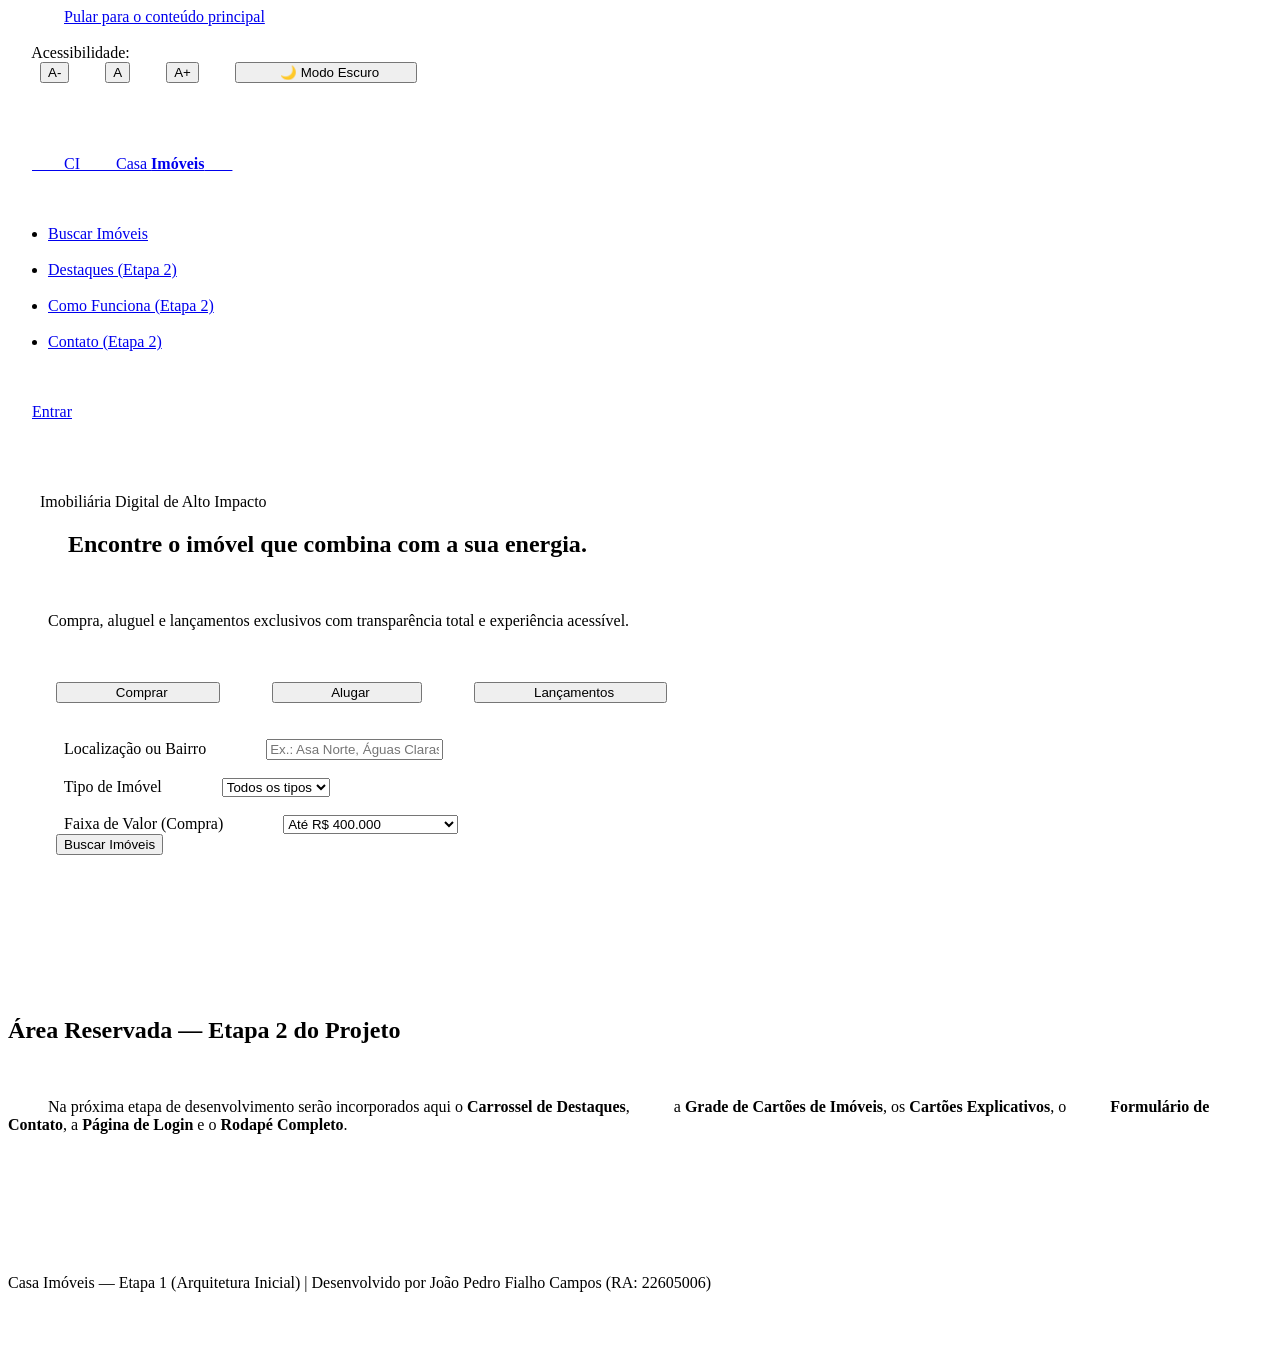
==== index.html @ c70e25b1 "feat: cria estrutura semantica HTML5, barra de acessibilidade e abas de pesquisa" ====
<!DOCTYPE html>
<html lang="pt-BR" data-theme="light">
<head>
  <meta charset="UTF-8">
  <meta name="viewport" content="width=device-width, initial-scale=1.0">
  <title>Casa Imóveis | Imóveis Modernos e Inteligentes</title>
  <link rel="stylesheet" href="css/variables.css">
  <link rel="stylesheet" href="css/style.css">
</head>
<body>

  <!-- Link de salto para navegação por teclado (WCAG 2.4.1) -->
  <a href="#conteudo-principal" class="skip-link">Pular para o conteúdo principal</a>

  <!-- Barra de Acessibilidade Global -->
  <div class="a11y-bar" role="region" aria-label="Ferramentas de Acessibilidade">
    <div class="container a11y-bar__content">
      <span class="a11y-bar__label">Acessibilidade:</span>
      <div class="a11y-bar__controls">
        <button type="button" id="btn-font-decrease" class="btn-a11y" aria-label="Diminuir tamanho da fonte">A-</button>
        <button type="button" id="btn-font-reset" class="btn-a11y" aria-label="Restaurar tamanho padrão da fonte">A</button>
        <button type="button" id="btn-font-increase" class="btn-a11y" aria-label="Aumentar tamanho da fonte">A+</button>
        <button type="button" id="btn-theme-toggle" class="btn-a11y btn-a11y--theme" aria-pressed="false">
          🌙 Modo Escuro
        </button>
      </div>
    </div>
  </div>

  <!-- Cabeçalho Principal -->
  <header class="site-header">
    <div class="container site-header__content">
      <a href="index.html" class="brand" aria-label="Casa Imóveis - Página Inicial">
        <span class="brand__badge">CI</span>
        <span class="brand__name">Casa <strong>Imóveis</strong></span>
      </a>

      <nav class="main-nav" aria-label="Navegação Principal">
        <ul class="main-nav__list">
          <li><a href="#busca" class="main-nav__link">Buscar Imóveis</a></li>
          <li><a href="#destaques" class="main-nav__link">Destaques (Etapa 2)</a></li>
          <li><a href="#como-funciona" class="main-nav__link">Como Funciona (Etapa 2)</a></li>
          <li><a href="#contato" class="main-nav__link">Contato (Etapa 2)</a></li>
        </ul>
      </nav>

      <a href="#login-etapa2" class="btn-login" title="Implementação completa na Etapa 2">Entrar</a>
    </div>
  </header>

  <!-- Conteúdo Principal -->
  <main id="conteudo-principal">
    <section id="busca" class="hero" aria-labelledby="hero-titulo">
      <div class="container">
        <span class="hero__tag">Imobiliária Digital de Alto Impacto</span>
        <h1 id="hero-titulo" class="hero__title">
          Encontre o imóvel que combina com a sua <span class="highlight-text">energia</span>.
        </h1>
        <p class="hero__subtitle">
          Compra, aluguel e lançamentos exclusivos com transparência total e experiência acessível.
        </p>

        <!-- Componente: Abas de Pesquisa (WAI-ARIA Tabs Pattern) -->
        <div class="search-widget">
          <div class="search-tabs" role="tablist" aria-label="Modalidade do Imóvel">
            <button type="button" role="tab" id="tab-comprar" aria-selected="true" aria-controls="panel-busca" data-mode="comprar" class="search-tab is-active">
              Comprar
            </button>
            <button type="button" role="tab" id="tab-alugar" aria-selected="false" aria-controls="panel-busca" data-mode="alugar" class="search-tab">
              Alugar
            </button>
            <button type="button" role="tab" id="tab-lancamentos" aria-selected="false" aria-controls="panel-busca" data-mode="lancamentos" class="search-tab">
              Lançamentos
            </button>
          </div>

          <form id="panel-busca" class="search-form" role="tabpanel" aria-labelledby="tab-comprar">
            <div class="form-group">
              <label for="input-localizacao">Localização ou Bairro</label>
              <input type="text" id="input-localizacao" placeholder="Ex.: Asa Norte, Águas Claras, Sudoeste..." required>
            </div>

            <div class="form-group">
              <label for="select-tipo">Tipo de Imóvel</label>
              <select id="select-tipo">
                <option value="todos">Todos os tipos</option>
                <option value="apartamento">Apartamento</option>
                <option value="casa">Casa</option>
                <option value="studio">Studio / Loft</option>
              </select>
            </div>

            <div class="form-group">
              <label for="select-faixa" id="label-faixa">Faixa de Valor (Compra)</label>
              <select id="select-faixa">
                <option value="ate-400k">Até R$ 400.000</option>
                <option value="400k-800k">R$ 400.000 a R$ 800.000</option>
                <option value="acima-800k">Acima de R$ 800.000</option>
              </select>
            </div>

            <button type="submit" class="btn-cta">Buscar Imóveis</button>
          </form>

          <p id="search-feedback" class="search-feedback" aria-live="polite"></p>
        </div>
      </div>
    </section>

    <!-- Estrutura Reservada para a Etapa 2 -->
    <section id="destaques" class="placeholder-section">
      <div class="container">
        <h2>Área Reservada — Etapa 2 do Projeto</h2>
        <p>
          Na próxima etapa de desenvolvimento serão incorporados aqui o <strong>Carrossel de Destaques</strong>,
          a <strong>Grade de Cartões de Imóveis</strong>, os <strong>Cartões Explicativos</strong>, o
          <strong>Formulário de Contato</strong>, a <strong>Página de Login</strong> e o <strong>Rodapé Completo</strong>.
        </p>
      </div>
    </section>
  </main>

  <footer class="site-footer-base">
    <div class="container">
      <p>Casa Imóveis — Etapa 1 (Arquitetura Inicial) | Desenvolvido por João Pedro Fialho Campos (RA: 22605006)</p>
    </div>
  </footer>

  <script src="js/main.js"></script>
</body>
</html>
---- css/variables.css ----
/* ==========================================================================
   TOKENS DE DESIGN E PALETA DE CORES — CASA IMÓVEIS
   Por que: Centralizar cores e escalas em variáveis CSS permite alternar
   entre Modo Claro e Modo Escuro garantindo taxas de contraste WCAG AA/AAA.
   ========================================================================== */

:root {
  /* Cores Vibrantes da Marca */
  --color-primary: #5B21B6;        /* Roxo Elétrico - Contraste 8.97:1 com branco (AAA) */
  --color-primary-hover: #4C1D95;
  --color-accent: #FF5500;         /* Laranja Fogo - Contraste 5.97:1 com texto escuro (AA) */
  --color-accent-hover: #E04B00;
  --color-highlight: #FACC15;      /* Amarelo Solar - Contraste 12.50:1 com texto escuro (AAA) */

  /* Cores de Superfície e Texto — Modo Claro (Padrão) */
  --bg-page: #F8FAFC;
  --bg-surface: #FFFFFF;
  --bg-surface-alt: #EEF2FF;
  --text-main: #0B0F19;            /* Contraste 18.30:1 sobre #F8FAFC (AAA) */
  --text-muted: #334155;           /* Contraste 10.30:1 sobre #F8FAFC (AAA) */
  --text-on-primary: #FFFFFF;
  --text-on-accent: #0B0F19;
  --border-color: #CBD5E1;

  /* Tipografia e Escala Base (ajustável via JS para acessibilidade) */
  --font-family-base: 'Segoe UI', system-ui, -apple-system, sans-serif;
  --font-size-root: 16px;
  --radius-md: 10px;
  --radius-lg: 16px;
  --shadow-card: 0 10px 25px rgba(11, 15, 25, 0.08);
}

/* Sobrescrita de Tokens para o Modo Escuro */
[data-theme="dark"] {
  --bg-page: #0B0F19;
  --bg-surface: #131B2E;
  --bg-surface-alt: #1E293B;
  --text-main: #F8FAFC;            /* Contraste 18.30:1 sobre #0B0F19 (AAA) */
  --text-muted: #CBD5E1;           /* Contraste 11.40:1 sobre #0B0F19 (AAA) */
  --border-color: #334155;
  --shadow-card: 0 10px 25px rgba(0, 0, 0, 0.45);
}
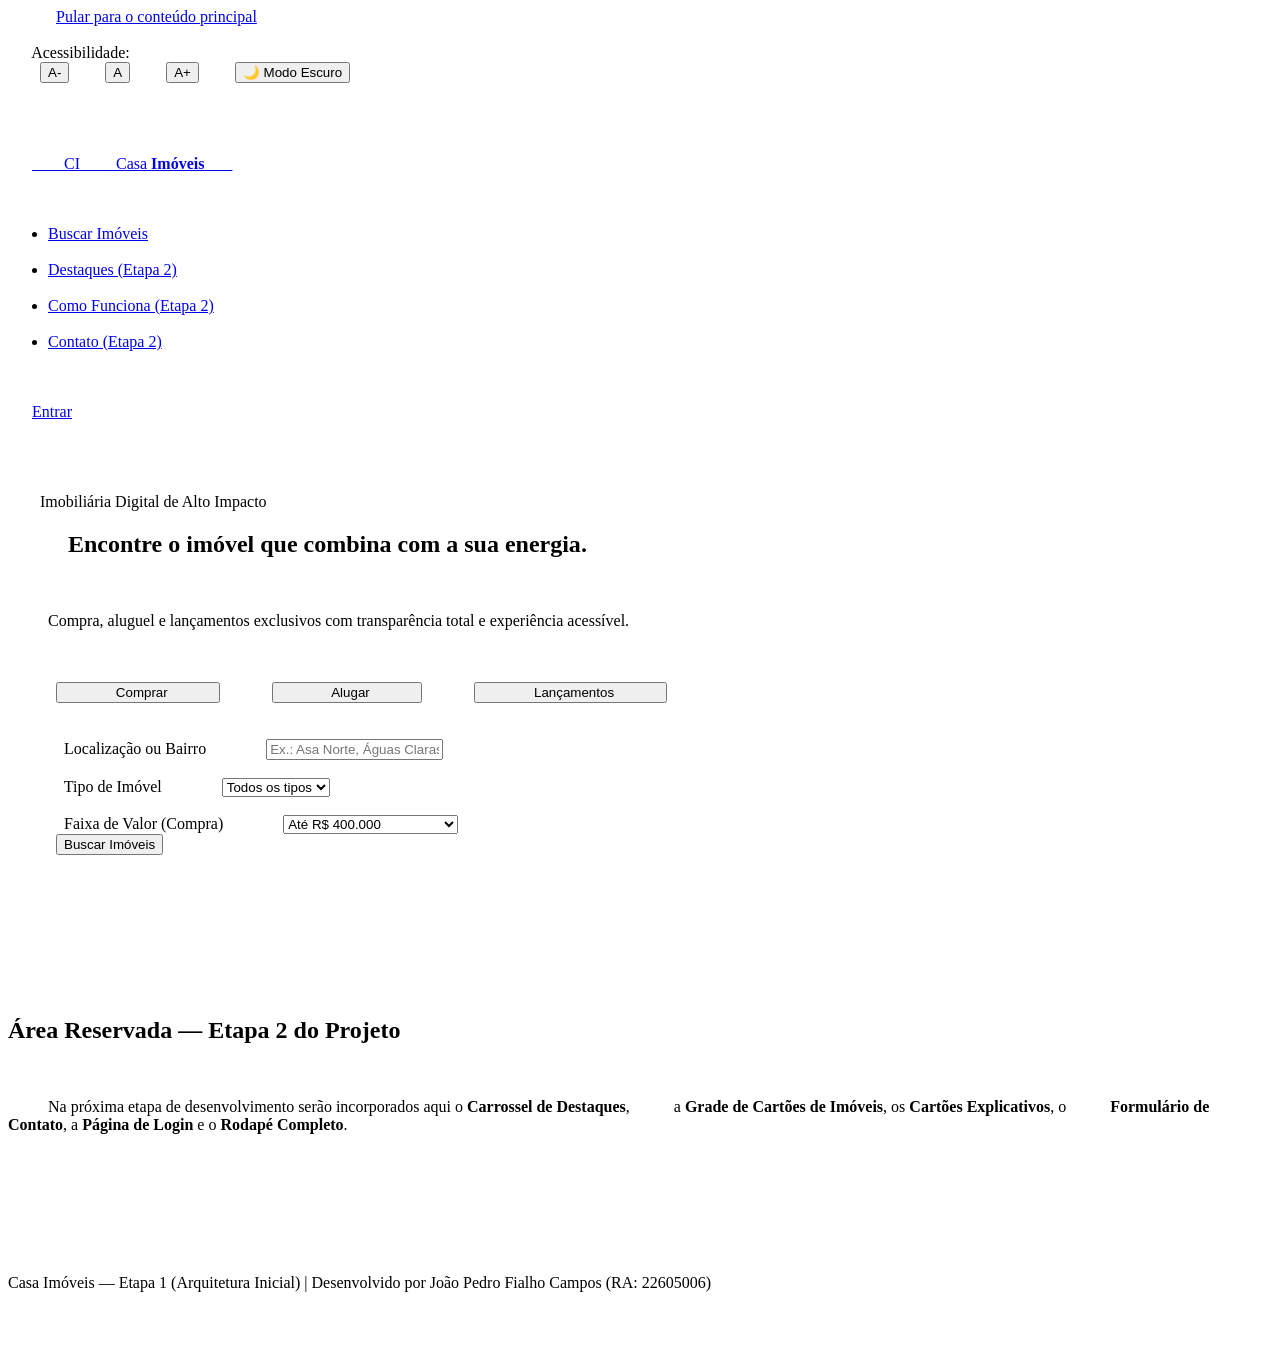
==== commit b3f79fb4: "fix: garante criacao e envio das pastas css e js para o GitHub Pages" ====
--- a/index.html
+++ b/index.html
@@ -4,15 +4,13 @@
   <meta charset="UTF-8">
   <meta name="viewport" content="width=device-width, initial-scale=1.0">
   <title>Casa Imóveis | Imóveis Modernos e Inteligentes</title>
-  <link rel="stylesheet" href="css/variables.css">
-  <link rel="stylesheet" href="css/style.css">
+  <link rel="stylesheet" href="./css/variables.css">
+  <link rel="stylesheet" href="./css/style.css">
 </head>
 <body>
 
-  <!-- Link de salto para navegação por teclado (WCAG 2.4.1) -->
   <a href="#conteudo-principal" class="skip-link">Pular para o conteúdo principal</a>
 
-  <!-- Barra de Acessibilidade Global -->
   <div class="a11y-bar" role="region" aria-label="Ferramentas de Acessibilidade">
     <div class="container a11y-bar__content">
       <span class="a11y-bar__label">Acessibilidade:</span>
@@ -27,7 +25,6 @@
     </div>
   </div>
 
-  <!-- Cabeçalho Principal -->
   <header class="site-header">
     <div class="container site-header__content">
       <a href="index.html" class="brand" aria-label="Casa Imóveis - Página Inicial">
@@ -48,7 +45,6 @@
     </div>
   </header>
 
-  <!-- Conteúdo Principal -->
   <main id="conteudo-principal">
     <section id="busca" class="hero" aria-labelledby="hero-titulo">
       <div class="container">
@@ -60,7 +56,6 @@
           Compra, aluguel e lançamentos exclusivos com transparência total e experiência acessível.
         </p>
 
-        <!-- Componente: Abas de Pesquisa (WAI-ARIA Tabs Pattern) -->
         <div class="search-widget">
           <div class="search-tabs" role="tablist" aria-label="Modalidade do Imóvel">
             <button type="button" role="tab" id="tab-comprar" aria-selected="true" aria-controls="panel-busca" data-mode="comprar" class="search-tab is-active">
@@ -107,7 +102,6 @@
       </div>
     </section>
 
-    <!-- Estrutura Reservada para a Etapa 2 -->
     <section id="destaques" class="placeholder-section">
       <div class="container">
         <h2>Área Reservada — Etapa 2 do Projeto</h2>
@@ -126,6 +120,6 @@
     </div>
   </footer>
 
-  <script src="js/main.js"></script>
+  <script src="./js/main.js"></script>
 </body>
 </html>
--- a/css/variables.css
+++ b/css/variables.css
@@ -1,28 +1,19 @@
-/* ==========================================================================
-   TOKENS DE DESIGN E PALETA DE CORES — CASA IMÓVEIS
-   Por que: Centralizar cores e escalas em variáveis CSS permite alternar
-   entre Modo Claro e Modo Escuro garantindo taxas de contraste WCAG AA/AAA.
-   ========================================================================== */
+:root {
+  --color-primary: #5B21B6;
+  --color-primary-hover: #4C1D95;
+  --color-accent: #FF5500;
+  --color-accent-hover: #E04B00;
+  --color-highlight: #FACC15;
 
-:root {
-  /* Cores Vibrantes da Marca */
-  --color-primary: #5B21B6;        /* Roxo Elétrico - Contraste 8.97:1 com branco (AAA) */
-  --color-primary-hover: #4C1D95;
-  --color-accent: #FF5500;         /* Laranja Fogo - Contraste 5.97:1 com texto escuro (AA) */
-  --color-accent-hover: #E04B00;
-  --color-highlight: #FACC15;      /* Amarelo Solar - Contraste 12.50:1 com texto escuro (AAA) */
-
-  /* Cores de Superfície e Texto — Modo Claro (Padrão) */
   --bg-page: #F8FAFC;
   --bg-surface: #FFFFFF;
   --bg-surface-alt: #EEF2FF;
-  --text-main: #0B0F19;            /* Contraste 18.30:1 sobre #F8FAFC (AAA) */
-  --text-muted: #334155;           /* Contraste 10.30:1 sobre #F8FAFC (AAA) */
+  --text-main: #0B0F19;
+  --text-muted: #334155;
   --text-on-primary: #FFFFFF;
   --text-on-accent: #0B0F19;
   --border-color: #CBD5E1;
 
-  /* Tipografia e Escala Base (ajustável via JS para acessibilidade) */
   --font-family-base: 'Segoe UI', system-ui, -apple-system, sans-serif;
   --font-size-root: 16px;
   --radius-md: 10px;
@@ -30,13 +21,12 @@
   --shadow-card: 0 10px 25px rgba(11, 15, 25, 0.08);
 }
 
-/* Sobrescrita de Tokens para o Modo Escuro */
 [data-theme="dark"] {
   --bg-page: #0B0F19;
   --bg-surface: #131B2E;
   --bg-surface-alt: #1E293B;
-  --text-main: #F8FAFC;            /* Contraste 18.30:1 sobre #0B0F19 (AAA) */
-  --text-muted: #CBD5E1;           /* Contraste 11.40:1 sobre #0B0F19 (AAA) */
+  --text-main: #F8FAFC;
+  --text-muted: #CBD5E1;
   --border-color: #334155;
   --shadow-card: 0 10px 25px rgba(0, 0, 0, 0.45);
 }
--- a/css/style.css
+++ b/css/style.css
@@ -0,0 +1,286 @@
+- {
+
+  box-sizing: border-box;
+  margin: 0;
+  padding: 0;
+}
+
+html {
+  font-size: var(--font-size-root);
+  scroll-behavior: smooth;
+}
+
+body {
+  font-family: var(--font-family-base);
+  background-color: var(--bg-page);
+  color: var(--text-main);
+  line-height: 1.6;
+  transition: background-color 0.25s ease, color 0.25s ease;
+}
+
+.container {
+  width: 90%;
+  max-width: 1140px;
+  margin: 0 auto;
+}
+
+:focus-visible {
+  outline: 3px solid var(--color-highlight);
+  outline-offset: 3px;
+}
+
+.skip-link {
+  position: absolute;
+  top: -100px;
+  left: 16px;
+  background: var(--color-highlight);
+  color: var(--text-on-accent);
+  padding: 10px 16px;
+  font-weight: 700;
+  border-radius: var(--radius-md);
+  z-index: 1000;
+}
+
+.skip-link:focus {
+  top: 16px;
+}
+
+.a11y-bar {
+  background-color: var(--bg-surface-alt);
+  border-bottom: 1px solid var(--border-color);
+  padding: 8px 0;
+  font-size: 0.875rem;
+}
+
+.a11y-bar__content {
+  display: flex;
+  justify-content: space-between;
+  align-items: center;
+  flex-wrap: wrap;
+  gap: 8px;
+}
+
+.a11y-bar__label {
+  font-weight: 600;
+  color: var(--text-muted);
+}
+
+.a11y-bar__controls {
+  display: flex;
+  gap: 8px;
+}
+
+.btn-a11y {
+  background-color: var(--bg-surface);
+  color: var(--text-main);
+  border: 1px solid var(--border-color);
+  padding: 4px 10px;
+  border-radius: 6px;
+  font-weight: 700;
+  cursor: pointer;
+}
+
+.btn-a11y:hover {
+  border-color: var(--color-primary);
+}
+
+.site-header {
+  background-color: var(--bg-surface);
+  border-bottom: 1px solid var(--border-color);
+  padding: 16px 0;
+}
+
+.site-header__content {
+  display: flex;
+  justify-content: space-between;
+  align-items: center;
+  flex-wrap: wrap;
+  gap: 16px;
+}
+
+.brand {
+  display: flex;
+  align-items: center;
+  gap: 10px;
+  text-decoration: none;
+  color: var(--text-main);
+  font-size: 1.5rem;
+}
+
+.brand__badge {
+  background-color: var(--color-primary);
+  color: var(--text-on-primary);
+  font-weight: 800;
+  padding: 6px 10px;
+  border-radius: var(--radius-md);
+}
+
+.main-nav__list {
+  display: flex;
+  list-style: none;
+  gap: 20px;
+  flex-wrap: wrap;
+}
+
+.main-nav__link {
+  text-decoration: none;
+  color: var(--text-main);
+  font-weight: 600;
+}
+
+.main-nav__link:hover {
+  color: var(--color-accent);
+}
+
+.btn-login {
+  background-color: var(--color-primary);
+  color: var(--text-on-primary);
+  text-decoration: none;
+  padding: 10px 20px;
+  border-radius: var(--radius-md);
+  font-weight: 700;
+}
+
+.hero {
+  background: linear-gradient(135deg, var(--color-primary) 0%, #3B0764 100%);
+  color: var(--text-on-primary);
+  padding: 64px 0;
+}
+
+.hero__tag {
+  display: inline-block;
+  background-color: var(--color-highlight);
+  color: var(--text-on-accent);
+  font-weight: 800;
+  font-size: 0.85rem;
+  padding: 4px 12px;
+  border-radius: 999px;
+  margin-bottom: 16px;
+}
+
+.hero__title {
+  font-size: 2.5rem;
+  line-height: 1.2;
+  max-width: 720px;
+  margin-bottom: 16px;
+}
+
+.highlight-text {
+  color: var(--color-highlight);
+}
+
+.hero__subtitle {
+  font-size: 1.125rem;
+  max-width: 620px;
+  margin-bottom: 32px;
+  opacity: 0.95;
+}
+
+.search-widget {
+  background-color: var(--bg-surface);
+  color: var(--text-main);
+  border-radius: var(--radius-lg);
+  padding: 24px;
+  box-shadow: var(--shadow-card);
+}
+
+.search-tabs {
+  display: flex;
+  gap: 8px;
+  margin-bottom: 20px;
+  border-bottom: 2px solid var(--border-color);
+  padding-bottom: 12px;
+}
+
+.search-tab {
+  background-color: transparent;
+  color: var(--text-muted);
+  border: 2px solid transparent;
+  padding: 8px 18px;
+  border-radius: var(--radius-md);
+  font-weight: 700;
+  font-size: 1rem;
+  cursor: pointer;
+}
+
+.search-tab.is-active {
+  background-color: var(--color-primary);
+  color: var(--text-on-primary);
+}
+
+.search-form {
+  display: grid;
+  grid-template-columns: repeat(auto-fit, minmax(210px, 1fr));
+  gap: 16px;
+  align-items: end;
+}
+
+.form-group {
+  display: flex;
+  flex-direction: column;
+  gap: 6px;
+}
+
+.form-group label {
+  font-weight: 700;
+  font-size: 0.9rem;
+}
+
+.form-group input,
+.form-group select {
+  padding: 12px;
+  border: 1px solid var(--border-color);
+  border-radius: var(--radius-md);
+  background-color: var(--bg-page);
+  color: var(--text-main);
+  font-size: 1rem;
+}
+
+.btn-cta {
+  background-color: var(--color-accent);
+  color: var(--text-on-accent);
+  border: none;
+  padding: 13px 24px;
+  border-radius: var(--radius-md);
+  font-size: 1rem;
+  font-weight: 800;
+  cursor: pointer;
+  transition: background-color 0.2s ease;
+}
+
+.btn-cta:hover {
+  background-color: var(--color-accent-hover);
+}
+
+.search-feedback {
+  margin-top: 14px;
+  font-weight: 600;
+  color: var(--color-primary);
+}
+
+[data-theme="dark"] .search-feedback {
+  color: var(--color-highlight);
+}
+
+.placeholder-section {
+  padding: 56px 0;
+  text-align: center;
+}
+
+.placeholder-section h2 {
+  margin-bottom: 12px;
+  color: var(--color-primary);
+}
+
+[data-theme="dark"] .placeholder-section h2 {
+  color: var(--color-highlight);
+}
+
+.site-footer-base {
+  background-color: var(--bg-surface);
+  border-top: 1px solid var(--border-color);
+  padding: 20px 0;
+  text-align: center;
+  font-size: 0.9rem;
+  color: var(--text-muted);
+}
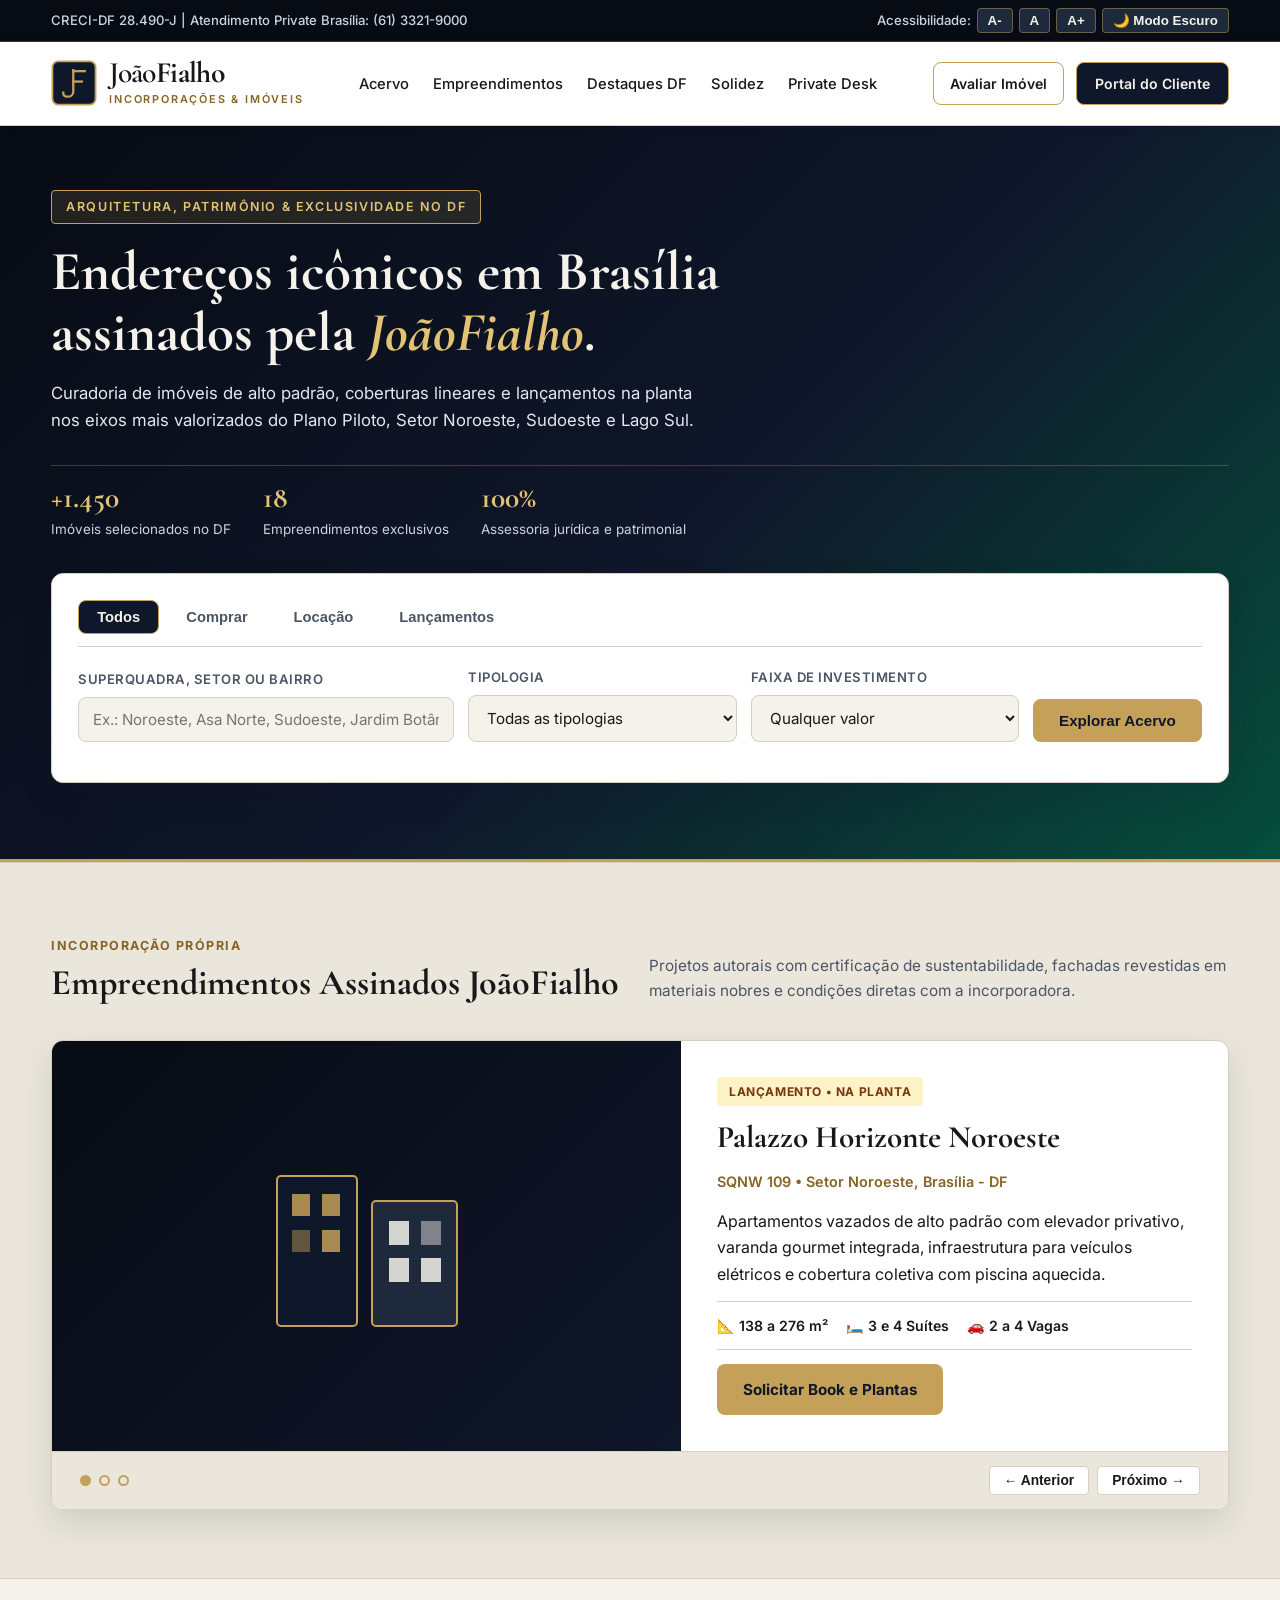
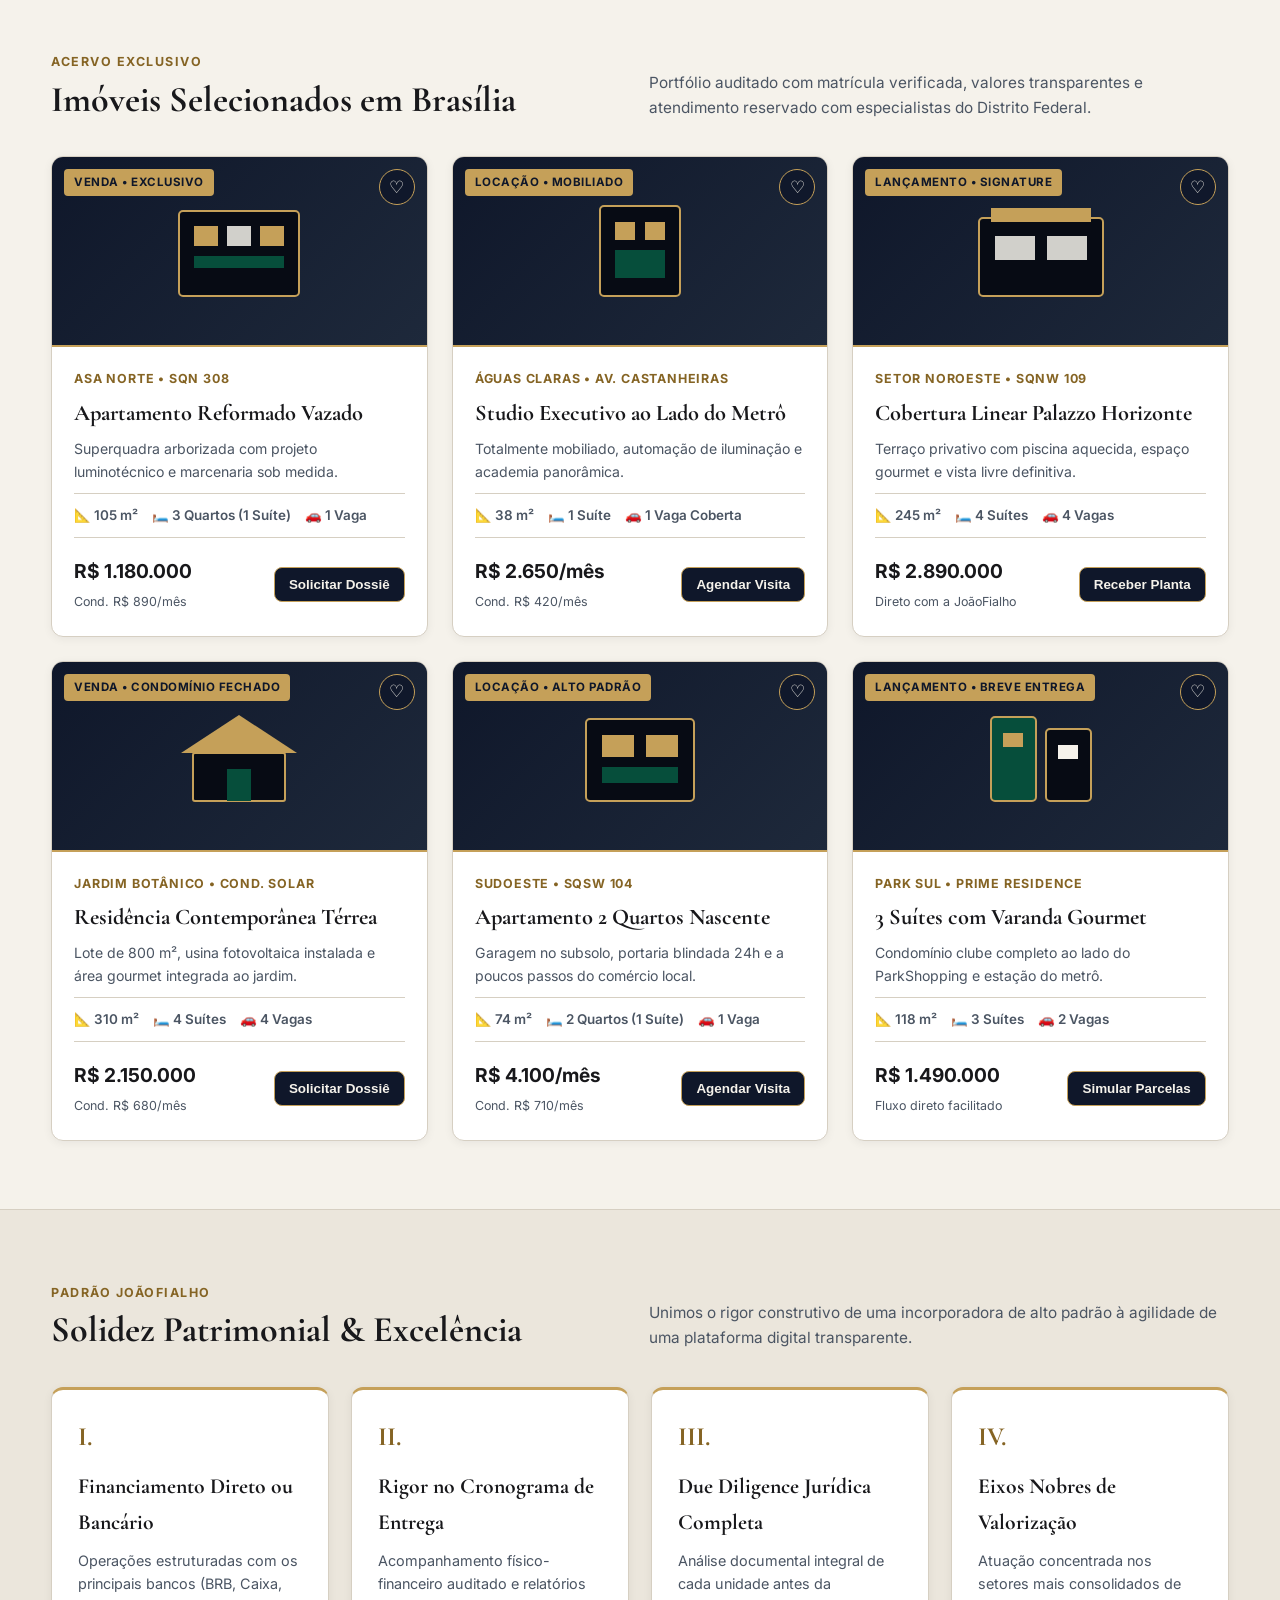
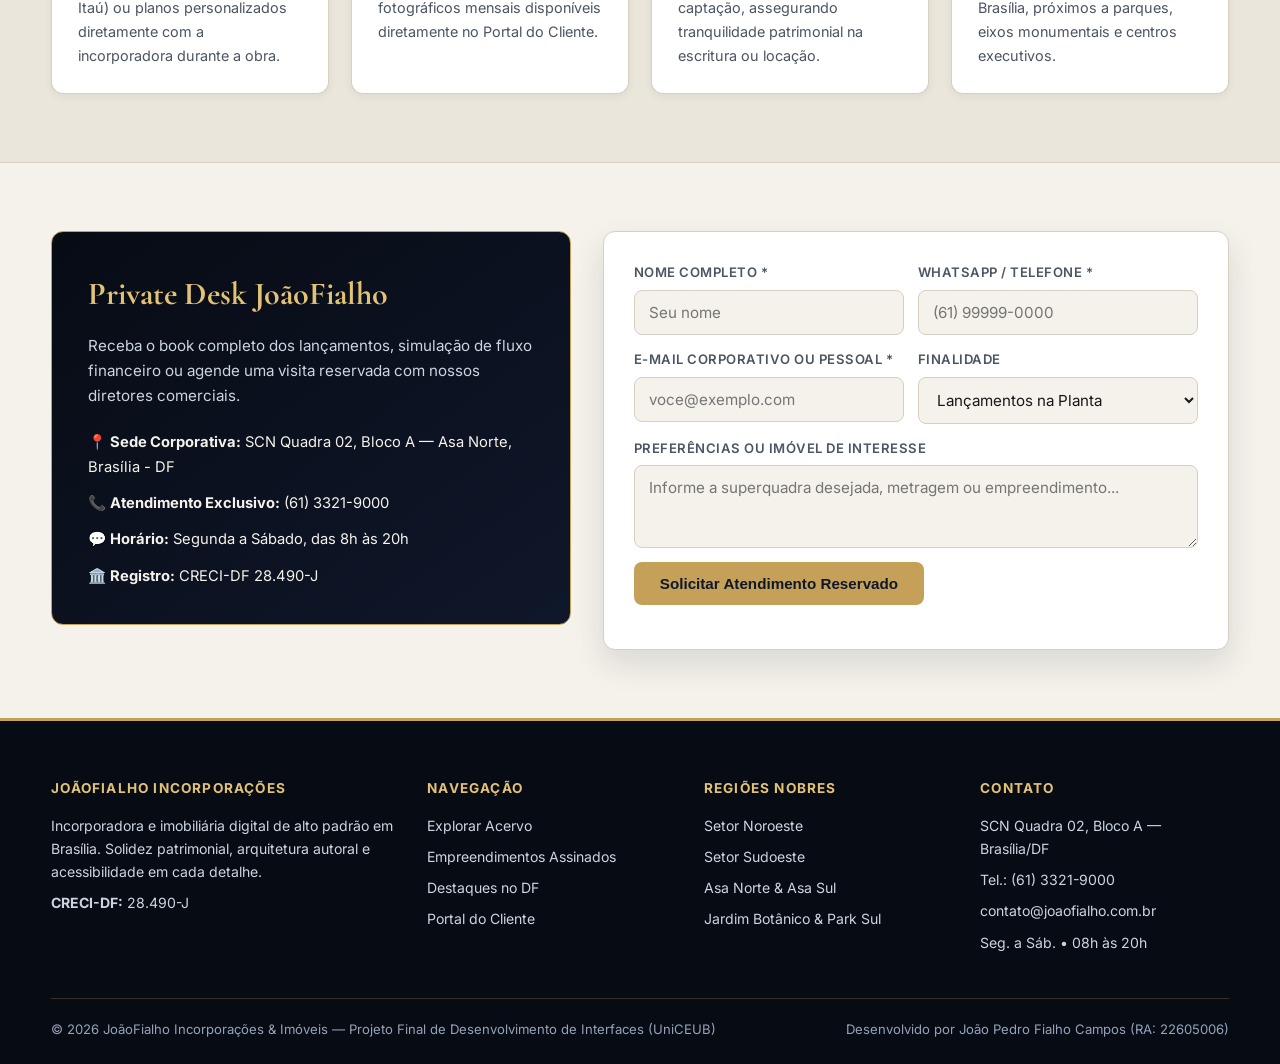
==== commit 42f38933: "feat(branding): aplica identidade visual JoaoFialho (Rota B - Luxo e Exclusividade)" ====
--- a/index.html
+++ b/index.html
@@ -1,125 +1,605 @@
 <!DOCTYPE html>
 <html lang="pt-BR" data-theme="light">
 <head>
-  <meta charset="UTF-8">
-  <meta name="viewport" content="width=device-width, initial-scale=1.0">
-  <title>Casa Imóveis | Imóveis Modernos e Inteligentes</title>
-  <link rel="stylesheet" href="./css/variables.css">
-  <link rel="stylesheet" href="./css/style.css">
+  <meta charset="UTF-8">
+  <meta name="viewport" content="width=device-width, initial-scale=1.0">
+  <title>JoãoFialho | Incorporações & Imóveis de Alto Padrão em Brasília</title>
+  <link rel="preconnect" href="https://fonts.googleapis.com">
+  <link rel="preconnect" href="https://fonts.gstatic.com" crossorigin>
+  <link href="https://fonts.googleapis.com/css2?family=Cormorant+Garamond:ital,wght@0,600;0,700;1,600&family=Inter:wght@400;500;600;700&display=swap" rel="stylesheet">
+  <link rel="stylesheet" href="./css/variables.css">
+  <link rel="stylesheet" href="./css/style.css">
 </head>
 <body>
 
-  <a href="#conteudo-principal" class="skip-link">Pular para o conteúdo principal</a>
-
-  <div class="a11y-bar" role="region" aria-label="Ferramentas de Acessibilidade">
-    <div class="container a11y-bar__content">
-      <span class="a11y-bar__label">Acessibilidade:</span>
-      <div class="a11y-bar__controls">
-        <button type="button" id="btn-font-decrease" class="btn-a11y" aria-label="Diminuir tamanho da fonte">A-</button>
-        <button type="button" id="btn-font-reset" class="btn-a11y" aria-label="Restaurar tamanho padrão da fonte">A</button>
-        <button type="button" id="btn-font-increase" class="btn-a11y" aria-label="Aumentar tamanho da fonte">A+</button>
-        <button type="button" id="btn-theme-toggle" class="btn-a11y btn-a11y--theme" aria-pressed="false">
-          🌙 Modo Escuro
-        </button>
-      </div>
-    </div>
-  </div>
-
-  <header class="site-header">
-    <div class="container site-header__content">
-      <a href="index.html" class="brand" aria-label="Casa Imóveis - Página Inicial">
-        <span class="brand__badge">CI</span>
-        <span class="brand__name">Casa <strong>Imóveis</strong></span>
-      </a>
-
-      <nav class="main-nav" aria-label="Navegação Principal">
-        <ul class="main-nav__list">
-          <li><a href="#busca" class="main-nav__link">Buscar Imóveis</a></li>
-          <li><a href="#destaques" class="main-nav__link">Destaques (Etapa 2)</a></li>
-          <li><a href="#como-funciona" class="main-nav__link">Como Funciona (Etapa 2)</a></li>
-          <li><a href="#contato" class="main-nav__link">Contato (Etapa 2)</a></li>
-        </ul>
-      </nav>
-
-      <a href="#login-etapa2" class="btn-login" title="Implementação completa na Etapa 2">Entrar</a>
-    </div>
-  </header>
-
-  <main id="conteudo-principal">
-    <section id="busca" class="hero" aria-labelledby="hero-titulo">
-      <div class="container">
-        <span class="hero__tag">Imobiliária Digital de Alto Impacto</span>
-        <h1 id="hero-titulo" class="hero__title">
-          Encontre o imóvel que combina com a sua <span class="highlight-text">energia</span>.
-        </h1>
-        <p class="hero__subtitle">
-          Compra, aluguel e lançamentos exclusivos com transparência total e experiência acessível.
-        </p>
-
-        <div class="search-widget">
-          <div class="search-tabs" role="tablist" aria-label="Modalidade do Imóvel">
-            <button type="button" role="tab" id="tab-comprar" aria-selected="true" aria-controls="panel-busca" data-mode="comprar" class="search-tab is-active">
-              Comprar
-            </button>
-            <button type="button" role="tab" id="tab-alugar" aria-selected="false" aria-controls="panel-busca" data-mode="alugar" class="search-tab">
-              Alugar
-            </button>
-            <button type="button" role="tab" id="tab-lancamentos" aria-selected="false" aria-controls="panel-busca" data-mode="lancamentos" class="search-tab">
-              Lançamentos
-            </button>
-          </div>
-
-          <form id="panel-busca" class="search-form" role="tabpanel" aria-labelledby="tab-comprar">
-            <div class="form-group">
-              <label for="input-localizacao">Localização ou Bairro</label>
-              <input type="text" id="input-localizacao" placeholder="Ex.: Asa Norte, Águas Claras, Sudoeste..." required>
-            </div>
-
-            <div class="form-group">
-              <label for="select-tipo">Tipo de Imóvel</label>
-              <select id="select-tipo">
-                <option value="todos">Todos os tipos</option>
-                <option value="apartamento">Apartamento</option>
-                <option value="casa">Casa</option>
-                <option value="studio">Studio / Loft</option>
-              </select>
-            </div>
-
-            <div class="form-group">
-              <label for="select-faixa" id="label-faixa">Faixa de Valor (Compra)</label>
-              <select id="select-faixa">
-                <option value="ate-400k">Até R$ 400.000</option>
-                <option value="400k-800k">R$ 400.000 a R$ 800.000</option>
-                <option value="acima-800k">Acima de R$ 800.000</option>
-              </select>
-            </div>
-
-            <button type="submit" class="btn-cta">Buscar Imóveis</button>
-          </form>
-
-          <p id="search-feedback" class="search-feedback" aria-live="polite"></p>
-        </div>
-      </div>
-    </section>
-
-    <section id="destaques" class="placeholder-section">
-      <div class="container">
-        <h2>Área Reservada — Etapa 2 do Projeto</h2>
-        <p>
-          Na próxima etapa de desenvolvimento serão incorporados aqui o <strong>Carrossel de Destaques</strong>,
-          a <strong>Grade de Cartões de Imóveis</strong>, os <strong>Cartões Explicativos</strong>, o
-          <strong>Formulário de Contato</strong>, a <strong>Página de Login</strong> e o <strong>Rodapé Completo</strong>.
-        </p>
-      </div>
-    </section>
-  </main>
-
-  <footer class="site-footer-base">
-    <div class="container">
-      <p>Casa Imóveis — Etapa 1 (Arquitetura Inicial) | Desenvolvido por João Pedro Fialho Campos (RA: 22605006)</p>
-    </div>
-  </footer>
-
-  <script src="./js/main.js"></script>
+  <a href="#conteudo-principal" class="skip-link">Pular para o conteúdo principal</a>
+
+  <!-- Barra Superior Institucional e Acessibilidade -->
+  <div class="a11y-bar" role="region" aria-label="Ferramentas de Acessibilidade">
+    <div class="container a11y-bar__content">
+      <span class="a11y-bar__label">CRECI-DF 28.490-J | Atendimento Private Brasília: (61) 3321-9000</span>
+      <div class="a11y-bar__controls">
+        <span class="a11y-bar__label">Acessibilidade:</span>
+        <button type="button" id="btn-font-decrease" class="btn-a11y" aria-label="Diminuir tamanho da fonte">A-</button>
+        <button type="button" id="btn-font-reset" class="btn-a11y" aria-label="Restaurar tamanho padrão da fonte">A</button>
+        <button type="button" id="btn-font-increase" class="btn-a11y" aria-label="Aumentar tamanho da fonte">A+</button>
+        <button type="button" id="btn-theme-toggle" class="btn-a11y" aria-pressed="false">🌙 Modo Escuro</button>
+      </div>
+    </div>
+  </div>
+
+  <!-- Cabeçalho com Monograma Arquitetônico JF -->
+  <header class="site-header">
+    <div class="container site-header__content">
+      <a href="index.html" class="brand" aria-label="JoãoFialho Incorporações e Imóveis - Página Inicial">
+        <svg class="brand__monogram" viewBox="0 0 64 64" fill="none" aria-hidden="true">
+          <rect x="2" y="2" width="60" height="60" rx="8" fill="#0F172A" stroke="#C5A059" stroke-width="2.5"/>
+          <!-- Pilar central compartilhado entre J e F -->
+          <path d="M31 14V44C31 48.5 27.5 51 23 51C19.5 51 17 48.8 17 45.5" stroke="#C5A059" stroke-width="3.2" stroke-linecap="square"/>
+          <!-- Projeções horizontais arquitetônicas do F -->
+          <path d="M31 15.5H47" stroke="#C5A059" stroke-width="3.2" stroke-linecap="square"/>
+          <path d="M31 30H43" stroke="#C5A059" stroke-width="3.2" stroke-linecap="square"/>
+        </svg>
+        <div>
+          <div class="brand__wordmark"><span>João</span><strong>Fialho</strong></div>
+          <span class="brand__sub">Incorporações & Imóveis</span>
+        </div>
+      </a>
+
+      <nav class="main-nav" aria-label="Navegação Principal">
+        <ul class="main-nav__list">
+          <li><a href="#busca" class="main-nav__link">Acervo</a></li>
+          <li><a href="#lancamentos" class="main-nav__link">Empreendimentos</a></li>
+          <li><a href="#vitrine" class="main-nav__link">Destaques DF</a></li>
+          <li><a href="#diferenciais" class="main-nav__link">Solidez</a></li>
+          <li><a href="#contato" class="main-nav__link">Private Desk</a></li>
+        </ul>
+      </nav>
+
+      <div class="header-actions">
+        <a href="#contato" class="btn-outline">Avaliar Imóvel</a>
+        <a href="login.html" class="btn-login">Portal do Cliente</a>
+      </div>
+    </div>
+  </header>
+
+  <main id="conteudo-principal">
+    <!-- Hero Editorial + Busca Inteligente -->
+    <section id="busca" class="hero" aria-labelledby="hero-titulo">
+      <div class="container">
+        <span class="hero__eyebrow">Arquitetura, Patrimônio & Exclusividade no DF</span>
+        <h1 id="hero-titulo" class="hero__title">
+          Endereços icônicos em Brasília assinados pela <span class="highlight-text">JoãoFialho</span>.
+        </h1>
+        <p class="hero__subtitle">
+          Curadoria de imóveis de alto padrão, coberturas lineares e lançamentos na planta nos eixos mais valorizados do Plano Piloto, Setor Noroeste, Sudoeste e Lago Sul.
+        </p>
+
+        <div class="hero__stats" aria-label="Indicadores da JoãoFialho">
+          <div class="hero__stat">
+            <strong>+1.450</strong>
+            <span>Imóveis selecionados no DF</span>
+          </div>
+          <div class="hero__stat">
+            <strong>18</strong>
+            <span>Empreendimentos exclusivos</span>
+          </div>
+          <div class="hero__stat">
+            <strong>100%</strong>
+            <span>Assessoria jurídica e patrimonial</span>
+          </div>
+        </div>
+
+        <div class="search-widget">
+          <div class="search-tabs" role="tablist" aria-label="Modalidade do Imóvel">
+            <button type="button" role="tab" id="tab-todos" aria-selected="true" aria-controls="panel-busca" data-mode="todos" class="search-tab is-active">
+              Todos
+            </button>
+            <button type="button" role="tab" id="tab-comprar" aria-selected="false" aria-controls="panel-busca" data-mode="comprar" class="search-tab">
+              Comprar
+            </button>
+            <button type="button" role="tab" id="tab-alugar" aria-selected="false" aria-controls="panel-busca" data-mode="alugar" class="search-tab">
+              Locação
+            </button>
+            <button type="button" role="tab" id="tab-lancamentos" aria-selected="false" aria-controls="panel-busca" data-mode="lancamentos" class="search-tab">
+              Lançamentos
+            </button>
+          </div>
+
+          <form id="panel-busca" class="search-form" role="tabpanel" aria-labelledby="tab-todos">
+            <div class="form-group">
+              <label for="input-localizacao">Superquadra, Setor ou Bairro</label>
+              <input type="text" id="input-localizacao" placeholder="Ex.: Noroeste, Asa Norte, Sudoeste, Jardim Botânico...">
+            </div>
+
+            <div class="form-group">
+              <label for="select-tipo">Tipologia</label>
+              <select id="select-tipo">
+                <option value="todos">Todas as tipologias</option>
+                <option value="apartamento">Apartamento Vazado</option>
+                <option value="cobertura">Cobertura / Duplex</option>
+                <option value="studio">Studio Executivo</option>
+                <option value="casa">Residência em Condomínio</option>
+              </select>
+            </div>
+
+            <div class="form-group">
+              <label for="select-faixa" id="label-faixa">Faixa de Investimento</label>
+              <select id="select-faixa">
+                <option value="todas">Qualquer valor</option>
+                <option value="ate-1200k">Até R$ 1.200.000</option>
+                <option value="1200k-2500k">R$ 1.200.000 a R$ 2.500.000</option>
+                <option value="acima-2500k">Acima de R$ 2.500.000</option>
+              </select>
+            </div>
+
+            <button type="submit" class="btn-cta">Explorar Acervo</button>
+          </form>
+
+          <p id="search-feedback" class="search-feedback" aria-live="polite"></p>
+        </div>
+      </div>
+    </section>
+
+    <!-- Carrossel de Empreendimentos Assinados -->
+    <section id="lancamentos" class="section section--alt" aria-labelledby="titulo-lancamentos">
+      <div class="container">
+        <div class="section-header">
+          <div>
+            <span class="section-header__tag">Incorporação Própria</span>
+            <h2 id="titulo-lancamentos" class="section-header__title">Empreendimentos Assinados JoãoFialho</h2>
+          </div>
+          <p class="section-header__desc">Projetos autorais com certificação de sustentabilidade, fachadas revestidas em materiais nobres e condições diretas com a incorporadora.</p>
+        </div>
+
+        <div class="carousel" aria-roledescription="carrossel" aria-label="Empreendimentos em Destaque">
+          <!-- Slide 1 -->
+          <article class="carousel__slide is-active" data-slide="0">
+            <div class="carousel__visual carousel__visual--1" aria-hidden="true">
+              <svg width="240" height="200" viewBox="0 0 240 200" fill="none">
+                <rect x="30" y="30" width="80" height="150" rx="4" stroke="#C5A059" stroke-width="2" fill="#0F172A"/>
+                <rect x="125" y="55" width="85" height="125" rx="4" stroke="#C5A059" stroke-width="2" fill="#1E293B"/>
+                <rect x="45" y="48" width="18" height="22" fill="#C5A059" fill-opacity="0.85"/>
+                <rect x="75" y="48" width="18" height="22" fill="#C5A059" fill-opacity="0.85"/>
+                <rect x="45" y="84" width="18" height="22" fill="#C5A059" fill-opacity="0.45"/>
+                <rect x="75" y="84" width="18" height="22" fill="#C5A059" fill-opacity="0.85"/>
+                <rect x="142" y="75" width="20" height="24" fill="#F5F2EB" fill-opacity="0.85"/>
+                <rect x="174" y="75" width="20" height="24" fill="#F5F2EB" fill-opacity="0.45"/>
+                <rect x="142" y="112" width="20" height="24" fill="#F5F2EB" fill-opacity="0.85"/>
+                <rect x="174" y="112" width="20" height="24" fill="#F5F2EB" fill-opacity="0.85"/>
+              </svg>
+            </div>
+            <div class="carousel__body">
+              <span class="stage-badge stage-badge--planta">Lançamento • Na Planta</span>
+              <h3 class="carousel__title">Palazzo Horizonte Noroeste</h3>
+              <p class="carousel__location">SQNW 109 • Setor Noroeste, Brasília - DF</p>
+              <p>Apartamentos vazados de alto padrão com elevador privativo, varanda gourmet integrada, infraestrutura para veículos elétricos e cobertura coletiva com piscina aquecida.</p>
+              <div class="carousel__specs">
+                <span>📐 138 a 276 m²</span>
+                <span>🛏️ 3 e 4 Suítes</span>
+                <span>🚗 2 a 4 Vagas</span>
+              </div>
+              <div>
+                <a href="#contato" class="btn-cta">Solicitar Book e Plantas</a>
+              </div>
+            </div>
+          </article>
+
+          <!-- Slide 2 -->
+          <article class="carousel__slide" data-slide="1">
+            <div class="carousel__visual carousel__visual--2" aria-hidden="true">
+              <svg width="240" height="200" viewBox="0 0 240 200" fill="none">
+                <rect x="55" y="25" width="130" height="155" rx="4" stroke="#C5A059" stroke-width="2" fill="#0F172A"/>
+                <rect x="75" y="45" width="90" height="16" fill="#C5A059"/>
+                <rect x="75" y="78" width="38" height="28" fill="#F5F2EB" fill-opacity="0.85"/>
+                <rect x="127" y="78" width="38" height="28" fill="#F5F2EB" fill-opacity="0.85"/>
+                <rect x="75" y="120" width="38" height="28" fill="#C5A059" fill-opacity="0.65"/>
+                <rect x="127" y="120" width="38" height="28" fill="#C5A059" fill-opacity="0.65"/>
+              </svg>
+            </div>
+            <div class="carousel__body">
+              <span class="stage-badge stage-badge--obras">Em Obras • 68% Concluído</span>
+              <h3 class="carousel__title">Jardins do Parque Sudoeste</h3>
+              <p class="carousel__location">QMSW 05 • Setor Sudoeste, Brasília - DF</p>
+              <p>Localização privilegiada ao lado do Parque da Cidade, com fachada aerada em porcelanato travertino, automação residencial e lazer completo no pilotis.</p>
+              <div class="carousel__specs">
+                <span>📐 84 a 112 m²</span>
+                <span>🛏️ 2 e 3 Suítes</span>
+                <span>🚗 2 Vagas Soltas</span>
+              </div>
+              <div>
+                <a href="#contato" class="btn-cta">Agendar Visita ao Decorado</a>
+              </div>
+            </div>
+          </article>
+
+          <!-- Slide 3 -->
+          <article class="carousel__slide" data-slide="2">
+            <div class="carousel__visual carousel__visual--3" aria-hidden="true">
+              <svg width="240" height="200" viewBox="0 0 240 200" fill="none">
+                <rect x="25" y="60" width="90" height="120" rx="4" stroke="#C5A059" stroke-width="2" fill="#064E3B"/>
+                <rect x="125" y="35" width="90" height="145" rx="4" stroke="#C5A059" stroke-width="2" fill="#0F172A"/>
+                <rect x="42" y="80" width="56" height="14" fill="#C5A059"/>
+                <rect x="42" y="106" width="56" height="14" fill="#F5F2EB" fill-opacity="0.8"/>
+                <rect x="142" y="58" width="56" height="16" fill="#C5A059"/>
+                <rect x="142" y="86" width="56" height="16" fill="#F5F2EB" fill-opacity="0.8"/>
+              </svg>
+            </div>
+            <div class="carousel__body">
+              <span class="stage-badge stage-badge--pronto">Pronto para Morar</span>
+              <h3 class="carousel__title">Atelier Residence Asa Norte</h3>
+              <p class="carousel__location">CLN 210 • Asa Norte, Brasília - DF</p>
+              <p>Studios executivos e lofts duplex com pé-direito duplo, conciergerie, sala de reuniões privativa e alta liquidez para patrimônio e locação.</p>
+              <div class="carousel__specs">
+                <span>📐 36 a 68 m²</span>
+                <span>🛏️ Studio / Loft</span>
+                <span>🚗 1 Vaga + Valet</span>
+              </div>
+              <div>
+                <a href="#contato" class="btn-cta">Simular Proposta</a>
+              </div>
+            </div>
+          </article>
+
+          <div class="carousel__controls">
+            <div class="carousel__dots" role="tablist" aria-label="Selecionar empreendimento">
+              <button type="button" class="carousel__dot is-active" data-goto="0" aria-label="Empreendimento 1"></button>
+              <button type="button" class="carousel__dot" data-goto="1" aria-label="Empreendimento 2"></button>
+              <button type="button" class="carousel__dot" data-goto="2" aria-label="Empreendimento 3"></button>
+            </div>
+            <div class="carousel__arrows">
+              <button type="button" id="carousel-prev" class="btn-carousel" aria-label="Empreendimento anterior">← Anterior</button>
+              <button type="button" id="carousel-next" class="btn-carousel" aria-label="Próximo empreendimento">Próximo →</button>
+            </div>
+          </div>
+        </div>
+      </div>
+    </section>
+
+    <!-- Vitrine de Imóveis Selecionados -->
+    <section id="vitrine" class="section" aria-labelledby="titulo-vitrine">
+      <div class="container">
+        <div class="section-header">
+          <div>
+            <span class="section-header__tag">Acervo Exclusivo</span>
+            <h2 id="titulo-vitrine" class="section-header__title">Imóveis Selecionados em Brasília</h2>
+          </div>
+          <p class="section-header__desc">Portfólio auditado com matrícula verificada, valores transparentes e atendimento reservado com especialistas do Distrito Federal.</p>
+        </div>
+
+        <div id="properties-grid" class="properties-grid">
+          <!-- Card 1 -->
+          <article class="property-card" data-mode="comprar" data-type="apartamento" data-location="asa norte sqn">
+            <div class="property-card__media">
+              <span class="property-card__tag">Venda • Exclusivo</span>
+              <button type="button" class="btn-fav" aria-label="Favoritar imóvel" aria-pressed="false">♡</button>
+              <svg width="160" height="110" viewBox="0 0 160 110" fill="none" aria-hidden="true">
+                <rect x="20" y="15" width="120" height="85" rx="4" stroke="#C5A059" stroke-width="2" fill="#070B14"/>
+                <rect x="35" y="30" width="24" height="20" fill="#C5A059"/>
+                <rect x="68" y="30" width="24" height="20" fill="#F5F2EB" fill-opacity="0.85"/>
+                <rect x="101" y="30" width="24" height="20" fill="#C5A059"/>
+                <rect x="35" y="60" width="90" height="12" fill="#064E3B"/>
+              </svg>
+            </div>
+            <div class="property-card__body">
+              <span class="property-card__neighborhood">Asa Norte • SQN 308</span>
+              <h3 class="property-card__title">Apartamento Reformado Vazado</h3>
+              <p class="property-card__address">Superquadra arborizada com projeto luminotécnico e marcenaria sob medida.</p>
+              <div class="property-card__features">
+                <span>📐 105 m²</span>
+                <span>🛏️ 3 Quartos (1 Suíte)</span>
+                <span>🚗 1 Vaga</span>
+              </div>
+              <div class="property-card__footer">
+                <div class="property-card__price">
+                  <strong>R$ 1.180.000</strong>
+                  <span>Cond. R$ 890/mês</span>
+                </div>
+                <button type="button" class="btn-card" data-imovel="Apartamento SQN 308">Solicitar Dossiê</button>
+              </div>
+            </div>
+          </article>
+
+          <!-- Card 2 -->
+          <article class="property-card" data-mode="alugar" data-type="studio" data-location="aguas claras">
+            <div class="property-card__media">
+              <span class="property-card__tag">Locação • Mobiliado</span>
+              <button type="button" class="btn-fav" aria-label="Favoritar imóvel" aria-pressed="false">♡</button>
+              <svg width="160" height="110" viewBox="0 0 160 110" fill="none" aria-hidden="true">
+                <rect x="40" y="10" width="80" height="90" rx="4" stroke="#C5A059" stroke-width="2" fill="#070B14"/>
+                <rect x="55" y="26" width="20" height="18" fill="#C5A059"/>
+                <rect x="85" y="26" width="20" height="18" fill="#C5A059"/>
+                <rect x="55" y="54" width="50" height="28" fill="#064E3B"/>
+              </svg>
+            </div>
+            <div class="property-card__body">
+              <span class="property-card__neighborhood">Águas Claras • Av. Castanheiras</span>
+              <h3 class="property-card__title">Studio Executivo ao Lado do Metrô</h3>
+              <p class="property-card__address">Totalmente mobiliado, automação de iluminação e academia panorâmica.</p>
+              <div class="property-card__features">
+                <span>📐 38 m²</span>
+                <span>🛏️ 1 Suíte</span>
+                <span>🚗 1 Vaga Coberta</span>
+              </div>
+              <div class="property-card__footer">
+                <div class="property-card__price">
+                  <strong>R$ 2.650/mês</strong>
+                  <span>Cond. R$ 420/mês</span>
+                </div>
+                <button type="button" class="btn-card" data-imovel="Studio Águas Claras">Agendar Visita</button>
+              </div>
+            </div>
+          </article>
+
+          <!-- Card 3 -->
+          <article class="property-card" data-mode="lancamentos" data-type="cobertura" data-location="noroeste sqnw">
+            <div class="property-card__media">
+              <span class="property-card__tag">Lançamento • Signature</span>
+              <button type="button" class="btn-fav" aria-label="Favoritar imóvel" aria-pressed="false">♡</button>
+              <svg width="160" height="110" viewBox="0 0 160 110" fill="none" aria-hidden="true">
+                <rect x="18" y="22" width="124" height="78" rx="4" stroke="#C5A059" stroke-width="2" fill="#070B14"/>
+                <rect x="30" y="12" width="100" height="14" fill="#C5A059"/>
+                <rect x="34" y="40" width="40" height="24" fill="#F5F2EB" fill-opacity="0.85"/>
+                <rect x="86" y="40" width="40" height="24" fill="#F5F2EB" fill-opacity="0.85"/>
+              </svg>
+            </div>
+            <div class="property-card__body">
+              <span class="property-card__neighborhood">Setor Noroeste • SQNW 109</span>
+              <h3 class="property-card__title">Cobertura Linear Palazzo Horizonte</h3>
+              <p class="property-card__address">Terraço privativo com piscina aquecida, espaço gourmet e vista livre definitiva.</p>
+              <div class="property-card__features">
+                <span>📐 245 m²</span>
+                <span>🛏️ 4 Suítes</span>
+                <span>🚗 4 Vagas</span>
+              </div>
+              <div class="property-card__footer">
+                <div class="property-card__price">
+                  <strong>R$ 2.890.000</strong>
+                  <span>Direto com a JoãoFialho</span>
+                </div>
+                <button type="button" class="btn-card" data-imovel="Cobertura Palazzo Noroeste">Receber Planta</button>
+              </div>
+            </div>
+          </article>
+
+          <!-- Card 4 -->
+          <article class="property-card" data-mode="comprar" data-type="casa" data-location="jardim botanico">
+            <div class="property-card__media">
+              <span class="property-card__tag">Venda • Condomínio Fechado</span>
+              <button type="button" class="btn-fav" aria-label="Favoritar imóvel" aria-pressed="false">♡</button>
+              <svg width="160" height="110" viewBox="0 0 160 110" fill="none" aria-hidden="true">
+                <polygon points="80,14 22,52 138,52" fill="#C5A059"/>
+                <rect x="34" y="52" width="92" height="48" rx="2" stroke="#C5A059" stroke-width="2" fill="#070B14"/>
+                <rect x="68" y="68" width="24" height="32" fill="#064E3B"/>
+              </svg>
+            </div>
+            <div class="property-card__body">
+              <span class="property-card__neighborhood">Jardim Botânico • Cond. Solar</span>
+              <h3 class="property-card__title">Residência Contemporânea Térrea</h3>
+              <p class="property-card__address">Lote de 800 m², usina fotovoltaica instalada e área gourmet integrada ao jardim.</p>
+              <div class="property-card__features">
+                <span>📐 310 m²</span>
+                <span>🛏️ 4 Suítes</span>
+                <span>🚗 4 Vagas</span>
+              </div>
+              <div class="property-card__footer">
+                <div class="property-card__price">
+                  <strong>R$ 2.150.000</strong>
+                  <span>Cond. R$ 680/mês</span>
+                </div>
+                <button type="button" class="btn-card" data-imovel="Residência Jardim Botânico">Solicitar Dossiê</button>
+              </div>
+            </div>
+          </article>
+
+          <!-- Card 5 -->
+          <article class="property-card" data-mode="alugar" data-type="apartamento" data-location="sudoeste sqsw">
+            <div class="property-card__media">
+              <span class="property-card__tag">Locação • Alto Padrão</span>
+              <button type="button" class="btn-fav" aria-label="Favoritar imóvel" aria-pressed="false">♡</button>
+              <svg width="160" height="110" viewBox="0 0 160 110" fill="none" aria-hidden="true">
+                <rect x="26" y="18" width="108" height="82" rx="4" stroke="#C5A059" stroke-width="2" fill="#070B14"/>
+                <rect x="42" y="34" width="32" height="22" fill="#C5A059"/>
+                <rect x="86" y="34" width="32" height="22" fill="#C5A059"/>
+                <rect x="42" y="66" width="76" height="16" fill="#064E3B"/>
+              </svg>
+            </div>
+            <div class="property-card__body">
+              <span class="property-card__neighborhood">Sudoeste • SQSW 104</span>
+              <h3 class="property-card__title">Apartamento 2 Quartos Nascente</h3>
+              <p class="property-card__address">Garagem no subsolo, portaria blindada 24h e a poucos passos do comércio local.</p>
+              <div class="property-card__features">
+                <span>📐 74 m²</span>
+                <span>🛏️ 2 Quartos (1 Suíte)</span>
+                <span>🚗 1 Vaga</span>
+              </div>
+              <div class="property-card__footer">
+                <div class="property-card__price">
+                  <strong>R$ 4.100/mês</strong>
+                  <span>Cond. R$ 710/mês</span>
+                </div>
+                <button type="button" class="btn-card" data-imovel="Apartamento Sudoeste">Agendar Visita</button>
+              </div>
+            </div>
+          </article>
+
+          <!-- Card 6 -->
+          <article class="property-card" data-mode="lancamentos" data-type="apartamento" data-location="park sul">
+            <div class="property-card__media">
+              <span class="property-card__tag">Lançamento • Breve Entrega</span>
+              <button type="button" class="btn-fav" aria-label="Favoritar imóvel" aria-pressed="false">♡</button>
+              <svg width="160" height="110" viewBox="0 0 160 110" fill="none" aria-hidden="true">
+                <rect x="30" y="16" width="45" height="84" rx="4" stroke="#C5A059" stroke-width="2" fill="#064E3B"/>
+                <rect x="85" y="28" width="45" height="72" rx="4" stroke="#C5A059" stroke-width="2" fill="#070B14"/>
+                <rect x="42" y="32" width="20" height="14" fill="#C5A059"/>
+                <rect x="97" y="44" width="20" height="14" fill="#F5F2EB"/>
+              </svg>
+            </div>
+            <div class="property-card__body">
+              <span class="property-card__neighborhood">Park Sul • Prime Residence</span>
+              <h3 class="property-card__title">3 Suítes com Varanda Gourmet</h3>
+              <p class="property-card__address">Condomínio clube completo ao lado do ParkShopping e estação do metrô.</p>
+              <div class="property-card__features">
+                <span>📐 118 m²</span>
+                <span>🛏️ 3 Suítes</span>
+                <span>🚗 2 Vagas</span>
+              </div>
+              <div class="property-card__footer">
+                <div class="property-card__price">
+                  <strong>R$ 1.490.000</strong>
+                  <span>Fluxo direto facilitado</span>
+                </div>
+                <button type="button" class="btn-card" data-imovel="Prime Residence Park Sul">Simular Parcelas</button>
+              </div>
+            </div>
+          </article>
+        </div>
+      </div>
+    </section>
+
+    <!-- Pilares Institucionais -->
+    <section id="diferenciais" class="section section--alt" aria-labelledby="titulo-diferenciais">
+      <div class="container">
+        <div class="section-header">
+          <div>
+            <span class="section-header__tag">Padrão JoãoFialho</span>
+            <h2 id="titulo-diferenciais" class="section-header__title">Solidez Patrimonial & Excelência</h2>
+          </div>
+          <p class="section-header__desc">Unimos o rigor construtivo de uma incorporadora de alto padrão à agilidade de uma plataforma digital transparente.</p>
+        </div>
+
+        <div class="info-grid">
+          <article class="info-card">
+            <div class="info-card__icon" aria-hidden="true">I.</div>
+            <h3>Financiamento Direto ou Bancário</h3>
+            <p>Operações estruturadas com os principais bancos (BRB, Caixa, Itaú) ou planos personalizados diretamente com a incorporadora durante a obra.</p>
+          </article>
+
+          <article class="info-card">
+            <div class="info-card__icon" aria-hidden="true">II.</div>
+            <h3>Rigor no Cronograma de Entrega</h3>
+            <p>Acompanhamento físico-financeiro auditado e relatórios fotográficos mensais disponíveis diretamente no Portal do Cliente.</p>
+          </article>
+
+          <article class="info-card">
+            <div class="info-card__icon" aria-hidden="true">III.</div>
+            <h3>Due Diligence Jurídica Completa</h3>
+            <p>Análise documental integral de cada unidade antes da captação, assegurando tranquilidade patrimonial na escritura ou locação.</p>
+          </article>
+
+          <article class="info-card">
+            <div class="info-card__icon" aria-hidden="true">IV.</div>
+            <h3>Eixos Nobres de Valorização</h3>
+            <p>Atuação concentrada nos setores mais consolidados de Brasília, próximos a parques, eixos monumentais e centros executivos.</p>
+          </article>
+        </div>
+      </div>
+    </section>
+
+    <!-- Private Desk / Consultoria -->
+    <section id="contato" class="section" aria-labelledby="titulo-contato">
+      <div class="container contact-layout">
+        <div class="contact-panel">
+          <h2 id="titulo-contato">Private Desk JoãoFialho</h2>
+          <p>Receba o book completo dos lançamentos, simulação de fluxo financeiro ou agende uma visita reservada com nossos diretores comerciais.</p>
+          <ul class="contact-list">
+            <li>📍 <strong>Sede Corporativa:</strong> SCN Quadra 02, Bloco A — Asa Norte, Brasília - DF</li>
+            <li>📞 <strong>Atendimento Exclusivo:</strong> (61) 3321-9000</li>
+            <li>💬 <strong>Horário:</strong> Segunda a Sábado, das 8h às 20h</li>
+            <li>🏛️ <strong>Registro:</strong> CRECI-DF 28.490-J</li>
+          </ul>
+        </div>
+
+        <div class="contact-form-card">
+          <form id="contact-form" class="contact-form-grid">
+            <div class="form-group">
+              <label for="contato-nome">Nome Completo *</label>
+              <input type="text" id="contato-nome" placeholder="Seu nome" required>
+            </div>
+
+            <div class="form-group">
+              <label for="contato-telefone">WhatsApp / Telefone *</label>
+              <input type="tel" id="contato-telefone" placeholder="(61) 99999-0000" required>
+            </div>
+
+            <div class="form-group">
+              <label for="contato-email">E-mail Corporativo ou Pessoal *</label>
+              <input type="email" id="contato-email" placeholder="voce@exemplo.com" required>
+            </div>
+
+            <div class="form-group">
+              <label for="contato-interesse">Finalidade</label>
+              <select id="contato-interesse">
+                <option value="Lançamentos na Planta">Lançamentos na Planta</option>
+                <option value="Aquisição de Imóvel Pronto">Aquisição de Imóvel Pronto</option>
+                <option value="Locação Residencial / Executiva">Locação Residencial / Executiva</option>
+                <option value="Avaliação e Captação de Imóvel">Avaliação e Captação de Imóvel</option>
+              </select>
+            </div>
+
+            <div class="form-group full-span">
+              <label for="contato-mensagem">Preferências ou Imóvel de Interesse</label>
+              <textarea id="contato-mensagem" rows="3" placeholder="Informe a superquadra desejada, metragem ou empreendimento..."></textarea>
+            </div>
+
+            <div class="full-span">
+              <button type="submit" class="btn-cta">Solicitar Atendimento Reservado</button>
+              <p id="contact-feedback" class="search-feedback" aria-live="polite"></p>
+            </div>
+          </form>
+        </div>
+      </div>
+    </section>
+  </main>
+
+  <!-- Rodapé Institucional -->
+  <footer class="site-footer">
+    <div class="container">
+      <div class="footer-grid">
+        <div class="footer-col">
+          <h3>JoãoFialho Incorporações</h3>
+          <p>Incorporadora e imobiliária digital de alto padrão em Brasília. Solidez patrimonial, arquitetura autoral e acessibilidade em cada detalhe.</p>
+          <p><strong>CRECI-DF:</strong> 28.490-J</p>
+        </div>
+
+        <div class="footer-col">
+          <h3>Navegação</h3>
+          <ul>
+            <li><a href="#busca">Explorar Acervo</a></li>
+            <li><a href="#lancamentos">Empreendimentos Assinados</a></li>
+            <li><a href="#vitrine">Destaques no DF</a></li>
+            <li><a href="login.html">Portal do Cliente</a></li>
+          </ul>
+        </div>
+
+        <div class="footer-col">
+          <h3>Regiões Nobres</h3>
+          <ul>
+            <li><a href="#vitrine">Setor Noroeste</a></li>
+            <li><a href="#vitrine">Setor Sudoeste</a></li>
+            <li><a href="#vitrine">Asa Norte & Asa Sul</a></li>
+            <li><a href="#vitrine">Jardim Botânico & Park Sul</a></li>
+          </ul>
+        </div>
+
+        <div class="footer-col">
+          <h3>Contato</h3>
+          <ul>
+            <li>SCN Quadra 02, Bloco A — Brasília/DF</li>
+            <li>Tel.: (61) 3321-9000</li>
+            <li>contato@joaofialho.com.br</li>
+            <li>Seg. a Sáb. • 08h às 20h</li>
+          </ul>
+        </div>
+      </div>
+
+      <div class="footer-bottom">
+        <span>© 2026 JoãoFialho Incorporações & Imóveis — Projeto Final de Desenvolvimento de Interfaces (UniCEUB)</span>
+        <span>Desenvolvido por João Pedro Fialho Campos (RA: 22605006)</span>
+      </div>
+    </div>
+  </footer>
+
+  <script src="./js/main.js"></script>
 </body>
 </html>
--- a/css/variables.css
+++ b/css/variables.css
@@ -1,32 +1,62 @@
+/* ==========================================================================
+   TOKENS DE DESIGN — JOÃOFIAHLO (ROTA B: LUXO E EXCLUSIVIDADE)
+   Por que: Transmitir solidez patrimonial, discrição e alto padrão através
+   de Azul-Petróleo, Verde-Esmeralda, Dourado Champagne e Areia Travertino,
+   preservando contraste WCAG 2.1 (AA/AAA) nos modos claro e escuro.
+   ========================================================================== */
+
 :root {
-  --color-primary: #5B21B6;
-  --color-primary-hover: #4C1D95;
-  --color-accent: #FF5500;
-  --color-accent-hover: #E04B00;
-  --color-highlight: #FACC15;
+  --color-primary: #0F172A;
+  --color-primary-deep: #070B14;
+  --color-primary-hover: #1E293B;
+  --color-secondary: #064E3B;
+  --color-accent: #C5A059;
+  --color-accent-hover: #B08B43;
+  --color-accent-text: #856424;
 
-  --bg-page: #F8FAFC;
-  --bg-surface: #FFFFFF;
-  --bg-surface-alt: #EEF2FF;
-  --text-main: #0B0F19;
-  --text-muted: #334155;
-  --text-on-primary: #FFFFFF;
-  --text-on-accent: #0B0F19;
-  --border-color: #CBD5E1;
+  --bg-page: #F5F2EB;
+  --bg-surface: #FFFFFF;
+  --bg-surface-alt: #EBE6DC;
+  --text-main: #18181B;
+  --text-muted: #4B5563;
+  --text-on-primary: #F5F2EB;
+  --text-on-accent: #0F172A;
+  --border-color: #D6CFC2;
 
-  --font-family-base: 'Segoe UI', system-ui, -apple-system, sans-serif;
-  --font-size-root: 16px;
-  --radius-md: 10px;
-  --radius-lg: 16px;
-  --shadow-card: 0 10px 25px rgba(11, 15, 25, 0.08);
+  --badge-planta-bg: #FEF3C7;
+  --badge-planta-text: #78350F;
+  --badge-obras-bg: #E2E8F0;
+  --badge-obras-text: #0F172A;
+  --badge-pronto-bg: #DCFCE7;
+  --badge-pronto-text: #064E3B;
+
+  --font-display: 'Cormorant Garamond', Georgia, serif;
+  --font-family-base: 'Inter', 'Segoe UI', system-ui, -apple-system, sans-serif;
+  --font-size-root: 16px;
+  --radius-sm: 4px;
+  --radius-md: 8px;
+  --radius-lg: 12px;
+  --shadow-sm: 0 2px 10px rgba(15, 23, 42, 0.06);
+  --shadow-card: 0 14px 32px rgba(15, 23, 42, 0.12);
 }
 
 [data-theme="dark"] {
-  --bg-page: #0B0F19;
-  --bg-surface: #131B2E;
-  --bg-surface-alt: #1E293B;
-  --text-main: #F8FAFC;
-  --text-muted: #CBD5E1;
-  --border-color: #334155;
-  --shadow-card: 0 10px 25px rgba(0, 0, 0, 0.45);
+  --color-accent-text: #E2C275;
+
+  --bg-page: #090D16;
+  --bg-surface: #111827;
+  --bg-surface-alt: #182235;
+  --text-main: #F5F2EB;
+  --text-muted: #CBD5E1;
+  --border-color: #2A364F;
+
+  --badge-planta-bg: #78350F;
+  --badge-planta-text: #FEF3C7;
+  --badge-obras-bg: #1E293B;
+  --badge-obras-text: #E2C275;
+  --badge-pronto-bg: #064E3B;
+  --badge-pronto-text: #D1FAE5;
+
+  --shadow-sm: 0 2px 10px rgba(0, 0, 0, 0.40);
+  --shadow-card: 0 14px 32px rgba(0, 0, 0, 0.60);
 }
--- a/css/style.css
+++ b/css/style.css
@@ -1,286 +1,925 @@
-- {
-
-  box-sizing: border-box;
-  margin: 0;
-  padding: 0;
+* {
+  box-sizing: border-box;
+  margin: 0;
+  padding: 0;
 }
 
 html {
-  font-size: var(--font-size-root);
-  scroll-behavior: smooth;
+  font-size: var(--font-size-root);
+  scroll-behavior: smooth;
 }
 
 body {
-  font-family: var(--font-family-base);
-  background-color: var(--bg-page);
-  color: var(--text-main);
-  line-height: 1.6;
-  transition: background-color 0.25s ease, color 0.25s ease;
+  font-family: var(--font-family-base);
+  background-color: var(--bg-page);
+  color: var(--text-main);
+  line-height: 1.65;
+  transition: background-color 0.25s ease, color 0.25s ease;
 }
 
 .container {
-  width: 90%;
-  max-width: 1140px;
-  margin: 0 auto;
+  width: 92%;
+  max-width: 1200px;
+  margin: 0 auto;
 }
 
 :focus-visible {
-  outline: 3px solid var(--color-highlight);
-  outline-offset: 3px;
+  outline: 3px solid var(--color-accent);
+  outline-offset: 3px;
 }
 
 .skip-link {
-  position: absolute;
-  top: -100px;
-  left: 16px;
-  background: var(--color-highlight);
-  color: var(--text-on-accent);
-  padding: 10px 16px;
-  font-weight: 700;
-  border-radius: var(--radius-md);
-  z-index: 1000;
+  position: absolute;
+  top: -100px;
+  left: 16px;
+  background: var(--color-accent);
+  color: var(--text-on-accent);
+  padding: 10px 18px;
+  font-weight: 700;
+  border-radius: var(--radius-md);
+  text-decoration: none;
+  z-index: 1000;
 }
 
 .skip-link:focus {
-  top: 16px;
-}
-
+  top: 16px;
+}
+
+/* Barra de Acessibilidade */
 .a11y-bar {
-  background-color: var(--bg-surface-alt);
-  border-bottom: 1px solid var(--border-color);
-  padding: 8px 0;
-  font-size: 0.875rem;
+  background-color: var(--color-primary-deep);
+  color: #E2E8F0;
+  border-bottom: 1px solid rgba(197, 160, 89, 0.28);
+  padding: 8px 0;
+  font-size: 0.82rem;
 }
 
 .a11y-bar__content {
-  display: flex;
-  justify-content: space-between;
-  align-items: center;
-  flex-wrap: wrap;
-  gap: 8px;
+  display: flex;
+  justify-content: space-between;
+  align-items: center;
+  flex-wrap: wrap;
+  gap: 8px;
 }
 
 .a11y-bar__label {
-  font-weight: 600;
-  color: var(--text-muted);
+  font-weight: 500;
+  color: #CBD5E1;
 }
 
 .a11y-bar__controls {
-  display: flex;
-  gap: 8px;
+  display: flex;
+  gap: 6px;
+  align-items: center;
 }
 
 .btn-a11y {
-  background-color: var(--bg-surface);
-  color: var(--text-main);
-  border: 1px solid var(--border-color);
-  padding: 4px 10px;
-  border-radius: 6px;
-  font-weight: 700;
-  cursor: pointer;
+  background-color: #1E293B;
+  color: #F5F2EB;
+  border: 1px solid rgba(197, 160, 89, 0.45);
+  padding: 4px 10px;
+  border-radius: var(--radius-sm);
+  font-weight: 600;
+  cursor: pointer;
 }
 
 .btn-a11y:hover {
-  border-color: var(--color-primary);
-}
-
+  border-color: var(--color-accent);
+  color: var(--color-accent);
+}
+
+/* Cabeçalho Institucional JoãoFialho */
 .site-header {
-  background-color: var(--bg-surface);
-  border-bottom: 1px solid var(--border-color);
-  padding: 16px 0;
+  background-color: var(--bg-surface);
+  border-bottom: 1px solid var(--border-color);
+  padding: 16px 0;
+  position: sticky;
+  top: 0;
+  z-index: 900;
+  box-shadow: var(--shadow-sm);
 }
 
 .site-header__content {
-  display: flex;
-  justify-content: space-between;
-  align-items: center;
-  flex-wrap: wrap;
-  gap: 16px;
+  display: flex;
+  justify-content: space-between;
+  align-items: center;
+  flex-wrap: wrap;
+  gap: 16px;
 }
 
 .brand {
-  display: flex;
-  align-items: center;
-  gap: 10px;
-  text-decoration: none;
-  color: var(--text-main);
-  font-size: 1.5rem;
-}
-
-.brand__badge {
-  background-color: var(--color-primary);
-  color: var(--text-on-primary);
-  font-weight: 800;
-  padding: 6px 10px;
-  border-radius: var(--radius-md);
+  display: flex;
+  align-items: center;
+  gap: 12px;
+  text-decoration: none;
+  color: var(--text-main);
+}
+
+.brand__monogram {
+  width: 46px;
+  height: 46px;
+  flex-shrink: 0;
+}
+
+.brand__wordmark {
+  font-family: var(--font-display);
+  font-size: 1.85rem;
+  line-height: 1;
+  letter-spacing: -0.02em;
+}
+
+.brand__wordmark span {
+  font-weight: 600;
+}
+
+.brand__wordmark strong {
+  font-weight: 700;
+}
+
+.brand__sub {
+  display: block;
+  font-family: var(--font-family-base);
+  font-size: 0.68rem;
+  font-weight: 600;
+  text-transform: uppercase;
+  letter-spacing: 1.8px;
+  color: var(--color-accent-text);
+  margin-top: 3px;
 }
 
 .main-nav__list {
-  display: flex;
-  list-style: none;
-  gap: 20px;
-  flex-wrap: wrap;
+  display: flex;
+  list-style: none;
+  gap: 24px;
+  flex-wrap: wrap;
 }
 
 .main-nav__link {
-  text-decoration: none;
-  color: var(--text-main);
-  font-weight: 600;
+  text-decoration: none;
+  color: var(--text-main);
+  font-weight: 500;
+  font-size: 0.92rem;
+  transition: color 0.2s ease;
 }
 
 .main-nav__link:hover {
-  color: var(--color-accent);
+  color: var(--color-accent-text);
+}
+
+.header-actions {
+  display: flex;
+  align-items: center;
+  gap: 12px;
+}
+
+.btn-outline {
+  border: 1px solid var(--color-accent);
+  color: var(--text-main);
+  background: transparent;
+  text-decoration: none;
+  padding: 9px 16px;
+  border-radius: var(--radius-md);
+  font-weight: 600;
+  font-size: 0.88rem;
+}
+
+.btn-outline:hover {
+  background-color: rgba(197, 160, 89, 0.12);
 }
 
 .btn-login {
-  background-color: var(--color-primary);
-  color: var(--text-on-primary);
-  text-decoration: none;
-  padding: 10px 20px;
-  border-radius: var(--radius-md);
-  font-weight: 700;
-}
-
+  background-color: var(--color-primary);
+  color: var(--text-on-primary);
+  border: 1px solid var(--color-accent);
+  text-decoration: none;
+  padding: 9px 18px;
+  border-radius: var(--radius-md);
+  font-weight: 600;
+  font-size: 0.88rem;
+}
+
+.btn-login:hover {
+  background-color: var(--color-primary-hover);
+}
+
+/* Hero Banner Editorial */
 .hero {
-  background: linear-gradient(135deg, var(--color-primary) 0%, #3B0764 100%);
-  color: var(--text-on-primary);
-  padding: 64px 0;
-}
-
-.hero__tag {
-  display: inline-block;
-  background-color: var(--color-highlight);
-  color: var(--text-on-accent);
-  font-weight: 800;
-  font-size: 0.85rem;
-  padding: 4px 12px;
-  border-radius: 999px;
-  margin-bottom: 16px;
+  background: linear-gradient(135deg, var(--color-primary-deep) 0%, var(--color-primary) 55%, var(--color-secondary) 100%);
+  color: var(--text-on-primary);
+  padding: 64px 0 76px;
+  border-bottom: 3px solid var(--color-accent);
+}
+
+.hero__eyebrow {
+  display: inline-block;
+  border: 1px solid var(--color-accent);
+  background-color: rgba(197, 160, 89, 0.14);
+  color: #E2C275;
+  font-weight: 600;
+  font-size: 0.78rem;
+  text-transform: uppercase;
+  letter-spacing: 1.6px;
+  padding: 6px 14px;
+  border-radius: var(--radius-sm);
+  margin-bottom: 18px;
 }
 
 .hero__title {
-  font-size: 2.5rem;
-  line-height: 1.2;
-  max-width: 720px;
-  margin-bottom: 16px;
+  font-family: var(--font-display);
+  font-size: clamp(2.35rem, 4.5vw, 3.45rem);
+  line-height: 1.1;
+  max-width: 820px;
+  margin-bottom: 16px;
+  font-weight: 700;
 }
 
 .highlight-text {
-  color: var(--color-highlight);
+  color: #E2C275;
+  font-style: italic;
 }
 
 .hero__subtitle {
-  font-size: 1.125rem;
-  max-width: 620px;
-  margin-bottom: 32px;
-  opacity: 0.95;
-}
-
+  font-size: 1.05rem;
+  max-width: 660px;
+  margin-bottom: 30px;
+  color: #E2E8F0;
+}
+
+.hero__stats {
+  display: flex;
+  gap: 32px;
+  flex-wrap: wrap;
+  margin-bottom: 32px;
+  padding-top: 16px;
+  border-top: 1px solid rgba(197, 160, 89, 0.3);
+}
+
+.hero__stat strong {
+  display: block;
+  font-family: var(--font-display);
+  font-size: 1.85rem;
+  color: #E2C275;
+  line-height: 1.1;
+}
+
+.hero__stat span {
+  font-size: 0.84rem;
+  color: #CBD5E1;
+}
+
+/* Barra de Pesquisa WImóveis + Acabamento Alto Padrão */
 .search-widget {
-  background-color: var(--bg-surface);
-  color: var(--text-main);
-  border-radius: var(--radius-lg);
-  padding: 24px;
-  box-shadow: var(--shadow-card);
+  background-color: var(--bg-surface);
+  color: var(--text-main);
+  border-radius: var(--radius-lg);
+  padding: 26px;
+  box-shadow: var(--shadow-card);
+  border: 1px solid var(--border-color);
 }
 
 .search-tabs {
-  display: flex;
-  gap: 8px;
-  margin-bottom: 20px;
-  border-bottom: 2px solid var(--border-color);
-  padding-bottom: 12px;
+  display: flex;
+  gap: 8px;
+  margin-bottom: 20px;
+  border-bottom: 1px solid var(--border-color);
+  padding-bottom: 12px;
+  flex-wrap: wrap;
 }
 
 .search-tab {
-  background-color: transparent;
-  color: var(--text-muted);
-  border: 2px solid transparent;
-  padding: 8px 18px;
-  border-radius: var(--radius-md);
-  font-weight: 700;
-  font-size: 1rem;
-  cursor: pointer;
+  background-color: transparent;
+  color: var(--text-muted);
+  border: 1px solid transparent;
+  padding: 8px 18px;
+  border-radius: var(--radius-md);
+  font-weight: 600;
+  font-size: 0.92rem;
+  cursor: pointer;
 }
 
 .search-tab.is-active {
-  background-color: var(--color-primary);
-  color: var(--text-on-primary);
+  background-color: var(--color-primary);
+  color: #F5F2EB;
+  border-color: var(--color-accent);
 }
 
 .search-form {
-  display: grid;
-  grid-template-columns: repeat(auto-fit, minmax(210px, 1fr));
-  gap: 16px;
-  align-items: end;
+  display: grid;
+  grid-template-columns: 1.4fr 1fr 1fr auto;
+  gap: 14px;
+  align-items: end;
+}
+
+@media (max-width: 860px) {
+  .search-form {
+    grid-template-columns: 1fr;
+  }
 }
 
 .form-group {
-  display: flex;
-  flex-direction: column;
-  gap: 6px;
+  display: flex;
+  flex-direction: column;
+  gap: 6px;
 }
 
 .form-group label {
-  font-weight: 700;
-  font-size: 0.9rem;
+  font-weight: 600;
+  font-size: 0.82rem;
+  text-transform: uppercase;
+  letter-spacing: 0.5px;
+  color: var(--text-muted);
 }
 
 .form-group input,
-.form-group select {
-  padding: 12px;
-  border: 1px solid var(--border-color);
-  border-radius: var(--radius-md);
-  background-color: var(--bg-page);
-  color: var(--text-main);
-  font-size: 1rem;
+.form-group select,
+.form-group textarea {
+  padding: 12px 14px;
+  border: 1px solid var(--border-color);
+  border-radius: var(--radius-md);
+  background-color: var(--bg-page);
+  color: var(--text-main);
+  font-size: 0.95rem;
+  font-family: inherit;
 }
 
 .btn-cta {
-  background-color: var(--color-accent);
-  color: var(--text-on-accent);
-  border: none;
-  padding: 13px 24px;
-  border-radius: var(--radius-md);
-  font-size: 1rem;
-  font-weight: 800;
-  cursor: pointer;
-  transition: background-color 0.2s ease;
+  display: inline-block;
+  background-color: var(--color-accent);
+  color: var(--text-on-accent);
+  border: none;
+  padding: 13px 26px;
+  border-radius: var(--radius-md);
+  font-size: 0.95rem;
+  font-weight: 700;
+  text-decoration: none;
+  cursor: pointer;
+  transition: background-color 0.2s ease;
+  white-space: nowrap;
 }
 
 .btn-cta:hover {
-  background-color: var(--color-accent-hover);
+  background-color: var(--color-accent-hover);
 }
 
 .search-feedback {
-  margin-top: 14px;
-  font-weight: 600;
-  color: var(--color-primary);
-}
-
-[data-theme="dark"] .search-feedback {
-  color: var(--color-highlight);
-}
-
-.placeholder-section {
-  padding: 56px 0;
-  text-align: center;
-}
-
-.placeholder-section h2 {
-  margin-bottom: 12px;
-  color: var(--color-primary);
-}
-
-[data-theme="dark"] .placeholder-section h2 {
-  color: var(--color-highlight);
-}
-
-.site-footer-base {
-  background-color: var(--bg-surface);
-  border-top: 1px solid var(--border-color);
-  padding: 20px 0;
-  text-align: center;
-  font-size: 0.9rem;
-  color: var(--text-muted);
-}
+  margin-top: 14px;
+  font-weight: 600;
+  font-size: 0.9rem;
+  color: var(--color-accent-text);
+}
+
+/* Seções */
+.section {
+  padding: 68px 0;
+}
+
+.section--alt {
+  background-color: var(--bg-surface-alt);
+  border-top: 1px solid var(--border-color);
+  border-bottom: 1px solid var(--border-color);
+}
+
+.section-header {
+  display: flex;
+  justify-content: space-between;
+  align-items: flex-end;
+  flex-wrap: wrap;
+  gap: 16px;
+  margin-bottom: 36px;
+}
+
+.section-header__tag {
+  display: inline-block;
+  font-size: 0.78rem;
+  font-weight: 700;
+  text-transform: uppercase;
+  letter-spacing: 1.5px;
+  color: var(--color-accent-text);
+  margin-bottom: 6px;
+}
+
+.section-header__title {
+  font-family: var(--font-display);
+  font-size: 2.25rem;
+  font-weight: 700;
+  line-height: 1.15;
+  color: var(--text-main);
+}
+
+.section-header__desc {
+  color: var(--text-muted);
+  max-width: 580px;
+  font-size: 0.96rem;
+}
+
+/* Carrossel de Lançamentos */
+.carousel {
+  background-color: var(--bg-surface);
+  border: 1px solid var(--border-color);
+  border-radius: var(--radius-lg);
+  overflow: hidden;
+  box-shadow: var(--shadow-card);
+}
+
+.carousel__slide {
+  display: none;
+  grid-template-columns: 1.15fr 1fr;
+}
+
+.carousel__slide.is-active {
+  display: grid;
+}
+
+@media (max-width: 820px) {
+  .carousel__slide.is-active {
+    grid-template-columns: 1fr;
+  }
+}
+
+.carousel__visual {
+  min-height: 330px;
+  display: flex;
+  align-items: center;
+  justify-content: center;
+  padding: 28px;
+}
+
+.carousel__visual--1 {
+  background: linear-gradient(135deg, #070B14, #0F172A);
+}
+
+.carousel__visual--2 {
+  background: linear-gradient(135deg, #064E3B, #0F172A);
+}
+
+.carousel__visual--3 {
+  background: linear-gradient(135deg, #1E293B, #070B14);
+}
+
+.carousel__body {
+  padding: 36px;
+  display: flex;
+  flex-direction: column;
+  justify-content: center;
+  gap: 14px;
+}
+
+.stage-badge {
+  display: inline-block;
+  width: fit-content;
+  padding: 5px 12px;
+  border-radius: var(--radius-sm);
+  font-size: 0.75rem;
+  font-weight: 700;
+  text-transform: uppercase;
+  letter-spacing: 0.6px;
+}
+
+.stage-badge--planta {
+  background-color: var(--badge-planta-bg);
+  color: var(--badge-planta-text);
+}
+
+.stage-badge--obras {
+  background-color: var(--badge-obras-bg);
+  color: var(--badge-obras-text);
+}
+
+.stage-badge--pronto {
+  background-color: var(--badge-pronto-bg);
+  color: var(--badge-pronto-text);
+}
+
+.carousel__title {
+  font-family: var(--font-display);
+  font-size: 1.95rem;
+  font-weight: 700;
+  line-height: 1.15;
+}
+
+.carousel__location {
+  font-weight: 600;
+  font-size: 0.9rem;
+  color: var(--color-accent-text);
+}
+
+.carousel__specs {
+  display: flex;
+  gap: 18px;
+  flex-wrap: wrap;
+  font-size: 0.88rem;
+  font-weight: 600;
+  padding: 12px 0;
+  border-top: 1px solid var(--border-color);
+  border-bottom: 1px solid var(--border-color);
+}
+
+.carousel__controls {
+  display: flex;
+  justify-content: space-between;
+  align-items: center;
+  padding: 14px 28px;
+  background-color: var(--bg-surface-alt);
+  border-top: 1px solid var(--border-color);
+}
+
+.carousel__dots {
+  display: flex;
+  gap: 8px;
+}
+
+.carousel__dot {
+  width: 11px;
+  height: 11px;
+  border-radius: 50%;
+  border: 2px solid var(--color-accent);
+  background: transparent;
+  cursor: pointer;
+}
+
+.carousel__dot.is-active {
+  background-color: var(--color-accent);
+}
+
+.carousel__arrows {
+  display: flex;
+  gap: 8px;
+}
+
+.btn-carousel {
+  background-color: var(--bg-surface);
+  color: var(--text-main);
+  border: 1px solid var(--border-color);
+  padding: 6px 14px;
+  border-radius: var(--radius-sm);
+  font-weight: 600;
+  font-size: 0.86rem;
+  cursor: pointer;
+}
+
+.btn-carousel:hover {
+  border-color: var(--color-accent);
+}
+
+/* Grade de Imóveis */
+.properties-grid {
+  display: grid;
+  grid-template-columns: repeat(auto-fill, minmax(335px, 1fr));
+  gap: 24px;
+}
+
+.property-card {
+  background-color: var(--bg-surface);
+  border: 1px solid var(--border-color);
+  border-radius: var(--radius-lg);
+  overflow: hidden;
+  box-shadow: var(--shadow-sm);
+  display: flex;
+  flex-direction: column;
+  transition: transform 0.2s ease, box-shadow 0.2s ease;
+}
+
+.property-card:hover {
+  transform: translateY(-4px);
+  box-shadow: var(--shadow-card);
+}
+
+.property-card.is-hidden {
+  display: none;
+}
+
+.property-card__media {
+  position: relative;
+  height: 190px;
+  background: linear-gradient(135deg, #0F172A, #1E293B);
+  display: flex;
+  align-items: center;
+  justify-content: center;
+  padding: 16px;
+  border-bottom: 2px solid var(--color-accent);
+}
+
+.property-card__tag {
+  position: absolute;
+  top: 12px;
+  left: 12px;
+  background-color: var(--color-accent);
+  color: var(--text-on-accent);
+  font-size: 0.72rem;
+  font-weight: 700;
+  padding: 4px 10px;
+  border-radius: var(--radius-sm);
+  text-transform: uppercase;
+  letter-spacing: 0.5px;
+}
+
+.btn-fav {
+  position: absolute;
+  top: 12px;
+  right: 12px;
+  background-color: rgba(15, 23, 42, 0.85);
+  color: #F5F2EB;
+  border: 1px solid var(--color-accent);
+  width: 36px;
+  height: 36px;
+  border-radius: 50%;
+  font-size: 1.05rem;
+  cursor: pointer;
+  display: flex;
+  align-items: center;
+  justify-content: center;
+}
+
+.btn-fav.is-saved {
+  background-color: var(--color-accent);
+  color: var(--text-on-accent);
+}
+
+.property-card__body {
+  padding: 22px;
+  display: flex;
+  flex-direction: column;
+  gap: 10px;
+  flex: 1;
+}
+
+.property-card__neighborhood {
+  font-size: 0.78rem;
+  font-weight: 700;
+  color: var(--color-accent-text);
+  text-transform: uppercase;
+  letter-spacing: 0.8px;
+}
+
+.property-card__title {
+  font-family: var(--font-display);
+  font-size: 1.4rem;
+  font-weight: 700;
+  line-height: 1.2;
+}
+
+.property-card__address {
+  font-size: 0.88rem;
+  color: var(--text-muted);
+}
+
+.property-card__features {
+  display: flex;
+  gap: 14px;
+  flex-wrap: wrap;
+  font-size: 0.84rem;
+  font-weight: 600;
+  color: var(--text-muted);
+  padding: 10px 0;
+  border-top: 1px solid var(--border-color);
+  border-bottom: 1px solid var(--border-color);
+}
+
+.property-card__footer {
+  display: flex;
+  justify-content: space-between;
+  align-items: center;
+  margin-top: auto;
+  padding-top: 8px;
+}
+
+.property-card__price strong {
+  display: block;
+  font-size: 1.2rem;
+  color: var(--text-main);
+}
+
+.property-card__price span {
+  font-size: 0.78rem;
+  color: var(--text-muted);
+}
+
+.btn-card {
+  background-color: var(--color-primary);
+  color: #F5F2EB;
+  border: 1px solid var(--color-accent);
+  padding: 9px 14px;
+  border-radius: var(--radius-md);
+  font-weight: 600;
+  font-size: 0.84rem;
+  cursor: pointer;
+}
+
+.btn-card:hover {
+  background-color: var(--color-primary-hover);
+}
+
+/* Cartões Explicativos */
+.info-grid {
+  display: grid;
+  grid-template-columns: repeat(auto-fit, minmax(250px, 1fr));
+  gap: 22px;
+}
+
+.info-card {
+  background-color: var(--bg-surface);
+  border: 1px solid var(--border-color);
+  border-top: 3px solid var(--color-accent);
+  border-radius: var(--radius-lg);
+  padding: 26px;
+  box-shadow: var(--shadow-sm);
+}
+
+.info-card__icon {
+  font-family: var(--font-display);
+  font-size: 1.65rem;
+  font-weight: 700;
+  color: var(--color-accent-text);
+  margin-bottom: 10px;
+}
+
+.info-card h3 {
+  font-family: var(--font-display);
+  font-size: 1.35rem;
+  margin-bottom: 8px;
+}
+
+.info-card p {
+  font-size: 0.9rem;
+  color: var(--text-muted);
+}
+
+/* Seção de Contato */
+.contact-layout {
+  display: grid;
+  grid-template-columns: 1fr 1.2fr;
+  gap: 32px;
+  align-items: start;
+}
+
+@media (max-width: 820px) {
+  .contact-layout {
+    grid-template-columns: 1fr;
+  }
+}
+
+.contact-panel {
+  background: linear-gradient(145deg, var(--color-primary-deep), var(--color-primary));
+  color: #F5F2EB;
+  padding: 36px;
+  border-radius: var(--radius-lg);
+  border: 1px solid var(--color-accent);
+}
+
+.contact-panel h2 {
+  font-family: var(--font-display);
+  font-size: 2rem;
+  margin-bottom: 12px;
+  color: #E2C275;
+}
+
+.contact-panel p {
+  color: #CBD5E1;
+  margin-bottom: 22px;
+  font-size: 0.95rem;
+}
+
+.contact-list {
+  list-style: none;
+  display: flex;
+  flex-direction: column;
+  gap: 12px;
+  font-size: 0.92rem;
+}
+
+.contact-form-card {
+  background-color: var(--bg-surface);
+  border: 1px solid var(--border-color);
+  border-radius: var(--radius-lg);
+  padding: 30px;
+  box-shadow: var(--shadow-card);
+}
+
+.contact-form-grid {
+  display: grid;
+  grid-template-columns: 1fr 1fr;
+  gap: 14px;
+}
+
+@media (max-width: 600px) {
+  .contact-form-grid {
+    grid-template-columns: 1fr;
+  }
+}
+
+.contact-form-grid .full-span {
+  grid-column: 1 / -1;
+}
+
+/* Rodapé Corporativo */
+.site-footer {
+  background-color: var(--color-primary-deep);
+  color: #F5F2EB;
+  padding: 56px 0 24px;
+  border-top: 3px solid var(--color-accent);
+}
+
+.footer-grid {
+  display: grid;
+  grid-template-columns: 1.4fr 1fr 1fr 1fr;
+  gap: 28px;
+  margin-bottom: 36px;
+}
+
+@media (max-width: 860px) {
+  .footer-grid {
+    grid-template-columns: 1fr 1fr;
+  }
+}
+
+@media (max-width: 540px) {
+  .footer-grid {
+    grid-template-columns: 1fr;
+  }
+}
+
+.footer-col h3 {
+  font-size: 0.85rem;
+  color: #E2C275;
+  margin-bottom: 14px;
+  text-transform: uppercase;
+  letter-spacing: 1.2px;
+}
+
+.footer-col p,
+.footer-col li {
+  font-size: 0.88rem;
+  color: #CBD5E1;
+  margin-bottom: 8px;
+}
+
+.footer-col ul {
+  list-style: none;
+}
+
+.footer-col a {
+  color: #CBD5E1;
+  text-decoration: none;
+}
+
+.footer-col a:hover {
+  color: #E2C275;
+}
+
+.footer-bottom {
+  border-top: 1px solid rgba(197, 160, 89, 0.25);
+  padding-top: 20px;
+  display: flex;
+  justify-content: space-between;
+  flex-wrap: wrap;
+  gap: 12px;
+  font-size: 0.82rem;
+  color: #94A3B8;
+}
+
+/* Página de Login */
+.login-wrapper {
+  min-height: calc(100vh - 160px);
+  display: flex;
+  align-items: center;
+  justify-content: center;
+  padding: 48px 16px;
+}
+
+.login-card {
+  width: 100%;
+  max-width: 450px;
+  background-color: var(--bg-surface);
+  border: 1px solid var(--border-color);
+  border-top: 4px solid var(--color-accent);
+  border-radius: var(--radius-lg);
+  padding: 34px;
+  box-shadow: var(--shadow-card);
+}
+
+.login-card h1 {
+  font-family: var(--font-display);
+  font-size: 2rem;
+  margin-bottom: 6px;
+}
+
+.login-card__sub {
+  color: var(--text-muted);
+  font-size: 0.9rem;
+  margin-bottom: 22px;
+}
+
+.login-form {
+  display: flex;
+  flex-direction: column;
+  gap: 16px;
+}
+
+.password-row {
+  display: flex;
+  gap: 8px;
+}
+
+.password-row input {
+  flex: 1;
+}
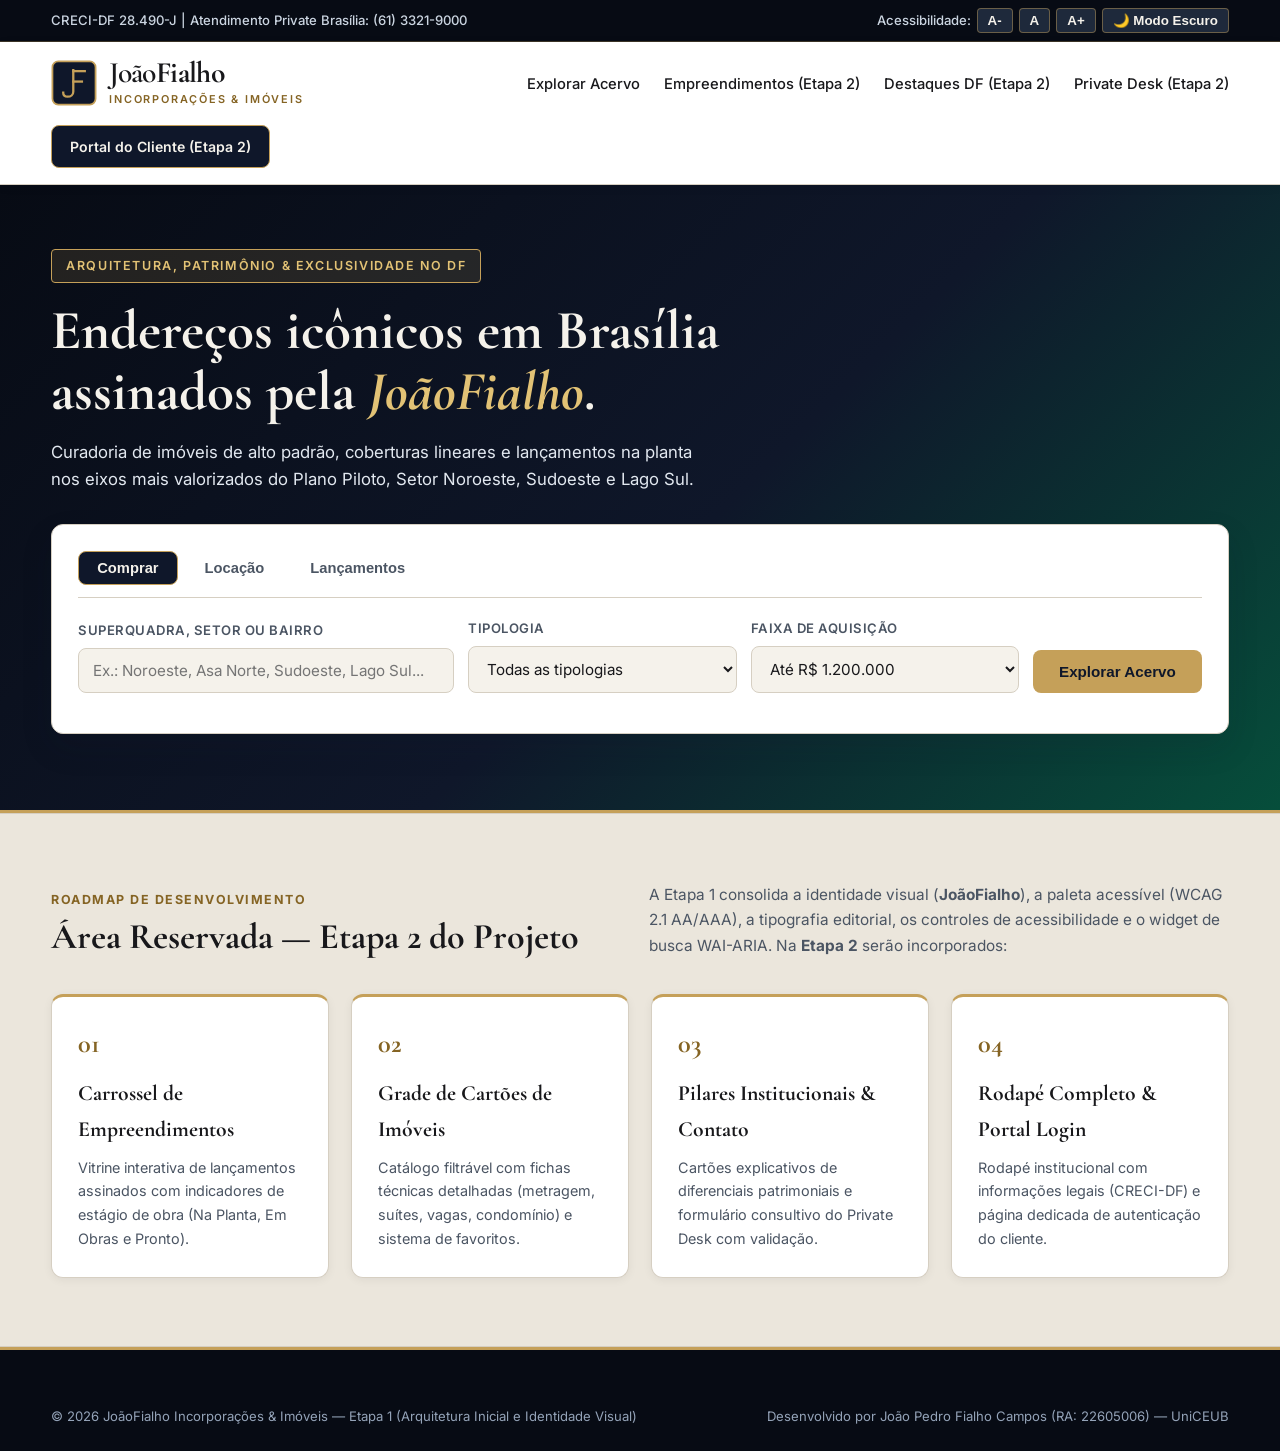
==== commit 0bbb530c: "chore(etapa-1): delimita escopo da primeira entrega com identidade JoaoFialho" ====
--- a/index.html
+++ b/index.html
@@ -3,7 +3,7 @@
 <head>
   <meta charset="UTF-8">
   <meta name="viewport" content="width=device-width, initial-scale=1.0">
-  <title>JoãoFialho | Incorporações & Imóveis de Alto Padrão em Brasília</title>
+  <title>JoãoFialho | Incorporações & Imóveis de Alto Padrão (Etapa 1)</title>
   <link rel="preconnect" href="https://fonts.googleapis.com">
   <link rel="preconnect" href="https://fonts.gstatic.com" crossorigin>
   <link href="https://fonts.googleapis.com/css2?family=Cormorant+Garamond:ital,wght@0,600;0,700;1,600&family=Inter:wght@400;500;600;700&display=swap" rel="stylesheet">
@@ -14,7 +14,7 @@
 
   <a href="#conteudo-principal" class="skip-link">Pular para o conteúdo principal</a>
 
-  <!-- Barra Superior Institucional e Acessibilidade -->
+  <!-- Barra Superior Institucional e Acessibilidade (WCAG 2.1) -->
   <div class="a11y-bar" role="region" aria-label="Ferramentas de Acessibilidade">
     <div class="container a11y-bar__content">
       <span class="a11y-bar__label">CRECI-DF 28.490-J | Atendimento Private Brasília: (61) 3321-9000</span>
@@ -34,9 +34,7 @@
       <a href="index.html" class="brand" aria-label="JoãoFialho Incorporações e Imóveis - Página Inicial">
         <svg class="brand__monogram" viewBox="0 0 64 64" fill="none" aria-hidden="true">
           <rect x="2" y="2" width="60" height="60" rx="8" fill="#0F172A" stroke="#C5A059" stroke-width="2.5"/>
-          <!-- Pilar central compartilhado entre J e F -->
           <path d="M31 14V44C31 48.5 27.5 51 23 51C19.5 51 17 48.8 17 45.5" stroke="#C5A059" stroke-width="3.2" stroke-linecap="square"/>
-          <!-- Projeções horizontais arquitetônicas do F -->
           <path d="M31 15.5H47" stroke="#C5A059" stroke-width="3.2" stroke-linecap="square"/>
           <path d="M31 30H43" stroke="#C5A059" stroke-width="3.2" stroke-linecap="square"/>
         </svg>
@@ -48,23 +46,21 @@
 
       <nav class="main-nav" aria-label="Navegação Principal">
         <ul class="main-nav__list">
-          <li><a href="#busca" class="main-nav__link">Acervo</a></li>
-          <li><a href="#lancamentos" class="main-nav__link">Empreendimentos</a></li>
-          <li><a href="#vitrine" class="main-nav__link">Destaques DF</a></li>
-          <li><a href="#diferenciais" class="main-nav__link">Solidez</a></li>
-          <li><a href="#contato" class="main-nav__link">Private Desk</a></li>
+          <li><a href="#busca" class="main-nav__link">Explorar Acervo</a></li>
+          <li><a href="#etapa-2" class="main-nav__link">Empreendimentos (Etapa 2)</a></li>
+          <li><a href="#etapa-2" class="main-nav__link">Destaques DF (Etapa 2)</a></li>
+          <li><a href="#etapa-2" class="main-nav__link">Private Desk (Etapa 2)</a></li>
         </ul>
       </nav>
 
       <div class="header-actions">
-        <a href="#contato" class="btn-outline">Avaliar Imóvel</a>
-        <a href="login.html" class="btn-login">Portal do Cliente</a>
+        <a href="#etapa-2" class="btn-login" title="Implementação completa na Etapa 2">Portal do Cliente (Etapa 2)</a>
       </div>
     </div>
   </header>
 
   <main id="conteudo-principal">
-    <!-- Hero Editorial + Busca Inteligente -->
+    <!-- Hero Editorial + Widget de Pesquisa WAI-ARIA -->
     <section id="busca" class="hero" aria-labelledby="hero-titulo">
       <div class="container">
         <span class="hero__eyebrow">Arquitetura, Patrimônio & Exclusividade no DF</span>
@@ -75,27 +71,9 @@
           Curadoria de imóveis de alto padrão, coberturas lineares e lançamentos na planta nos eixos mais valorizados do Plano Piloto, Setor Noroeste, Sudoeste e Lago Sul.
         </p>
 
-        <div class="hero__stats" aria-label="Indicadores da JoãoFialho">
-          <div class="hero__stat">
-            <strong>+1.450</strong>
-            <span>Imóveis selecionados no DF</span>
-          </div>
-          <div class="hero__stat">
-            <strong>18</strong>
-            <span>Empreendimentos exclusivos</span>
-          </div>
-          <div class="hero__stat">
-            <strong>100%</strong>
-            <span>Assessoria jurídica e patrimonial</span>
-          </div>
-        </div>
-
         <div class="search-widget">
           <div class="search-tabs" role="tablist" aria-label="Modalidade do Imóvel">
-            <button type="button" role="tab" id="tab-todos" aria-selected="true" aria-controls="panel-busca" data-mode="todos" class="search-tab is-active">
-              Todos
-            </button>
-            <button type="button" role="tab" id="tab-comprar" aria-selected="false" aria-controls="panel-busca" data-mode="comprar" class="search-tab">
+            <button type="button" role="tab" id="tab-comprar" aria-selected="true" aria-controls="panel-busca" data-mode="comprar" class="search-tab is-active">
               Comprar
             </button>
             <button type="button" role="tab" id="tab-alugar" aria-selected="false" aria-controls="panel-busca" data-mode="alugar" class="search-tab">
@@ -106,10 +84,10 @@
             </button>
           </div>
 
-          <form id="panel-busca" class="search-form" role="tabpanel" aria-labelledby="tab-todos">
+          <form id="panel-busca" class="search-form" role="tabpanel" aria-labelledby="tab-comprar">
             <div class="form-group">
               <label for="input-localizacao">Superquadra, Setor ou Bairro</label>
-              <input type="text" id="input-localizacao" placeholder="Ex.: Noroeste, Asa Norte, Sudoeste, Jardim Botânico...">
+              <input type="text" id="input-localizacao" placeholder="Ex.: Noroeste, Asa Norte, Sudoeste, Lago Sul..." required>
             </div>
 
             <div class="form-group">
@@ -124,9 +102,8 @@
             </div>
 
             <div class="form-group">
-              <label for="select-faixa" id="label-faixa">Faixa de Investimento</label>
+              <label for="select-faixa" id="label-faixa">Faixa de Aquisição</label>
               <select id="select-faixa">
-                <option value="todas">Qualquer valor</option>
                 <option value="ate-1200k">Até R$ 1.200.000</option>
                 <option value="1200k-2500k">R$ 1.200.000 a R$ 2.500.000</option>
                 <option value="acima-2500k">Acima de R$ 2.500.000</option>
@@ -141,461 +118,53 @@
       </div>
     </section>
 
-    <!-- Carrossel de Empreendimentos Assinados -->
-    <section id="lancamentos" class="section section--alt" aria-labelledby="titulo-lancamentos">
+    <!-- Área Reservada para a Etapa 2 -->
+    <section id="etapa-2" class="section section--alt" aria-labelledby="titulo-etapa2">
       <div class="container">
         <div class="section-header">
           <div>
-            <span class="section-header__tag">Incorporação Própria</span>
-            <h2 id="titulo-lancamentos" class="section-header__title">Empreendimentos Assinados JoãoFialho</h2>
+            <span class="section-header__tag">Roadmap de Desenvolvimento</span>
+            <h2 id="titulo-etapa2" class="section-header__title">Área Reservada — Etapa 2 do Projeto</h2>
           </div>
-          <p class="section-header__desc">Projetos autorais com certificação de sustentabilidade, fachadas revestidas em materiais nobres e condições diretas com a incorporadora.</p>
-        </div>
-
-        <div class="carousel" aria-roledescription="carrossel" aria-label="Empreendimentos em Destaque">
-          <!-- Slide 1 -->
-          <article class="carousel__slide is-active" data-slide="0">
-            <div class="carousel__visual carousel__visual--1" aria-hidden="true">
-              <svg width="240" height="200" viewBox="0 0 240 200" fill="none">
-                <rect x="30" y="30" width="80" height="150" rx="4" stroke="#C5A059" stroke-width="2" fill="#0F172A"/>
-                <rect x="125" y="55" width="85" height="125" rx="4" stroke="#C5A059" stroke-width="2" fill="#1E293B"/>
-                <rect x="45" y="48" width="18" height="22" fill="#C5A059" fill-opacity="0.85"/>
-                <rect x="75" y="48" width="18" height="22" fill="#C5A059" fill-opacity="0.85"/>
-                <rect x="45" y="84" width="18" height="22" fill="#C5A059" fill-opacity="0.45"/>
-                <rect x="75" y="84" width="18" height="22" fill="#C5A059" fill-opacity="0.85"/>
-                <rect x="142" y="75" width="20" height="24" fill="#F5F2EB" fill-opacity="0.85"/>
-                <rect x="174" y="75" width="20" height="24" fill="#F5F2EB" fill-opacity="0.45"/>
-                <rect x="142" y="112" width="20" height="24" fill="#F5F2EB" fill-opacity="0.85"/>
-                <rect x="174" y="112" width="20" height="24" fill="#F5F2EB" fill-opacity="0.85"/>
-              </svg>
-            </div>
-            <div class="carousel__body">
-              <span class="stage-badge stage-badge--planta">Lançamento • Na Planta</span>
-              <h3 class="carousel__title">Palazzo Horizonte Noroeste</h3>
-              <p class="carousel__location">SQNW 109 • Setor Noroeste, Brasília - DF</p>
-              <p>Apartamentos vazados de alto padrão com elevador privativo, varanda gourmet integrada, infraestrutura para veículos elétricos e cobertura coletiva com piscina aquecida.</p>
-              <div class="carousel__specs">
-                <span>📐 138 a 276 m²</span>
-                <span>🛏️ 3 e 4 Suítes</span>
-                <span>🚗 2 a 4 Vagas</span>
-              </div>
-              <div>
-                <a href="#contato" class="btn-cta">Solicitar Book e Plantas</a>
-              </div>
-            </div>
-          </article>
-
-          <!-- Slide 2 -->
-          <article class="carousel__slide" data-slide="1">
-            <div class="carousel__visual carousel__visual--2" aria-hidden="true">
-              <svg width="240" height="200" viewBox="0 0 240 200" fill="none">
-                <rect x="55" y="25" width="130" height="155" rx="4" stroke="#C5A059" stroke-width="2" fill="#0F172A"/>
-                <rect x="75" y="45" width="90" height="16" fill="#C5A059"/>
-                <rect x="75" y="78" width="38" height="28" fill="#F5F2EB" fill-opacity="0.85"/>
-                <rect x="127" y="78" width="38" height="28" fill="#F5F2EB" fill-opacity="0.85"/>
-                <rect x="75" y="120" width="38" height="28" fill="#C5A059" fill-opacity="0.65"/>
-                <rect x="127" y="120" width="38" height="28" fill="#C5A059" fill-opacity="0.65"/>
-              </svg>
-            </div>
-            <div class="carousel__body">
-              <span class="stage-badge stage-badge--obras">Em Obras • 68% Concluído</span>
-              <h3 class="carousel__title">Jardins do Parque Sudoeste</h3>
-              <p class="carousel__location">QMSW 05 • Setor Sudoeste, Brasília - DF</p>
-              <p>Localização privilegiada ao lado do Parque da Cidade, com fachada aerada em porcelanato travertino, automação residencial e lazer completo no pilotis.</p>
-              <div class="carousel__specs">
-                <span>📐 84 a 112 m²</span>
-                <span>🛏️ 2 e 3 Suítes</span>
-                <span>🚗 2 Vagas Soltas</span>
-              </div>
-              <div>
-                <a href="#contato" class="btn-cta">Agendar Visita ao Decorado</a>
-              </div>
-            </div>
-          </article>
-
-          <!-- Slide 3 -->
-          <article class="carousel__slide" data-slide="2">
-            <div class="carousel__visual carousel__visual--3" aria-hidden="true">
-              <svg width="240" height="200" viewBox="0 0 240 200" fill="none">
-                <rect x="25" y="60" width="90" height="120" rx="4" stroke="#C5A059" stroke-width="2" fill="#064E3B"/>
-                <rect x="125" y="35" width="90" height="145" rx="4" stroke="#C5A059" stroke-width="2" fill="#0F172A"/>
-                <rect x="42" y="80" width="56" height="14" fill="#C5A059"/>
-                <rect x="42" y="106" width="56" height="14" fill="#F5F2EB" fill-opacity="0.8"/>
-                <rect x="142" y="58" width="56" height="16" fill="#C5A059"/>
-                <rect x="142" y="86" width="56" height="16" fill="#F5F2EB" fill-opacity="0.8"/>
-              </svg>
-            </div>
-            <div class="carousel__body">
-              <span class="stage-badge stage-badge--pronto">Pronto para Morar</span>
-              <h3 class="carousel__title">Atelier Residence Asa Norte</h3>
-              <p class="carousel__location">CLN 210 • Asa Norte, Brasília - DF</p>
-              <p>Studios executivos e lofts duplex com pé-direito duplo, conciergerie, sala de reuniões privativa e alta liquidez para patrimônio e locação.</p>
-              <div class="carousel__specs">
-                <span>📐 36 a 68 m²</span>
-                <span>🛏️ Studio / Loft</span>
-                <span>🚗 1 Vaga + Valet</span>
-              </div>
-              <div>
-                <a href="#contato" class="btn-cta">Simular Proposta</a>
-              </div>
-            </div>
-          </article>
-
-          <div class="carousel__controls">
-            <div class="carousel__dots" role="tablist" aria-label="Selecionar empreendimento">
-              <button type="button" class="carousel__dot is-active" data-goto="0" aria-label="Empreendimento 1"></button>
-              <button type="button" class="carousel__dot" data-goto="1" aria-label="Empreendimento 2"></button>
-              <button type="button" class="carousel__dot" data-goto="2" aria-label="Empreendimento 3"></button>
-            </div>
-            <div class="carousel__arrows">
-              <button type="button" id="carousel-prev" class="btn-carousel" aria-label="Empreendimento anterior">← Anterior</button>
-              <button type="button" id="carousel-next" class="btn-carousel" aria-label="Próximo empreendimento">Próximo →</button>
-            </div>
-          </div>
-        </div>
-      </div>
-    </section>
-
-    <!-- Vitrine de Imóveis Selecionados -->
-    <section id="vitrine" class="section" aria-labelledby="titulo-vitrine">
-      <div class="container">
-        <div class="section-header">
-          <div>
-            <span class="section-header__tag">Acervo Exclusivo</span>
-            <h2 id="titulo-vitrine" class="section-header__title">Imóveis Selecionados em Brasília</h2>
-          </div>
-          <p class="section-header__desc">Portfólio auditado com matrícula verificada, valores transparentes e atendimento reservado com especialistas do Distrito Federal.</p>
-        </div>
-
-        <div id="properties-grid" class="properties-grid">
-          <!-- Card 1 -->
-          <article class="property-card" data-mode="comprar" data-type="apartamento" data-location="asa norte sqn">
-            <div class="property-card__media">
-              <span class="property-card__tag">Venda • Exclusivo</span>
-              <button type="button" class="btn-fav" aria-label="Favoritar imóvel" aria-pressed="false">♡</button>
-              <svg width="160" height="110" viewBox="0 0 160 110" fill="none" aria-hidden="true">
-                <rect x="20" y="15" width="120" height="85" rx="4" stroke="#C5A059" stroke-width="2" fill="#070B14"/>
-                <rect x="35" y="30" width="24" height="20" fill="#C5A059"/>
-                <rect x="68" y="30" width="24" height="20" fill="#F5F2EB" fill-opacity="0.85"/>
-                <rect x="101" y="30" width="24" height="20" fill="#C5A059"/>
-                <rect x="35" y="60" width="90" height="12" fill="#064E3B"/>
-              </svg>
-            </div>
-            <div class="property-card__body">
-              <span class="property-card__neighborhood">Asa Norte • SQN 308</span>
-              <h3 class="property-card__title">Apartamento Reformado Vazado</h3>
-              <p class="property-card__address">Superquadra arborizada com projeto luminotécnico e marcenaria sob medida.</p>
-              <div class="property-card__features">
-                <span>📐 105 m²</span>
-                <span>🛏️ 3 Quartos (1 Suíte)</span>
-                <span>🚗 1 Vaga</span>
-              </div>
-              <div class="property-card__footer">
-                <div class="property-card__price">
-                  <strong>R$ 1.180.000</strong>
-                  <span>Cond. R$ 890/mês</span>
-                </div>
-                <button type="button" class="btn-card" data-imovel="Apartamento SQN 308">Solicitar Dossiê</button>
-              </div>
-            </div>
-          </article>
-
-          <!-- Card 2 -->
-          <article class="property-card" data-mode="alugar" data-type="studio" data-location="aguas claras">
-            <div class="property-card__media">
-              <span class="property-card__tag">Locação • Mobiliado</span>
-              <button type="button" class="btn-fav" aria-label="Favoritar imóvel" aria-pressed="false">♡</button>
-              <svg width="160" height="110" viewBox="0 0 160 110" fill="none" aria-hidden="true">
-                <rect x="40" y="10" width="80" height="90" rx="4" stroke="#C5A059" stroke-width="2" fill="#070B14"/>
-                <rect x="55" y="26" width="20" height="18" fill="#C5A059"/>
-                <rect x="85" y="26" width="20" height="18" fill="#C5A059"/>
-                <rect x="55" y="54" width="50" height="28" fill="#064E3B"/>
-              </svg>
-            </div>
-            <div class="property-card__body">
-              <span class="property-card__neighborhood">Águas Claras • Av. Castanheiras</span>
-              <h3 class="property-card__title">Studio Executivo ao Lado do Metrô</h3>
-              <p class="property-card__address">Totalmente mobiliado, automação de iluminação e academia panorâmica.</p>
-              <div class="property-card__features">
-                <span>📐 38 m²</span>
-                <span>🛏️ 1 Suíte</span>
-                <span>🚗 1 Vaga Coberta</span>
-              </div>
-              <div class="property-card__footer">
-                <div class="property-card__price">
-                  <strong>R$ 2.650/mês</strong>
-                  <span>Cond. R$ 420/mês</span>
-                </div>
-                <button type="button" class="btn-card" data-imovel="Studio Águas Claras">Agendar Visita</button>
-              </div>
-            </div>
-          </article>
-
-          <!-- Card 3 -->
-          <article class="property-card" data-mode="lancamentos" data-type="cobertura" data-location="noroeste sqnw">
-            <div class="property-card__media">
-              <span class="property-card__tag">Lançamento • Signature</span>
-              <button type="button" class="btn-fav" aria-label="Favoritar imóvel" aria-pressed="false">♡</button>
-              <svg width="160" height="110" viewBox="0 0 160 110" fill="none" aria-hidden="true">
-                <rect x="18" y="22" width="124" height="78" rx="4" stroke="#C5A059" stroke-width="2" fill="#070B14"/>
-                <rect x="30" y="12" width="100" height="14" fill="#C5A059"/>
-                <rect x="34" y="40" width="40" height="24" fill="#F5F2EB" fill-opacity="0.85"/>
-                <rect x="86" y="40" width="40" height="24" fill="#F5F2EB" fill-opacity="0.85"/>
-              </svg>
-            </div>
-            <div class="property-card__body">
-              <span class="property-card__neighborhood">Setor Noroeste • SQNW 109</span>
-              <h3 class="property-card__title">Cobertura Linear Palazzo Horizonte</h3>
-              <p class="property-card__address">Terraço privativo com piscina aquecida, espaço gourmet e vista livre definitiva.</p>
-              <div class="property-card__features">
-                <span>📐 245 m²</span>
-                <span>🛏️ 4 Suítes</span>
-                <span>🚗 4 Vagas</span>
-              </div>
-              <div class="property-card__footer">
-                <div class="property-card__price">
-                  <strong>R$ 2.890.000</strong>
-                  <span>Direto com a JoãoFialho</span>
-                </div>
-                <button type="button" class="btn-card" data-imovel="Cobertura Palazzo Noroeste">Receber Planta</button>
-              </div>
-            </div>
-          </article>
-
-          <!-- Card 4 -->
-          <article class="property-card" data-mode="comprar" data-type="casa" data-location="jardim botanico">
-            <div class="property-card__media">
-              <span class="property-card__tag">Venda • Condomínio Fechado</span>
-              <button type="button" class="btn-fav" aria-label="Favoritar imóvel" aria-pressed="false">♡</button>
-              <svg width="160" height="110" viewBox="0 0 160 110" fill="none" aria-hidden="true">
-                <polygon points="80,14 22,52 138,52" fill="#C5A059"/>
-                <rect x="34" y="52" width="92" height="48" rx="2" stroke="#C5A059" stroke-width="2" fill="#070B14"/>
-                <rect x="68" y="68" width="24" height="32" fill="#064E3B"/>
-              </svg>
-            </div>
-            <div class="property-card__body">
-              <span class="property-card__neighborhood">Jardim Botânico • Cond. Solar</span>
-              <h3 class="property-card__title">Residência Contemporânea Térrea</h3>
-              <p class="property-card__address">Lote de 800 m², usina fotovoltaica instalada e área gourmet integrada ao jardim.</p>
-              <div class="property-card__features">
-                <span>📐 310 m²</span>
-                <span>🛏️ 4 Suítes</span>
-                <span>🚗 4 Vagas</span>
-              </div>
-              <div class="property-card__footer">
-                <div class="property-card__price">
-                  <strong>R$ 2.150.000</strong>
-                  <span>Cond. R$ 680/mês</span>
-                </div>
-                <button type="button" class="btn-card" data-imovel="Residência Jardim Botânico">Solicitar Dossiê</button>
-              </div>
-            </div>
-          </article>
-
-          <!-- Card 5 -->
-          <article class="property-card" data-mode="alugar" data-type="apartamento" data-location="sudoeste sqsw">
-            <div class="property-card__media">
-              <span class="property-card__tag">Locação • Alto Padrão</span>
-              <button type="button" class="btn-fav" aria-label="Favoritar imóvel" aria-pressed="false">♡</button>
-              <svg width="160" height="110" viewBox="0 0 160 110" fill="none" aria-hidden="true">
-                <rect x="26" y="18" width="108" height="82" rx="4" stroke="#C5A059" stroke-width="2" fill="#070B14"/>
-                <rect x="42" y="34" width="32" height="22" fill="#C5A059"/>
-                <rect x="86" y="34" width="32" height="22" fill="#C5A059"/>
-                <rect x="42" y="66" width="76" height="16" fill="#064E3B"/>
-              </svg>
-            </div>
-            <div class="property-card__body">
-              <span class="property-card__neighborhood">Sudoeste • SQSW 104</span>
-              <h3 class="property-card__title">Apartamento 2 Quartos Nascente</h3>
-              <p class="property-card__address">Garagem no subsolo, portaria blindada 24h e a poucos passos do comércio local.</p>
-              <div class="property-card__features">
-                <span>📐 74 m²</span>
-                <span>🛏️ 2 Quartos (1 Suíte)</span>
-                <span>🚗 1 Vaga</span>
-              </div>
-              <div class="property-card__footer">
-                <div class="property-card__price">
-                  <strong>R$ 4.100/mês</strong>
-                  <span>Cond. R$ 710/mês</span>
-                </div>
-                <button type="button" class="btn-card" data-imovel="Apartamento Sudoeste">Agendar Visita</button>
-              </div>
-            </div>
-          </article>
-
-          <!-- Card 6 -->
-          <article class="property-card" data-mode="lancamentos" data-type="apartamento" data-location="park sul">
-            <div class="property-card__media">
-              <span class="property-card__tag">Lançamento • Breve Entrega</span>
-              <button type="button" class="btn-fav" aria-label="Favoritar imóvel" aria-pressed="false">♡</button>
-              <svg width="160" height="110" viewBox="0 0 160 110" fill="none" aria-hidden="true">
-                <rect x="30" y="16" width="45" height="84" rx="4" stroke="#C5A059" stroke-width="2" fill="#064E3B"/>
-                <rect x="85" y="28" width="45" height="72" rx="4" stroke="#C5A059" stroke-width="2" fill="#070B14"/>
-                <rect x="42" y="32" width="20" height="14" fill="#C5A059"/>
-                <rect x="97" y="44" width="20" height="14" fill="#F5F2EB"/>
-              </svg>
-            </div>
-            <div class="property-card__body">
-              <span class="property-card__neighborhood">Park Sul • Prime Residence</span>
-              <h3 class="property-card__title">3 Suítes com Varanda Gourmet</h3>
-              <p class="property-card__address">Condomínio clube completo ao lado do ParkShopping e estação do metrô.</p>
-              <div class="property-card__features">
-                <span>📐 118 m²</span>
-                <span>🛏️ 3 Suítes</span>
-                <span>🚗 2 Vagas</span>
-              </div>
-              <div class="property-card__footer">
-                <div class="property-card__price">
-                  <strong>R$ 1.490.000</strong>
-                  <span>Fluxo direto facilitado</span>
-                </div>
-                <button type="button" class="btn-card" data-imovel="Prime Residence Park Sul">Simular Parcelas</button>
-              </div>
-            </div>
-          </article>
-        </div>
-      </div>
-    </section>
-
-    <!-- Pilares Institucionais -->
-    <section id="diferenciais" class="section section--alt" aria-labelledby="titulo-diferenciais">
-      <div class="container">
-        <div class="section-header">
-          <div>
-            <span class="section-header__tag">Padrão JoãoFialho</span>
-            <h2 id="titulo-diferenciais" class="section-header__title">Solidez Patrimonial & Excelência</h2>
-          </div>
-          <p class="section-header__desc">Unimos o rigor construtivo de uma incorporadora de alto padrão à agilidade de uma plataforma digital transparente.</p>
+          <p class="section-header__desc">
+            A Etapa 1 consolida a identidade visual (<strong>JoãoFialho</strong>), a paleta acessível (WCAG 2.1 AA/AAA), a tipografia editorial, os controles de acessibilidade e o widget de busca WAI-ARIA. Na <strong>Etapa 2</strong> serão incorporados:
+          </p>
         </div>
 
         <div class="info-grid">
           <article class="info-card">
-            <div class="info-card__icon" aria-hidden="true">I.</div>
-            <h3>Financiamento Direto ou Bancário</h3>
-            <p>Operações estruturadas com os principais bancos (BRB, Caixa, Itaú) ou planos personalizados diretamente com a incorporadora durante a obra.</p>
+            <div class="info-card__icon" aria-hidden="true">01</div>
+            <h3>Carrossel de Empreendimentos</h3>
+            <p>Vitrine interativa de lançamentos assinados com indicadores de estágio de obra (Na Planta, Em Obras e Pronto).</p>
           </article>
 
           <article class="info-card">
-            <div class="info-card__icon" aria-hidden="true">II.</div>
-            <h3>Rigor no Cronograma de Entrega</h3>
-            <p>Acompanhamento físico-financeiro auditado e relatórios fotográficos mensais disponíveis diretamente no Portal do Cliente.</p>
+            <div class="info-card__icon" aria-hidden="true">02</div>
+            <h3>Grade de Cartões de Imóveis</h3>
+            <p>Catálogo filtrável com fichas técnicas detalhadas (metragem, suítes, vagas, condomínio) e sistema de favoritos.</p>
           </article>
 
           <article class="info-card">
-            <div class="info-card__icon" aria-hidden="true">III.</div>
-            <h3>Due Diligence Jurídica Completa</h3>
-            <p>Análise documental integral de cada unidade antes da captação, assegurando tranquilidade patrimonial na escritura ou locação.</p>
+            <div class="info-card__icon" aria-hidden="true">03</div>
+            <h3>Pilares Institucionais & Contato</h3>
+            <p>Cartões explicativos de diferenciais patrimoniais e formulário consultivo do Private Desk com validação.</p>
           </article>
 
           <article class="info-card">
-            <div class="info-card__icon" aria-hidden="true">IV.</div>
-            <h3>Eixos Nobres de Valorização</h3>
-            <p>Atuação concentrada nos setores mais consolidados de Brasília, próximos a parques, eixos monumentais e centros executivos.</p>
+            <div class="info-card__icon" aria-hidden="true">04</div>
+            <h3>Rodapé Completo & Portal Login</h3>
+            <p>Rodapé institucional com informações legais (CRECI-DF) e página dedicada de autenticação do cliente.</p>
           </article>
-        </div>
-      </div>
-    </section>
-
-    <!-- Private Desk / Consultoria -->
-    <section id="contato" class="section" aria-labelledby="titulo-contato">
-      <div class="container contact-layout">
-        <div class="contact-panel">
-          <h2 id="titulo-contato">Private Desk JoãoFialho</h2>
-          <p>Receba o book completo dos lançamentos, simulação de fluxo financeiro ou agende uma visita reservada com nossos diretores comerciais.</p>
-          <ul class="contact-list">
-            <li>📍 <strong>Sede Corporativa:</strong> SCN Quadra 02, Bloco A — Asa Norte, Brasília - DF</li>
-            <li>📞 <strong>Atendimento Exclusivo:</strong> (61) 3321-9000</li>
-            <li>💬 <strong>Horário:</strong> Segunda a Sábado, das 8h às 20h</li>
-            <li>🏛️ <strong>Registro:</strong> CRECI-DF 28.490-J</li>
-          </ul>
-        </div>
-
-        <div class="contact-form-card">
-          <form id="contact-form" class="contact-form-grid">
-            <div class="form-group">
-              <label for="contato-nome">Nome Completo *</label>
-              <input type="text" id="contato-nome" placeholder="Seu nome" required>
-            </div>
-
-            <div class="form-group">
-              <label for="contato-telefone">WhatsApp / Telefone *</label>
-              <input type="tel" id="contato-telefone" placeholder="(61) 99999-0000" required>
-            </div>
-
-            <div class="form-group">
-              <label for="contato-email">E-mail Corporativo ou Pessoal *</label>
-              <input type="email" id="contato-email" placeholder="voce@exemplo.com" required>
-            </div>
-
-            <div class="form-group">
-              <label for="contato-interesse">Finalidade</label>
-              <select id="contato-interesse">
-                <option value="Lançamentos na Planta">Lançamentos na Planta</option>
-                <option value="Aquisição de Imóvel Pronto">Aquisição de Imóvel Pronto</option>
-                <option value="Locação Residencial / Executiva">Locação Residencial / Executiva</option>
-                <option value="Avaliação e Captação de Imóvel">Avaliação e Captação de Imóvel</option>
-              </select>
-            </div>
-
-            <div class="form-group full-span">
-              <label for="contato-mensagem">Preferências ou Imóvel de Interesse</label>
-              <textarea id="contato-mensagem" rows="3" placeholder="Informe a superquadra desejada, metragem ou empreendimento..."></textarea>
-            </div>
-
-            <div class="full-span">
-              <button type="submit" class="btn-cta">Solicitar Atendimento Reservado</button>
-              <p id="contact-feedback" class="search-feedback" aria-live="polite"></p>
-            </div>
-          </form>
         </div>
       </div>
     </section>
   </main>
 
-  <!-- Rodapé Institucional -->
   <footer class="site-footer">
     <div class="container">
-      <div class="footer-grid">
-        <div class="footer-col">
-          <h3>JoãoFialho Incorporações</h3>
-          <p>Incorporadora e imobiliária digital de alto padrão em Brasília. Solidez patrimonial, arquitetura autoral e acessibilidade em cada detalhe.</p>
-          <p><strong>CRECI-DF:</strong> 28.490-J</p>
-        </div>
-
-        <div class="footer-col">
-          <h3>Navegação</h3>
-          <ul>
-            <li><a href="#busca">Explorar Acervo</a></li>
-            <li><a href="#lancamentos">Empreendimentos Assinados</a></li>
-            <li><a href="#vitrine">Destaques no DF</a></li>
-            <li><a href="login.html">Portal do Cliente</a></li>
-          </ul>
-        </div>
-
-        <div class="footer-col">
-          <h3>Regiões Nobres</h3>
-          <ul>
-            <li><a href="#vitrine">Setor Noroeste</a></li>
-            <li><a href="#vitrine">Setor Sudoeste</a></li>
-            <li><a href="#vitrine">Asa Norte & Asa Sul</a></li>
-            <li><a href="#vitrine">Jardim Botânico & Park Sul</a></li>
-          </ul>
-        </div>
-
-        <div class="footer-col">
-          <h3>Contato</h3>
-          <ul>
-            <li>SCN Quadra 02, Bloco A — Brasília/DF</li>
-            <li>Tel.: (61) 3321-9000</li>
-            <li>contato@joaofialho.com.br</li>
-            <li>Seg. a Sáb. • 08h às 20h</li>
-          </ul>
-        </div>
-      </div>
-
-      <div class="footer-bottom">
-        <span>© 2026 JoãoFialho Incorporações & Imóveis — Projeto Final de Desenvolvimento de Interfaces (UniCEUB)</span>
-        <span>Desenvolvido por João Pedro Fialho Campos (RA: 22605006)</span>
+      <div class="footer-bottom" style="border-top: none; padding-top: 0;">
+        <span>© 2026 JoãoFialho Incorporações & Imóveis — Etapa 1 (Arquitetura Inicial e Identidade Visual)</span>
+        <span>Desenvolvido por João Pedro Fialho Campos (RA: 22605006) — UniCEUB</span>
       </div>
     </div>
   </footer>
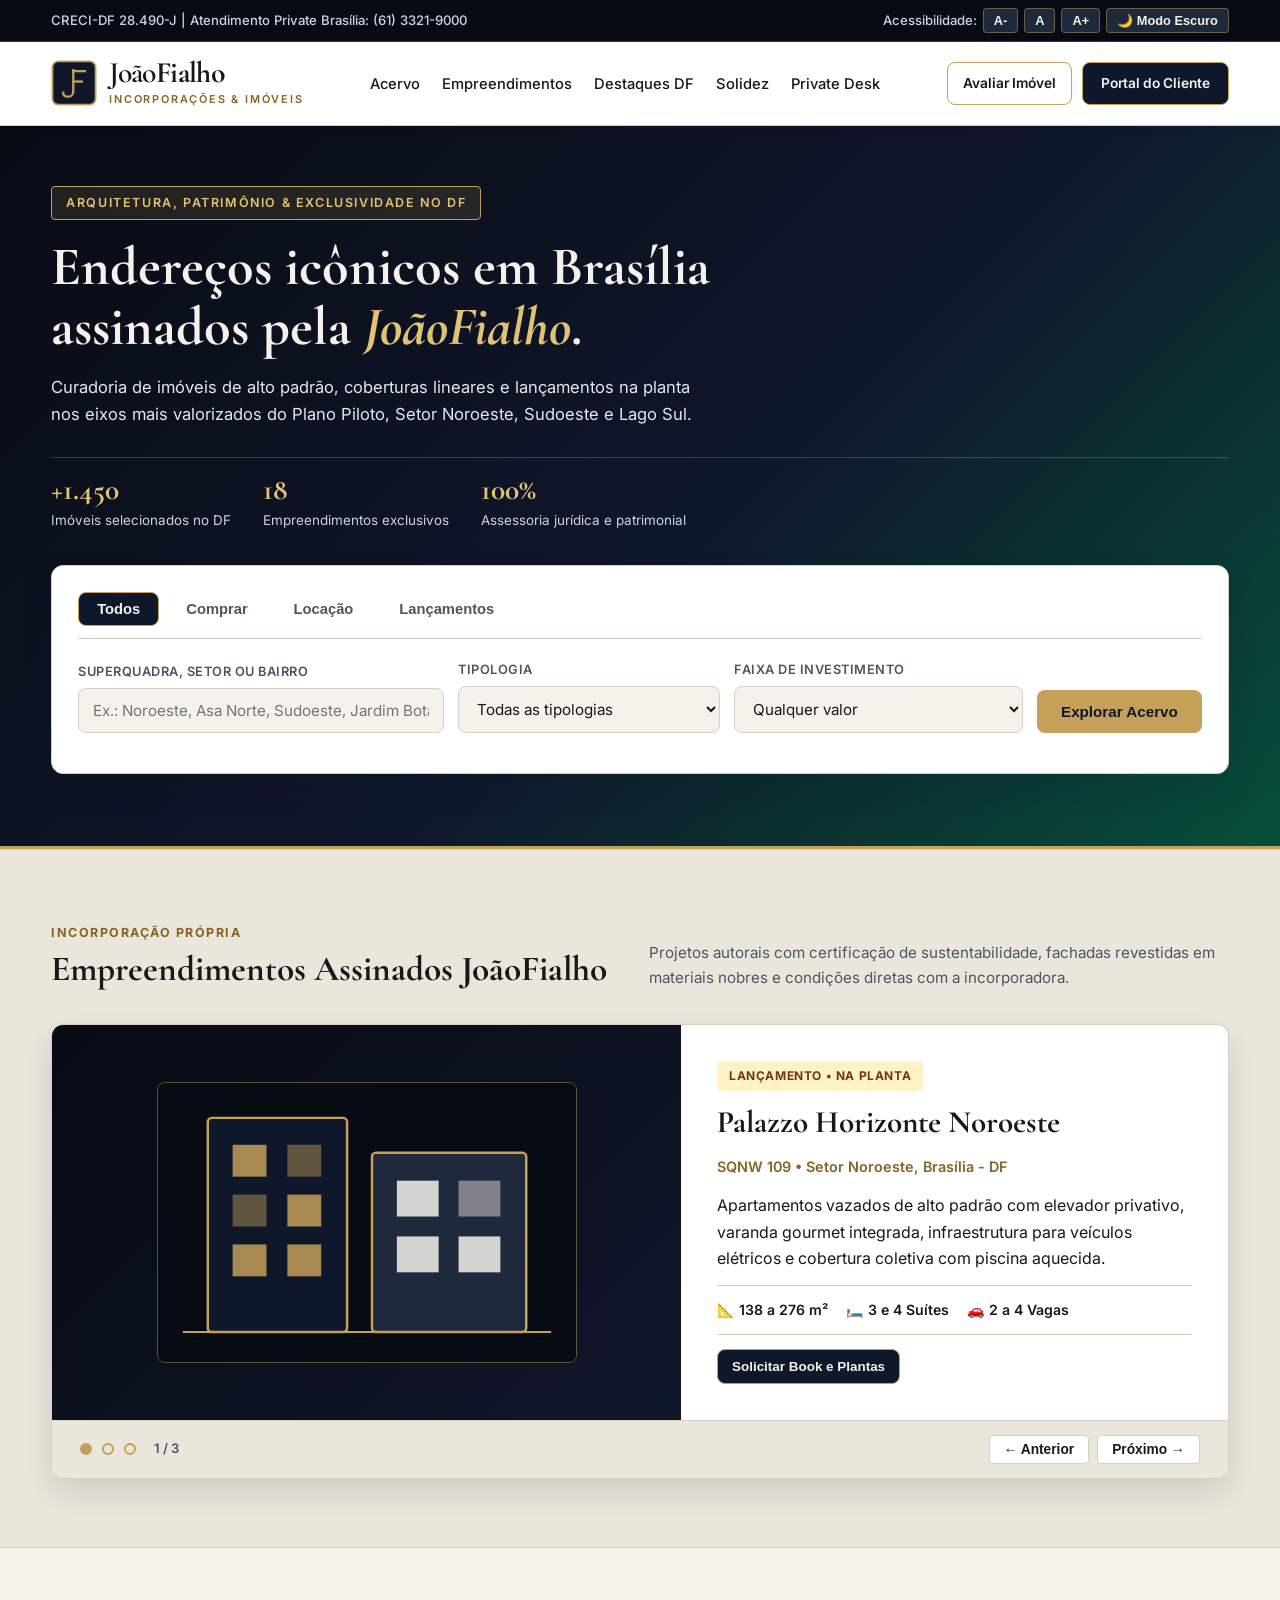
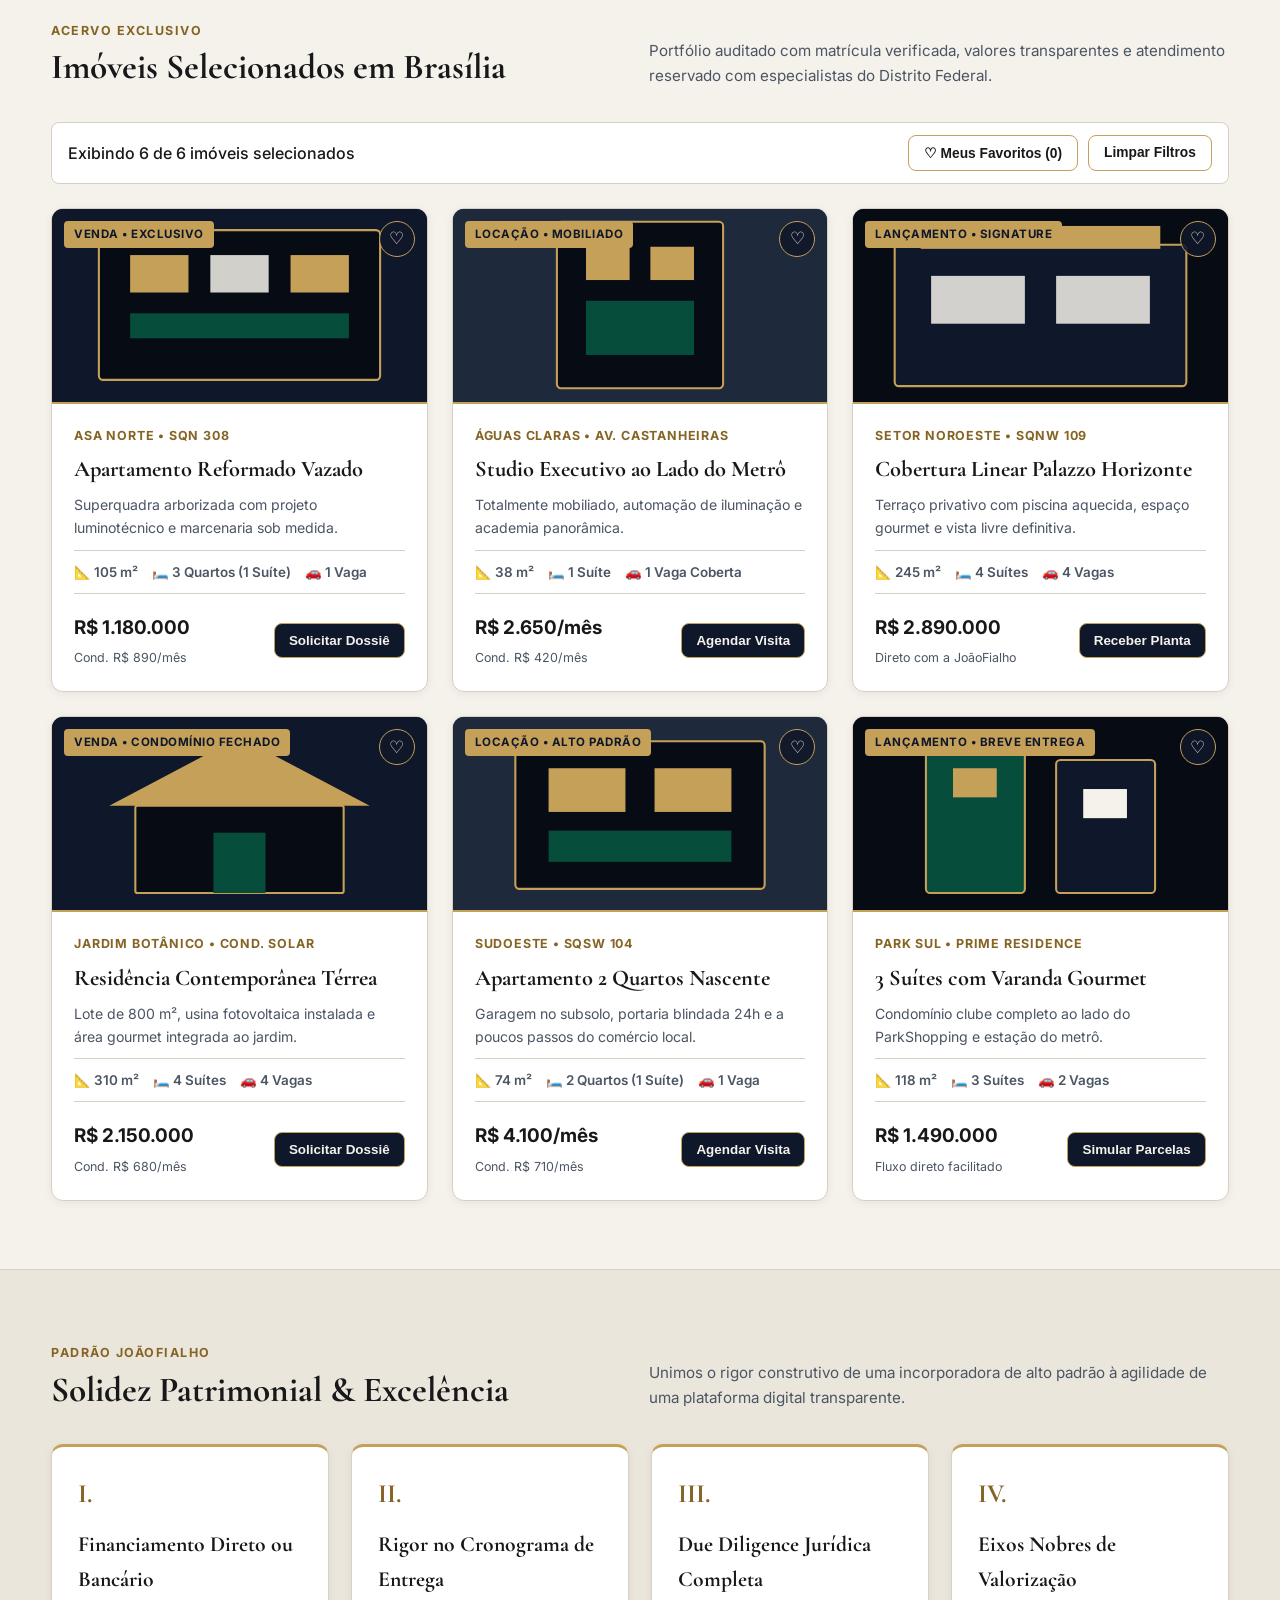
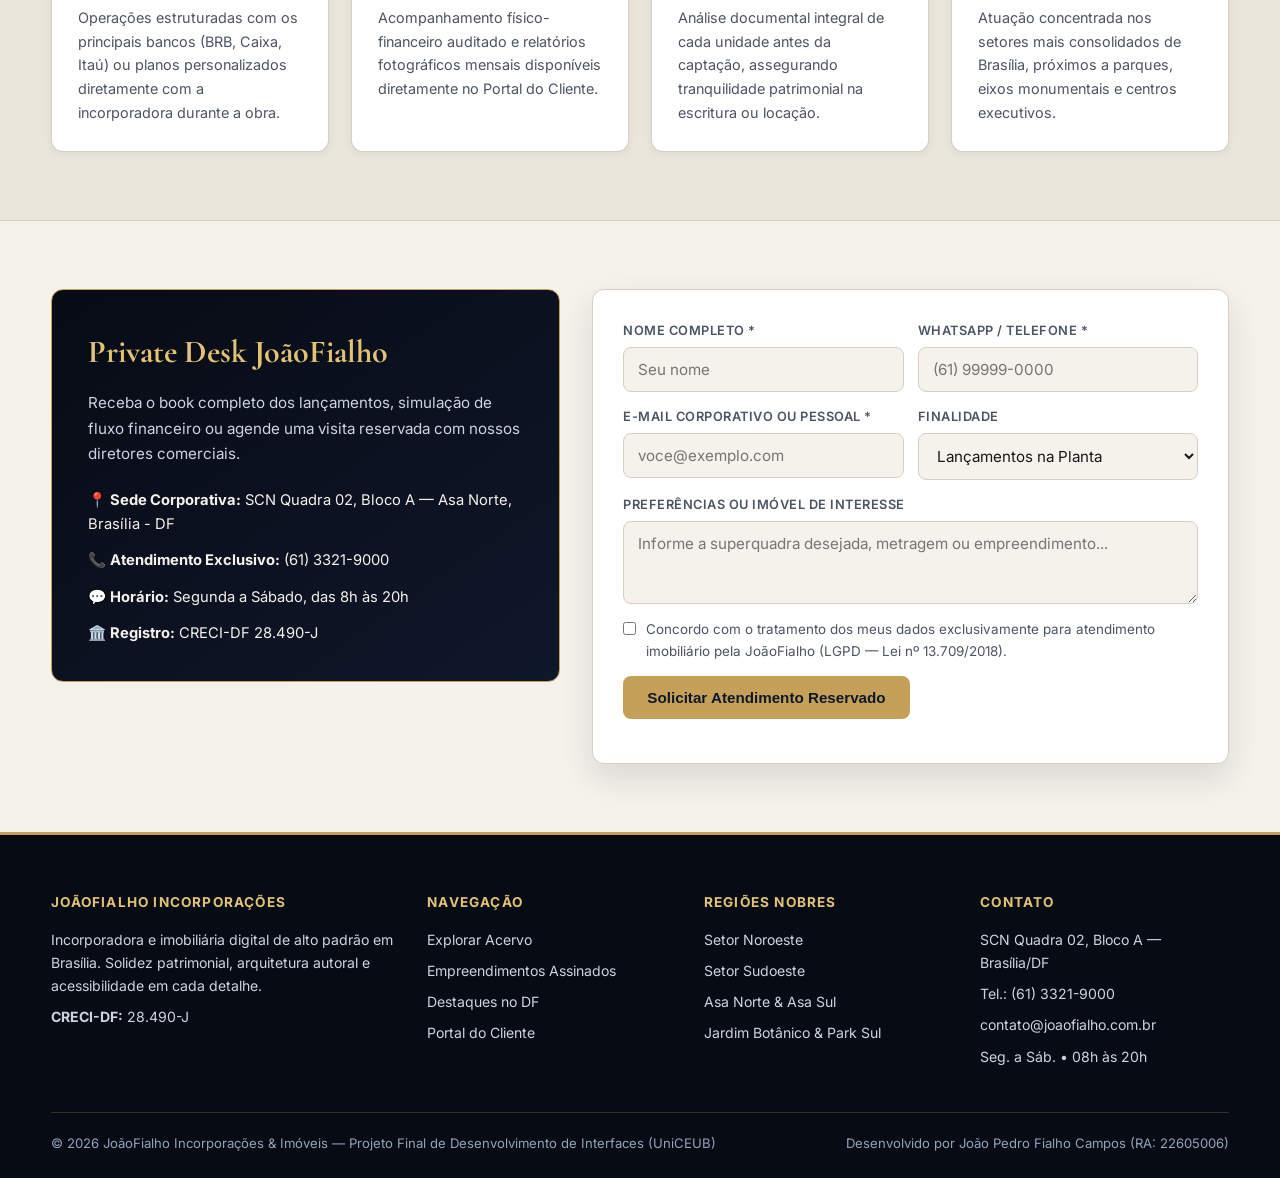
==== commit b9818e1c: "feat: conclui portal completo JoaoFialho (carrossel, vitrine, favoritos, contato e login)" ====
--- a/index.html
+++ b/index.html
@@ -3,7 +3,7 @@
 <head>
   <meta charset="UTF-8">
   <meta name="viewport" content="width=device-width, initial-scale=1.0">
-  <title>JoãoFialho | Incorporações & Imóveis de Alto Padrão (Etapa 1)</title>
+  <title>JoãoFialho | Incorporações & Imóveis de Alto Padrão em Brasília</title>
   <link rel="preconnect" href="https://fonts.googleapis.com">
   <link rel="preconnect" href="https://fonts.gstatic.com" crossorigin>
   <link href="https://fonts.googleapis.com/css2?family=Cormorant+Garamond:ital,wght@0,600;0,700;1,600&family=Inter:wght@400;500;600;700&display=swap" rel="stylesheet">
@@ -14,7 +14,7 @@
 
   <a href="#conteudo-principal" class="skip-link">Pular para o conteúdo principal</a>
 
-  <!-- Barra Superior Institucional e Acessibilidade (WCAG 2.1) -->
+  <!-- Barra de Acessibilidade (WCAG 2.1) -->
   <div class="a11y-bar" role="region" aria-label="Ferramentas de Acessibilidade">
     <div class="container a11y-bar__content">
       <span class="a11y-bar__label">CRECI-DF 28.490-J | Atendimento Private Brasília: (61) 3321-9000</span>
@@ -28,7 +28,7 @@
     </div>
   </div>
 
-  <!-- Cabeçalho com Monograma Arquitetônico JF -->
+  <!-- Cabeçalho Institucional com Monograma JF -->
   <header class="site-header">
     <div class="container site-header__content">
       <a href="index.html" class="brand" aria-label="JoãoFialho Incorporações e Imóveis - Página Inicial">
@@ -46,21 +46,23 @@
 
       <nav class="main-nav" aria-label="Navegação Principal">
         <ul class="main-nav__list">
-          <li><a href="#busca" class="main-nav__link">Explorar Acervo</a></li>
-          <li><a href="#etapa-2" class="main-nav__link">Empreendimentos (Etapa 2)</a></li>
-          <li><a href="#etapa-2" class="main-nav__link">Destaques DF (Etapa 2)</a></li>
-          <li><a href="#etapa-2" class="main-nav__link">Private Desk (Etapa 2)</a></li>
+          <li><a href="#busca" class="main-nav__link">Acervo</a></li>
+          <li><a href="#lancamentos" class="main-nav__link">Empreendimentos</a></li>
+          <li><a href="#vitrine" class="main-nav__link">Destaques DF</a></li>
+          <li><a href="#diferenciais" class="main-nav__link">Solidez</a></li>
+          <li><a href="#contato" class="main-nav__link">Private Desk</a></li>
         </ul>
       </nav>
 
       <div class="header-actions">
-        <a href="#etapa-2" class="btn-login" title="Implementação completa na Etapa 2">Portal do Cliente (Etapa 2)</a>
+        <a href="#contato" class="btn-outline">Avaliar Imóvel</a>
+        <a href="login.html" class="btn-login">Portal do Cliente</a>
       </div>
     </div>
   </header>
 
   <main id="conteudo-principal">
-    <!-- Hero Editorial + Widget de Pesquisa WAI-ARIA -->
+    <!-- Hero Banner + Abas de Pesquisa WAI-ARIA -->
     <section id="busca" class="hero" aria-labelledby="hero-titulo">
       <div class="container">
         <span class="hero__eyebrow">Arquitetura, Patrimônio & Exclusividade no DF</span>
@@ -71,9 +73,27 @@
           Curadoria de imóveis de alto padrão, coberturas lineares e lançamentos na planta nos eixos mais valorizados do Plano Piloto, Setor Noroeste, Sudoeste e Lago Sul.
         </p>
 
+        <div class="hero__stats" aria-label="Indicadores da JoãoFialho">
+          <div class="hero__stat">
+            <strong>+1.450</strong>
+            <span>Imóveis selecionados no DF</span>
+          </div>
+          <div class="hero__stat">
+            <strong>18</strong>
+            <span>Empreendimentos exclusivos</span>
+          </div>
+          <div class="hero__stat">
+            <strong>100%</strong>
+            <span>Assessoria jurídica e patrimonial</span>
+          </div>
+        </div>
+
         <div class="search-widget">
           <div class="search-tabs" role="tablist" aria-label="Modalidade do Imóvel">
-            <button type="button" role="tab" id="tab-comprar" aria-selected="true" aria-controls="panel-busca" data-mode="comprar" class="search-tab is-active">
+            <button type="button" role="tab" id="tab-todos" aria-selected="true" aria-controls="panel-busca" data-mode="todos" class="search-tab is-active">
+              Todos
+            </button>
+            <button type="button" role="tab" id="tab-comprar" aria-selected="false" aria-controls="panel-busca" data-mode="comprar" class="search-tab">
               Comprar
             </button>
             <button type="button" role="tab" id="tab-alugar" aria-selected="false" aria-controls="panel-busca" data-mode="alugar" class="search-tab">
@@ -84,10 +104,10 @@
             </button>
           </div>
 
-          <form id="panel-busca" class="search-form" role="tabpanel" aria-labelledby="tab-comprar">
+          <form id="panel-busca" class="search-form" role="tabpanel" aria-labelledby="tab-todos">
             <div class="form-group">
               <label for="input-localizacao">Superquadra, Setor ou Bairro</label>
-              <input type="text" id="input-localizacao" placeholder="Ex.: Noroeste, Asa Norte, Sudoeste, Lago Sul..." required>
+              <input type="text" id="input-localizacao" placeholder="Ex.: Noroeste, Asa Norte, Sudoeste, Jardim Botânico...">
             </div>
 
             <div class="form-group">
@@ -102,11 +122,12 @@
             </div>
 
             <div class="form-group">
-              <label for="select-faixa" id="label-faixa">Faixa de Aquisição</label>
+              <label for="select-faixa" id="label-faixa">Faixa de Investimento</label>
               <select id="select-faixa">
-                <option value="ate-1200k">Até R$ 1.200.000</option>
-                <option value="1200k-2500k">R$ 1.200.000 a R$ 2.500.000</option>
-                <option value="acima-2500k">Acima de R$ 2.500.000</option>
+                <option value="todas">Qualquer valor</option>
+                <option value="faixa-1">Até R$ 1.500.000 / R$ 3.000 mês</option>
+                <option value="faixa-2">R$ 1.500.000 a R$ 2.500.000</option>
+                <option value="faixa-3">Acima de R$ 2.500.000</option>
               </select>
             </div>
 
@@ -118,53 +139,425 @@
       </div>
     </section>
 
-    <!-- Área Reservada para a Etapa 2 -->
-    <section id="etapa-2" class="section section--alt" aria-labelledby="titulo-etapa2">
+    <!-- Carrossel de Lançamentos e Empreendimentos -->
+    <section id="lancamentos" class="section section--alt" aria-labelledby="titulo-lancamentos">
       <div class="container">
         <div class="section-header">
           <div>
-            <span class="section-header__tag">Roadmap de Desenvolvimento</span>
-            <h2 id="titulo-etapa2" class="section-header__title">Área Reservada — Etapa 2 do Projeto</h2>
-          </div>
-          <p class="section-header__desc">
-            A Etapa 1 consolida a identidade visual (<strong>JoãoFialho</strong>), a paleta acessível (WCAG 2.1 AA/AAA), a tipografia editorial, os controles de acessibilidade e o widget de busca WAI-ARIA. Na <strong>Etapa 2</strong> serão incorporados:
-          </p>
+            <span class="section-header__tag">Incorporação Própria</span>
+            <h2 id="titulo-lancamentos" class="section-header__title">Empreendimentos Assinados JoãoFialho</h2>
+          </div>
+          <p class="section-header__desc">Projetos autorais com certificação de sustentabilidade, fachadas revestidas em materiais nobres e condições diretas com a incorporadora.</p>
+        </div>
+
+        <div class="carousel" id="empreendimentos-carousel" aria-roledescription="carrossel" aria-label="Empreendimentos em Destaque">
+          <!-- Slide 1 -->
+          <article class="carousel__slide is-active" data-slide="0">
+            <div class="carousel__visual carousel__visual--1">
+              <img src="data:image/svg+xml;utf8,<svg xmlns='http://www.w3.org/2000/svg' viewBox='0 0 420 280' fill='none'><rect width='420' height='280' fill='%23070B14'/><rect x='50' y='35' width='140' height='215' rx='4' stroke='%23C5A059' stroke-width='2.5' fill='%230F172A'/><rect x='215' y='70' width='155' height='180' rx='4' stroke='%23C5A059' stroke-width='2.5' fill='%231E293B'/><rect x='75' y='62' width='34' height='32' fill='%23C5A059' fill-opacity='0.85'/><rect x='130' y='62' width='34' height='32' fill='%23C5A059' fill-opacity='0.45'/><rect x='75' y='112' width='34' height='32' fill='%23C5A059' fill-opacity='0.45'/><rect x='130' y='112' width='34' height='32' fill='%23C5A059' fill-opacity='0.85'/><rect x='75' y='162' width='34' height='32' fill='%23C5A059' fill-opacity='0.85'/><rect x='130' y='162' width='34' height='32' fill='%23C5A059' fill-opacity='0.85'/><rect x='240' y='98' width='42' height='36' fill='%23F5F2EB' fill-opacity='0.85'/><rect x='302' y='98' width='42' height='36' fill='%23F5F2EB' fill-opacity='0.45'/><rect x='240' y='154' width='42' height='36' fill='%23F5F2EB' fill-opacity='0.85'/><rect x='302' y='154' width='42' height='36' fill='%23F5F2EB' fill-opacity='0.85'/><line x1='25' y1='250' x2='395' y2='250' stroke='%23C5A059' stroke-width='2'/></svg>" alt="Perspectiva arquitetônica noturna das torres do Palazzo Horizonte Noroeste com iluminação dourada">
+            </div>
+            <div class="carousel__body">
+              <span class="stage-badge stage-badge--planta">Lançamento • Na Planta</span>
+              <h3 class="carousel__title">Palazzo Horizonte Noroeste</h3>
+              <p class="carousel__location">SQNW 109 • Setor Noroeste, Brasília - DF</p>
+              <p>Apartamentos vazados de alto padrão com elevador privativo, varanda gourmet integrada, infraestrutura para veículos elétricos e cobertura coletiva com piscina aquecida.</p>
+              <div class="carousel__specs">
+                <span>📐 138 a 276 m²</span>
+                <span>🛏️ 3 e 4 Suítes</span>
+                <span>🚗 2 a 4 Vagas</span>
+              </div>
+              <div>
+                <button type="button" class="btn-cta btn-card" data-imovel="Palazzo Horizonte Noroeste (Na Planta)">Solicitar Book e Plantas</button>
+              </div>
+            </div>
+          </article>
+
+          <!-- Slide 2 -->
+          <article class="carousel__slide" data-slide="1">
+            <div class="carousel__visual carousel__visual--2">
+              <img src="data:image/svg+xml;utf8,<svg xmlns='http://www.w3.org/2000/svg' viewBox='0 0 420 280' fill='none'><rect width='420' height='280' fill='%23064E3B'/><rect x='85' y='32' width='250' height='218' rx='4' stroke='%23C5A059' stroke-width='2.5' fill='%230F172A'/><rect x='115' y='58' width='190' height='22' fill='%23C5A059'/><rect x='115' y='100' width='82' height='46' fill='%23F5F2EB' fill-opacity='0.88'/><rect x='223' y='100' width='82' height='46' fill='%23F5F2EB' fill-opacity='0.88'/><rect x='115' y='164' width='82' height='46' fill='%23C5A059' fill-opacity='0.65'/><rect x='223' y='164' width='82' height='46' fill='%23C5A059' fill-opacity='0.65'/><line x1='35' y1='250' x2='385' y2='250' stroke='%23C5A059' stroke-width='2'/></svg>" alt="Fachada contemporânea em travertino e vidro do residencial Jardins do Parque Sudoeste">
+            </div>
+            <div class="carousel__body">
+              <span class="stage-badge stage-badge--obras">Em Obras • 68% Concluído</span>
+              <h3 class="carousel__title">Jardins do Parque Sudoeste</h3>
+              <p class="carousel__location">QMSW 05 • Setor Sudoeste, Brasília - DF</p>
+              <p>Localização privilegiada ao lado do Parque da Cidade, com fachada aerada em porcelanato travertino, automação residencial e lazer completo no pilotis.</p>
+              <div class="carousel__specs">
+                <span>📐 84 a 112 m²</span>
+                <span>🛏️ 2 e 3 Suítes</span>
+                <span>🚗 2 Vagas Soltas</span>
+              </div>
+              <div>
+                <button type="button" class="btn-cta btn-card" data-imovel="Jardins do Parque Sudoeste (Em Obras)">Agendar Visita ao Decorado</button>
+              </div>
+            </div>
+          </article>
+
+          <!-- Slide 3 -->
+          <article class="carousel__slide" data-slide="2">
+            <div class="carousel__visual carousel__visual--3">
+              <img src="data:image/svg+xml;utf8,<svg xmlns='http://www.w3.org/2000/svg' viewBox='0 0 420 280' fill='none'><rect width='420' height='280' fill='%23070B14'/><rect x='45' y='75' width='155' height='175' rx='4' stroke='%23C5A059' stroke-width='2.5' fill='%23064E3B'/><rect x='220' y='40' width='155' height='210' rx='4' stroke='%23C5A059' stroke-width='2.5' fill='%230F172A'/><rect x='70' y='100' width='105' height='20' fill='%23C5A059'/><rect x='70' y='138' width='105' height='20' fill='%23F5F2EB' fill-opacity='0.85'/><rect x='70' y='176' width='105' height='20' fill='%23F5F2EB' fill-opacity='0.55'/><rect x='245' y='68' width='105' height='24' fill='%23C5A059'/><rect x='245' y='110' width='105' height='24' fill='%23F5F2EB' fill-opacity='0.85'/><rect x='245' y='152' width='105' height='24' fill='%23F5F2EB' fill-opacity='0.55'/><line x1='25' y1='250' x2='395' y2='250' stroke='%23C5A059' stroke-width='2'/></svg>" alt="Edifício Atelier Residence Asa Norte com lofts de pé-direito duplo pronto para morar">
+            </div>
+            <div class="carousel__body">
+              <span class="stage-badge stage-badge--pronto">Pronto para Morar</span>
+              <h3 class="carousel__title">Atelier Residence Asa Norte</h3>
+              <p class="carousel__location">CLN 210 • Asa Norte, Brasília - DF</p>
+              <p>Studios executivos e lofts duplex com pé-direito duplo, conciergerie, sala de reuniões privativa e alta liquidez para patrimônio e locação.</p>
+              <div class="carousel__specs">
+                <span>📐 36 a 68 m²</span>
+                <span>🛏️ Studio / Loft</span>
+                <span>🚗 1 Vaga + Valet</span>
+              </div>
+              <div>
+                <button type="button" class="btn-cta btn-card" data-imovel="Atelier Residence Asa Norte (Pronto)">Simular Proposta</button>
+              </div>
+            </div>
+          </article>
+
+          <div class="carousel__controls">
+            <div class="carousel__dots" role="tablist" aria-label="Selecionar empreendimento">
+              <button type="button" class="carousel__dot is-active" data-goto="0" aria-label="Empreendimento 1: Palazzo Horizonte"></button>
+              <button type="button" class="carousel__dot" data-goto="1" aria-label="Empreendimento 2: Jardins do Parque"></button>
+              <button type="button" class="carousel__dot" data-goto="2" aria-label="Empreendimento 3: Atelier Residence"></button>
+              <span id="carousel-counter" class="carousel__counter" aria-live="polite">1 / 3</span>
+            </div>
+            <div class="carousel__arrows">
+              <button type="button" id="carousel-prev" class="btn-carousel" aria-label="Empreendimento anterior">← Anterior</button>
+              <button type="button" id="carousel-next" class="btn-carousel" aria-label="Próximo empreendimento">Próximo →</button>
+            </div>
+          </div>
+        </div>
+      </div>
+    </section>
+
+    <!-- Vitrine de Cartões de Imóveis -->
+    <section id="vitrine" class="section" aria-labelledby="titulo-vitrine">
+      <div class="container">
+        <div class="section-header">
+          <div>
+            <span class="section-header__tag">Acervo Exclusivo</span>
+            <h2 id="titulo-vitrine" class="section-header__title">Imóveis Selecionados em Brasília</h2>
+          </div>
+          <p class="section-header__desc">Portfólio auditado com matrícula verificada, valores transparentes e atendimento reservado com especialistas do Distrito Federal.</p>
+        </div>
+
+        <div class="vitrine-toolbar">
+          <span id="vitrine-count" class="a11y-bar__label" style="color: var(--text-main);">Exibindo 6 de 6 imóveis selecionados</span>
+          <div class="vitrine-toolbar__actions">
+            <button type="button" id="btn-filter-favs" class="btn-outline" aria-pressed="false">♡ Meus Favoritos (<span id="fav-count">0</span>)</button>
+            <button type="button" id="btn-reset-filters" class="btn-outline">Limpar Filtros</button>
+          </div>
+        </div>
+
+        <div id="properties-grid" class="properties-grid">
+          <!-- Card 1 -->
+          <article class="property-card" data-id="imovel-1" data-mode="comprar" data-type="apartamento" data-tier="faixa-1" data-location="asa norte sqn 308">
+            <div class="property-card__media">
+              <span class="property-card__tag">Venda • Exclusivo</span>
+              <button type="button" class="btn-fav" aria-label="Favoritar Apartamento SQN 308" aria-pressed="false">♡</button>
+              <img src="data:image/svg+xml;utf8,<svg xmlns='http://www.w3.org/2000/svg' viewBox='0 0 360 200' fill='none'><rect width='360' height='200' fill='%230F172A'/><rect x='45' y='28' width='270' height='144' rx='4' stroke='%23C5A059' stroke-width='2' fill='%23070B14'/><rect x='75' y='52' width='56' height='36' fill='%23C5A059'/><rect x='152' y='52' width='56' height='36' fill='%23F5F2EB' fill-opacity='0.85'/><rect x='229' y='52' width='56' height='36' fill='%23C5A059'/><rect x='75' y='108' width='210' height='24' fill='%23064E3B'/></svg>" alt="Fachada modernista de bloco residencial na SQN 308 Asa Norte">
+            </div>
+            <div class="property-card__body">
+              <span class="property-card__neighborhood">Asa Norte • SQN 308</span>
+              <h3 class="property-card__title">Apartamento Reformado Vazado</h3>
+              <p class="property-card__address">Superquadra arborizada com projeto luminotécnico e marcenaria sob medida.</p>
+              <div class="property-card__features">
+                <span>📐 105 m²</span>
+                <span>🛏️ 3 Quartos (1 Suíte)</span>
+                <span>🚗 1 Vaga</span>
+              </div>
+              <div class="property-card__footer">
+                <div class="property-card__price">
+                  <strong>R$ 1.180.000</strong>
+                  <span>Cond. R$ 890/mês</span>
+                </div>
+                <button type="button" class="btn-card" data-imovel="Apartamento SQN 308 (R$ 1.180.000)">Solicitar Dossiê</button>
+              </div>
+            </div>
+          </article>
+
+          <!-- Card 2 -->
+          <article class="property-card" data-id="imovel-2" data-mode="alugar" data-type="studio" data-tier="faixa-1" data-location="aguas claras castanheiras">
+            <div class="property-card__media">
+              <span class="property-card__tag">Locação • Mobiliado</span>
+              <button type="button" class="btn-fav" aria-label="Favoritar Studio Águas Claras" aria-pressed="false">♡</button>
+              <img src="data:image/svg+xml;utf8,<svg xmlns='http://www.w3.org/2000/svg' viewBox='0 0 360 200' fill='none'><rect width='360' height='200' fill='%231E293B'/><rect x='100' y='20' width='160' height='160' rx='4' stroke='%23C5A059' stroke-width='2' fill='%23070B14'/><rect x='128' y='44' width='42' height='32' fill='%23C5A059'/><rect x='190' y='44' width='42' height='32' fill='%23C5A059'/><rect x='128' y='96' width='104' height='52' fill='%23064E3B'/></svg>" alt="Torre executiva contemporânea em Águas Claras próxima ao metrô">
+            </div>
+            <div class="property-card__body">
+              <span class="property-card__neighborhood">Águas Claras • Av. Castanheiras</span>
+              <h3 class="property-card__title">Studio Executivo ao Lado do Metrô</h3>
+              <p class="property-card__address">Totalmente mobiliado, automação de iluminação e academia panorâmica.</p>
+              <div class="property-card__features">
+                <span>📐 38 m²</span>
+                <span>🛏️ 1 Suíte</span>
+                <span>🚗 1 Vaga Coberta</span>
+              </div>
+              <div class="property-card__footer">
+                <div class="property-card__price">
+                  <strong>R$ 2.650/mês</strong>
+                  <span>Cond. R$ 420/mês</span>
+                </div>
+                <button type="button" class="btn-card" data-imovel="Studio Águas Claras (R$ 2.650/mês)">Agendar Visita</button>
+              </div>
+            </div>
+          </article>
+
+          <!-- Card 3 -->
+          <article class="property-card" data-id="imovel-3" data-mode="lancamentos" data-type="cobertura" data-tier="faixa-3" data-location="noroeste sqnw 109">
+            <div class="property-card__media">
+              <span class="property-card__tag">Lançamento • Signature</span>
+              <button type="button" class="btn-fav" aria-label="Favoritar Cobertura Palazzo Noroeste" aria-pressed="false">♡</button>
+              <img src="data:image/svg+xml;utf8,<svg xmlns='http://www.w3.org/2000/svg' viewBox='0 0 360 200' fill='none'><rect width='360' height='200' fill='%23070B14'/><rect x='40' y='42' width='280' height='136' rx='4' stroke='%23C5A059' stroke-width='2' fill='%230F172A'/><rect x='65' y='24' width='230' height='22' fill='%23C5A059'/><rect x='75' y='72' width='90' height='46' fill='%23F5F2EB' fill-opacity='0.85'/><rect x='195' y='72' width='90' height='46' fill='%23F5F2EB' fill-opacity='0.85'/></svg>" alt="Cobertura linear de alto padrão no Setor Noroeste com terraço panorâmico">
+            </div>
+            <div class="property-card__body">
+              <span class="property-card__neighborhood">Setor Noroeste • SQNW 109</span>
+              <h3 class="property-card__title">Cobertura Linear Palazzo Horizonte</h3>
+              <p class="property-card__address">Terraço privativo com piscina aquecida, espaço gourmet e vista livre definitiva.</p>
+              <div class="property-card__features">
+                <span>📐 245 m²</span>
+                <span>🛏️ 4 Suítes</span>
+                <span>🚗 4 Vagas</span>
+              </div>
+              <div class="property-card__footer">
+                <div class="property-card__price">
+                  <strong>R$ 2.890.000</strong>
+                  <span>Direto com a JoãoFialho</span>
+                </div>
+                <button type="button" class="btn-card" data-imovel="Cobertura Palazzo Noroeste (R$ 2.890.000)">Receber Planta</button>
+              </div>
+            </div>
+          </article>
+
+          <!-- Card 4 -->
+          <article class="property-card" data-id="imovel-4" data-mode="comprar" data-type="casa" data-tier="faixa-2" data-location="jardim botanico solar">
+            <div class="property-card__media">
+              <span class="property-card__tag">Venda • Condomínio Fechado</span>
+              <button type="button" class="btn-fav" aria-label="Favoritar Residência Jardim Botânico" aria-pressed="false">♡</button>
+              <img src="data:image/svg+xml;utf8,<svg xmlns='http://www.w3.org/2000/svg' viewBox='0 0 360 200' fill='none'><rect width='360' height='200' fill='%230F172A'/><polygon points='180,26 55,92 305,92' fill='%23C5A059'/><rect x='80' y='92' width='200' height='84' rx='2' stroke='%23C5A059' stroke-width='2' fill='%23070B14'/><rect x='155' y='118' width='50' height='58' fill='%23064E3B'/></svg>" alt="Residência contemporânea térrea em condomínio fechado no Jardim Botânico">
+            </div>
+            <div class="property-card__body">
+              <span class="property-card__neighborhood">Jardim Botânico • Cond. Solar</span>
+              <h3 class="property-card__title">Residência Contemporânea Térrea</h3>
+              <p class="property-card__address">Lote de 800 m², usina fotovoltaica instalada e área gourmet integrada ao jardim.</p>
+              <div class="property-card__features">
+                <span>📐 310 m²</span>
+                <span>🛏️ 4 Suítes</span>
+                <span>🚗 4 Vagas</span>
+              </div>
+              <div class="property-card__footer">
+                <div class="property-card__price">
+                  <strong>R$ 2.150.000</strong>
+                  <span>Cond. R$ 680/mês</span>
+                </div>
+                <button type="button" class="btn-card" data-imovel="Residência Jardim Botânico (R$ 2.150.000)">Solicitar Dossiê</button>
+              </div>
+            </div>
+          </article>
+
+          <!-- Card 5 -->
+          <article class="property-card" data-id="imovel-5" data-mode="alugar" data-type="apartamento" data-tier="faixa-2" data-location="sudoeste sqsw 104">
+            <div class="property-card__media">
+              <span class="property-card__tag">Locação • Alto Padrão</span>
+              <button type="button" class="btn-fav" aria-label="Favoritar Apartamento Sudoeste" aria-pressed="false">♡</button>
+              <img src="data:image/svg+xml;utf8,<svg xmlns='http://www.w3.org/2000/svg' viewBox='0 0 360 200' fill='none'><rect width='360' height='200' fill='%231E293B'/><rect x='60' y='30' width='240' height='142' rx='4' stroke='%23C5A059' stroke-width='2' fill='%23070B14'/><rect x='92' y='56' width='74' height='42' fill='%23C5A059'/><rect x='194' y='56' width='74' height='42' fill='%23C5A059'/><rect x='92' y='116' width='176' height='30' fill='%23064E3B'/></svg>" alt="Edifício residencial nascente na SQSW 104 Setor Sudoeste">
+            </div>
+            <div class="property-card__body">
+              <span class="property-card__neighborhood">Sudoeste • SQSW 104</span>
+              <h3 class="property-card__title">Apartamento 2 Quartos Nascente</h3>
+              <p class="property-card__address">Garagem no subsolo, portaria blindada 24h e a poucos passos do comércio local.</p>
+              <div class="property-card__features">
+                <span>📐 74 m²</span>
+                <span>🛏️ 2 Quartos (1 Suíte)</span>
+                <span>🚗 1 Vaga</span>
+              </div>
+              <div class="property-card__footer">
+                <div class="property-card__price">
+                  <strong>R$ 4.100/mês</strong>
+                  <span>Cond. R$ 710/mês</span>
+                </div>
+                <button type="button" class="btn-card" data-imovel="Apartamento Sudoeste (R$ 4.100/mês)">Agendar Visita</button>
+              </div>
+            </div>
+          </article>
+
+          <!-- Card 6 -->
+          <article class="property-card" data-id="imovel-6" data-mode="lancamentos" data-type="apartamento" data-tier="faixa-1" data-location="park sul prime">
+            <div class="property-card__media">
+              <span class="property-card__tag">Lançamento • Breve Entrega</span>
+              <button type="button" class="btn-fav" aria-label="Favoritar Prime Residence Park Sul" aria-pressed="false">♡</button>
+              <img src="data:image/svg+xml;utf8,<svg xmlns='http://www.w3.org/2000/svg' viewBox='0 0 360 200' fill='none'><rect width='360' height='200' fill='%23070B14'/><rect x='70' y='28' width='95' height='148' rx='4' stroke='%23C5A059' stroke-width='2' fill='%23064E3B'/><rect x='195' y='48' width='95' height='128' rx='4' stroke='%23C5A059' stroke-width='2' fill='%230F172A'/><rect x='96' y='56' width='42' height='28' fill='%23C5A059'/><rect x='221' y='76' width='42' height='28' fill='%23F5F2EB'/></svg>" alt="Condomínio clube Prime Residence no Park Sul">
+            </div>
+            <div class="property-card__body">
+              <span class="property-card__neighborhood">Park Sul • Prime Residence</span>
+              <h3 class="property-card__title">3 Suítes com Varanda Gourmet</h3>
+              <p class="property-card__address">Condomínio clube completo ao lado do ParkShopping e estação do metrô.</p>
+              <div class="property-card__features">
+                <span>📐 118 m²</span>
+                <span>🛏️ 3 Suítes</span>
+                <span>🚗 2 Vagas</span>
+              </div>
+              <div class="property-card__footer">
+                <div class="property-card__price">
+                  <strong>R$ 1.490.000</strong>
+                  <span>Fluxo direto facilitado</span>
+                </div>
+                <button type="button" class="btn-card" data-imovel="Prime Residence Park Sul (R$ 1.490.000)">Simular Parcelas</button>
+              </div>
+            </div>
+          </article>
+        </div>
+
+        <div id="vitrine-empty" class="empty-state" hidden>
+          <p style="margin-bottom: 14px; font-weight: 600;">Nenhum imóvel corresponde exatamente aos filtros selecionados.</p>
+          <button type="button" id="btn-empty-reset" class="btn-cta">Exibir Todos os Imóveis</button>
+        </div>
+      </div>
+    </section>
+
+    <!-- Cartões Explicativos (Pilares Institucionais) -->
+    <section id="diferenciais" class="section section--alt" aria-labelledby="titulo-diferenciais">
+      <div class="container">
+        <div class="section-header">
+          <div>
+            <span class="section-header__tag">Padrão JoãoFialho</span>
+            <h2 id="titulo-diferenciais" class="section-header__title">Solidez Patrimonial & Excelência</h2>
+          </div>
+          <p class="section-header__desc">Unimos o rigor construtivo de uma incorporadora de alto padrão à agilidade de uma plataforma digital transparente.</p>
         </div>
 
         <div class="info-grid">
           <article class="info-card">
-            <div class="info-card__icon" aria-hidden="true">01</div>
-            <h3>Carrossel de Empreendimentos</h3>
-            <p>Vitrine interativa de lançamentos assinados com indicadores de estágio de obra (Na Planta, Em Obras e Pronto).</p>
+            <div class="info-card__icon" aria-hidden="true">I.</div>
+            <h3>Financiamento Direto ou Bancário</h3>
+            <p>Operações estruturadas com os principais bancos (BRB, Caixa, Itaú) ou planos personalizados diretamente com a incorporadora durante a obra.</p>
           </article>
 
           <article class="info-card">
-            <div class="info-card__icon" aria-hidden="true">02</div>
-            <h3>Grade de Cartões de Imóveis</h3>
-            <p>Catálogo filtrável com fichas técnicas detalhadas (metragem, suítes, vagas, condomínio) e sistema de favoritos.</p>
+            <div class="info-card__icon" aria-hidden="true">II.</div>
+            <h3>Rigor no Cronograma de Entrega</h3>
+            <p>Acompanhamento físico-financeiro auditado e relatórios fotográficos mensais disponíveis diretamente no Portal do Cliente.</p>
           </article>
 
           <article class="info-card">
-            <div class="info-card__icon" aria-hidden="true">03</div>
-            <h3>Pilares Institucionais & Contato</h3>
-            <p>Cartões explicativos de diferenciais patrimoniais e formulário consultivo do Private Desk com validação.</p>
+            <div class="info-card__icon" aria-hidden="true">III.</div>
+            <h3>Due Diligence Jurídica Completa</h3>
+            <p>Análise documental integral de cada unidade antes da captação, assegurando tranquilidade patrimonial na escritura ou locação.</p>
           </article>
 
           <article class="info-card">
-            <div class="info-card__icon" aria-hidden="true">04</div>
-            <h3>Rodapé Completo & Portal Login</h3>
-            <p>Rodapé institucional com informações legais (CRECI-DF) e página dedicada de autenticação do cliente.</p>
-          </article>
+            <div class="info-card__icon" aria-hidden="true">IV.</div>
+            <h3>Eixos Nobres de Valorização</h3>
+            <p>Atuação concentrada nos setores mais consolidados de Brasília, próximos a parques, eixos monumentais e centros executivos.</p>
+          </article>
+        </div>
+      </div>
+    </section>
+
+    <!-- Seção de Contato com Formulário (Private Desk) -->
+    <section id="contato" class="section" aria-labelledby="titulo-contato">
+      <div class="container contact-layout">
+        <div class="contact-panel">
+          <h2 id="titulo-contato">Private Desk JoãoFialho</h2>
+          <p>Receba o book completo dos lançamentos, simulação de fluxo financeiro ou agende uma visita reservada com nossos diretores comerciais.</p>
+          <ul class="contact-list">
+            <li>📍 <strong>Sede Corporativa:</strong> SCN Quadra 02, Bloco A — Asa Norte, Brasília - DF</li>
+            <li>📞 <strong>Atendimento Exclusivo:</strong> (61) 3321-9000</li>
+            <li>💬 <strong>Horário:</strong> Segunda a Sábado, das 8h às 20h</li>
+            <li>🏛️ <strong>Registro:</strong> CRECI-DF 28.490-J</li>
+          </ul>
+        </div>
+
+        <div class="contact-form-card">
+          <form id="contact-form" class="contact-form-grid">
+            <div class="form-group">
+              <label for="contato-nome">Nome Completo *</label>
+              <input type="text" id="contato-nome" placeholder="Seu nome" required>
+            </div>
+
+            <div class="form-group">
+              <label for="contato-telefone">WhatsApp / Telefone *</label>
+              <input type="tel" id="contato-telefone" placeholder="(61) 99999-0000" required>
+            </div>
+
+            <div class="form-group">
+              <label for="contato-email">E-mail Corporativo ou Pessoal *</label>
+              <input type="email" id="contato-email" placeholder="voce@exemplo.com" required>
+            </div>
+
+            <div class="form-group">
+              <label for="contato-interesse">Finalidade</label>
+              <select id="contato-interesse">
+                <option value="Lançamentos na Planta">Lançamentos na Planta</option>
+                <option value="Aquisição de Imóvel Pronto">Aquisição de Imóvel Pronto</option>
+                <option value="Locação Residencial / Executiva">Locação Residencial / Executiva</option>
+                <option value="Avaliação e Captação de Imóvel">Avaliação e Captação de Imóvel</option>
+              </select>
+            </div>
+
+            <div class="form-group full-span">
+              <label for="contato-mensagem">Preferências ou Imóvel de Interesse</label>
+              <textarea id="contato-mensagem" rows="3" placeholder="Informe a superquadra desejada, metragem ou empreendimento..."></textarea>
+            </div>
+
+            <div class="checkbox-row full-span">
+              <input type="checkbox" id="contato-lgpd" required>
+              <label for="contato-lgpd">Concordo com o tratamento dos meus dados exclusivamente para atendimento imobiliário pela JoãoFialho (LGPD — Lei nº 13.709/2018).</label>
+            </div>
+
+            <div class="full-span">
+              <button type="submit" class="btn-cta">Solicitar Atendimento Reservado</button>
+              <p id="contact-feedback" class="search-feedback" aria-live="polite"></p>
+            </div>
+          </form>
         </div>
       </div>
     </section>
   </main>
 
+  <!-- Rodapé Institucional -->
   <footer class="site-footer">
     <div class="container">
-      <div class="footer-bottom" style="border-top: none; padding-top: 0;">
-        <span>© 2026 JoãoFialho Incorporações & Imóveis — Etapa 1 (Arquitetura Inicial e Identidade Visual)</span>
-        <span>Desenvolvido por João Pedro Fialho Campos (RA: 22605006) — UniCEUB</span>
+      <div class="footer-grid">
+        <div class="footer-col">
+          <h3>JoãoFialho Incorporações</h3>
+          <p>Incorporadora e imobiliária digital de alto padrão em Brasília. Solidez patrimonial, arquitetura autoral e acessibilidade em cada detalhe.</p>
+          <p><strong>CRECI-DF:</strong> 28.490-J</p>
+        </div>
+
+        <div class="footer-col">
+          <h3>Navegação</h3>
+          <ul>
+            <li><a href="#busca">Explorar Acervo</a></li>
+            <li><a href="#lancamentos">Empreendimentos Assinados</a></li>
+            <li><a href="#vitrine">Destaques no DF</a></li>
+            <li><a href="login.html">Portal do Cliente</a></li>
+          </ul>
+        </div>
+
+        <div class="footer-col">
+          <h3>Regiões Nobres</h3>
+          <ul>
+            <li><a href="#vitrine">Setor Noroeste</a></li>
+            <li><a href="#vitrine">Setor Sudoeste</a></li>
+            <li><a href="#vitrine">Asa Norte & Asa Sul</a></li>
+            <li><a href="#vitrine">Jardim Botânico & Park Sul</a></li>
+          </ul>
+        </div>
+
+        <div class="footer-col">
+          <h3>Contato</h3>
+          <ul>
+            <li>SCN Quadra 02, Bloco A — Brasília/DF</li>
+            <li>Tel.: (61) 3321-9000</li>
+            <li>contato@joaofialho.com.br</li>
+            <li>Seg. a Sáb. • 08h às 20h</li>
+          </ul>
+        </div>
+      </div>
+
+      <div class="footer-bottom">
+        <span>© 2026 JoãoFialho Incorporações & Imóveis — Projeto Final de Desenvolvimento de Interfaces (UniCEUB)</span>
+        <span>Desenvolvido por João Pedro Fialho Campos (RA: 22605006)</span>
       </div>
     </div>
   </footer>
--- a/css/variables.css
+++ b/css/variables.css
@@ -1,10 +1,3 @@
-/* ==========================================================================
-   TOKENS DE DESIGN — JOÃOFIAHLO (ROTA B: LUXO E EXCLUSIVIDADE)
-   Por que: Transmitir solidez patrimonial, discrição e alto padrão através
-   de Azul-Petróleo, Verde-Esmeralda, Dourado Champagne e Areia Travertino,
-   preservando contraste WCAG 2.1 (AA/AAA) nos modos claro e escuro.
-   ========================================================================== */
-
 :root {
   --color-primary: #0F172A;
   --color-primary-deep: #070B14;
--- a/css/style.css
+++ b/css/style.css
@@ -71,6 +71,7 @@
   display: flex;
   gap: 6px;
   align-items: center;
+  flex-wrap: wrap;
 }
 
 .btn-a11y {
@@ -80,6 +81,7 @@
   padding: 4px 10px;
   border-radius: var(--radius-sm);
   font-weight: 600;
+  font-size: 0.8rem;
   cursor: pointer;
 }
 
@@ -150,7 +152,7 @@
 .main-nav__list {
   display: flex;
   list-style: none;
-  gap: 24px;
+  gap: 22px;
   flex-wrap: wrap;
 }
 
@@ -169,7 +171,7 @@
 .header-actions {
   display: flex;
   align-items: center;
-  gap: 12px;
+  gap: 10px;
 }
 
 .btn-outline {
@@ -177,14 +179,16 @@
   color: var(--text-main);
   background: transparent;
   text-decoration: none;
-  padding: 9px 16px;
+  padding: 9px 15px;
   border-radius: var(--radius-md);
   font-weight: 600;
-  font-size: 0.88rem;
-}
-
-.btn-outline:hover {
-  background-color: rgba(197, 160, 89, 0.12);
+  font-size: 0.86rem;
+  cursor: pointer;
+}
+
+.btn-outline:hover,
+.btn-outline.is-active {
+  background-color: rgba(197, 160, 89, 0.16);
 }
 
 .btn-login {
@@ -195,7 +199,7 @@
   padding: 9px 18px;
   border-radius: var(--radius-md);
   font-weight: 600;
-  font-size: 0.88rem;
+  font-size: 0.86rem;
 }
 
 .btn-login:hover {
@@ -206,7 +210,7 @@
 .hero {
   background: linear-gradient(135deg, var(--color-primary-deep) 0%, var(--color-primary) 55%, var(--color-secondary) 100%);
   color: var(--text-on-primary);
-  padding: 64px 0 76px;
+  padding: 60px 0 72px;
   border-bottom: 3px solid var(--color-accent);
 }
 
@@ -226,7 +230,7 @@
 
 .hero__title {
   font-family: var(--font-display);
-  font-size: clamp(2.35rem, 4.5vw, 3.45rem);
+  font-size: clamp(2.3rem, 4.4vw, 3.4rem);
   line-height: 1.1;
   max-width: 820px;
   margin-bottom: 16px;
@@ -239,9 +243,9 @@
 }
 
 .hero__subtitle {
-  font-size: 1.05rem;
-  max-width: 660px;
-  margin-bottom: 30px;
+  font-size: 1.04rem;
+  max-width: 670px;
+  margin-bottom: 28px;
   color: #E2E8F0;
 }
 
@@ -267,7 +271,7 @@
   color: #CBD5E1;
 }
 
-/* Barra de Pesquisa WImóveis + Acabamento Alto Padrão */
+/* Widget de Pesquisa WAI-ARIA */
 .search-widget {
   background-color: var(--bg-surface);
   color: var(--text-main);
@@ -324,7 +328,7 @@
 
 .form-group label {
   font-weight: 600;
-  font-size: 0.82rem;
+  font-size: 0.8rem;
   text-transform: uppercase;
   letter-spacing: 0.5px;
   color: var(--text-muted);
@@ -347,7 +351,7 @@
   background-color: var(--color-accent);
   color: var(--text-on-accent);
   border: none;
-  padding: 13px 26px;
+  padding: 13px 24px;
   border-radius: var(--radius-md);
   font-size: 0.95rem;
   font-weight: 700;
@@ -368,7 +372,7 @@
   color: var(--color-accent-text);
 }
 
-/* Seções */
+/* Seções Gerais */
 .section {
   padding: 68px 0;
 }
@@ -385,7 +389,7 @@
   align-items: flex-end;
   flex-wrap: wrap;
   gap: 16px;
-  margin-bottom: 36px;
+  margin-bottom: 34px;
 }
 
 .section-header__tag {
@@ -400,7 +404,7 @@
 
 .section-header__title {
   font-family: var(--font-display);
-  font-size: 2.25rem;
+  font-size: 2.2rem;
   font-weight: 700;
   line-height: 1.15;
   color: var(--text-main);
@@ -409,10 +413,10 @@
 .section-header__desc {
   color: var(--text-muted);
   max-width: 580px;
-  font-size: 0.96rem;
-}
-
-/* Carrossel de Lançamentos */
+  font-size: 0.95rem;
+}
+
+/* Carrossel de Empreendimentos */
 .carousel {
   background-color: var(--bg-surface);
   border: 1px solid var(--border-color);
@@ -441,7 +445,16 @@
   display: flex;
   align-items: center;
   justify-content: center;
-  padding: 28px;
+  padding: 24px;
+  overflow: hidden;
+}
+
+.carousel__visual img {
+  width: 100%;
+  max-width: 420px;
+  height: auto;
+  border-radius: var(--radius-md);
+  border: 1px solid rgba(197, 160, 89, 0.45);
 }
 
 .carousel__visual--1 {
@@ -521,16 +534,19 @@
   padding: 14px 28px;
   background-color: var(--bg-surface-alt);
   border-top: 1px solid var(--border-color);
+  flex-wrap: wrap;
+  gap: 12px;
 }
 
 .carousel__dots {
   display: flex;
-  gap: 8px;
+  align-items: center;
+  gap: 10px;
 }
 
 .carousel__dot {
-  width: 11px;
-  height: 11px;
+  width: 12px;
+  height: 12px;
   border-radius: 50%;
   border: 2px solid var(--color-accent);
   background: transparent;
@@ -539,6 +555,13 @@
 
 .carousel__dot.is-active {
   background-color: var(--color-accent);
+}
+
+.carousel__counter {
+  font-size: 0.82rem;
+  font-weight: 600;
+  color: var(--text-muted);
+  margin-left: 8px;
 }
 
 .carousel__arrows {
@@ -561,7 +584,27 @@
   border-color: var(--color-accent);
 }
 
-/* Grade de Imóveis */
+/* Barra de Controle da Vitrine */
+.vitrine-toolbar {
+  display: flex;
+  justify-content: space-between;
+  align-items: center;
+  flex-wrap: wrap;
+  gap: 12px;
+  margin-bottom: 24px;
+  padding: 12px 16px;
+  background-color: var(--bg-surface);
+  border: 1px solid var(--border-color);
+  border-radius: var(--radius-md);
+}
+
+.vitrine-toolbar__actions {
+  display: flex;
+  gap: 10px;
+  flex-wrap: wrap;
+}
+
+/* Grade de Cartões de Imóveis */
 .properties-grid {
   display: grid;
   grid-template-columns: repeat(auto-fill, minmax(335px, 1fr));
@@ -590,13 +633,19 @@
 
 .property-card__media {
   position: relative;
-  height: 190px;
+  height: 195px;
   background: linear-gradient(135deg, #0F172A, #1E293B);
   display: flex;
   align-items: center;
   justify-content: center;
-  padding: 16px;
+  overflow: hidden;
   border-bottom: 2px solid var(--color-accent);
+}
+
+.property-card__media img {
+  width: 100%;
+  height: 100%;
+  object-fit: cover;
 }
 
 .property-card__tag {
@@ -617,7 +666,7 @@
   position: absolute;
   top: 12px;
   right: 12px;
-  background-color: rgba(15, 23, 42, 0.85);
+  background-color: rgba(15, 23, 42, 0.88);
   color: #F5F2EB;
   border: 1px solid var(--color-accent);
   width: 36px;
@@ -681,11 +730,12 @@
   align-items: center;
   margin-top: auto;
   padding-top: 8px;
+  gap: 10px;
 }
 
 .property-card__price strong {
   display: block;
-  font-size: 1.2rem;
+  font-size: 1.18rem;
   color: var(--text-main);
 }
 
@@ -707,6 +757,15 @@
 
 .btn-card:hover {
   background-color: var(--color-primary-hover);
+}
+
+.empty-state {
+  background-color: var(--bg-surface);
+  border: 1px dashed var(--color-accent);
+  border-radius: var(--radius-lg);
+  padding: 36px 24px;
+  text-align: center;
+  margin-top: 16px;
 }
 
 /* Cartões Explicativos */
@@ -744,10 +803,10 @@
   color: var(--text-muted);
 }
 
-/* Seção de Contato */
+/* Seção de Contato com Formulário */
 .contact-layout {
   display: grid;
-  grid-template-columns: 1fr 1.2fr;
+  grid-template-columns: 1fr 1.25fr;
   gap: 32px;
   align-items: start;
 }
@@ -811,6 +870,19 @@
   grid-column: 1 / -1;
 }
 
+.checkbox-row {
+  display: flex;
+  align-items: flex-start;
+  gap: 10px;
+  font-size: 0.84rem;
+  color: var(--text-muted);
+}
+
+.checkbox-row input {
+  margin-top: 4px;
+  accent-color: var(--color-primary);
+}
+
 /* Rodapé Corporativo */
 .site-footer {
   background-color: var(--color-primary-deep);
@@ -879,7 +951,7 @@
 
 /* Página de Login */
 .login-wrapper {
-  min-height: calc(100vh - 160px);
+  min-height: calc(100vh - 120px);
   display: flex;
   align-items: center;
   justify-content: center;
@@ -888,7 +960,7 @@
 
 .login-card {
   width: 100%;
-  max-width: 450px;
+  max-width: 480px;
   background-color: var(--bg-surface);
   border: 1px solid var(--border-color);
   border-top: 4px solid var(--color-accent);
@@ -923,3 +995,25 @@
 .password-row input {
   flex: 1;
 }
+
+.portal-preview {
+  margin-top: 20px;
+  padding: 18px;
+  background-color: var(--bg-surface-alt);
+  border: 1px solid var(--color-accent);
+  border-radius: var(--radius-md);
+}
+
+.portal-preview h2 {
+  font-family: var(--font-display);
+  font-size: 1.35rem;
+  margin-bottom: 8px;
+}
+
+.portal-preview ul {
+  list-style: none;
+  font-size: 0.86rem;
+  display: flex;
+  flex-direction: column;
+  gap: 6px;
+}
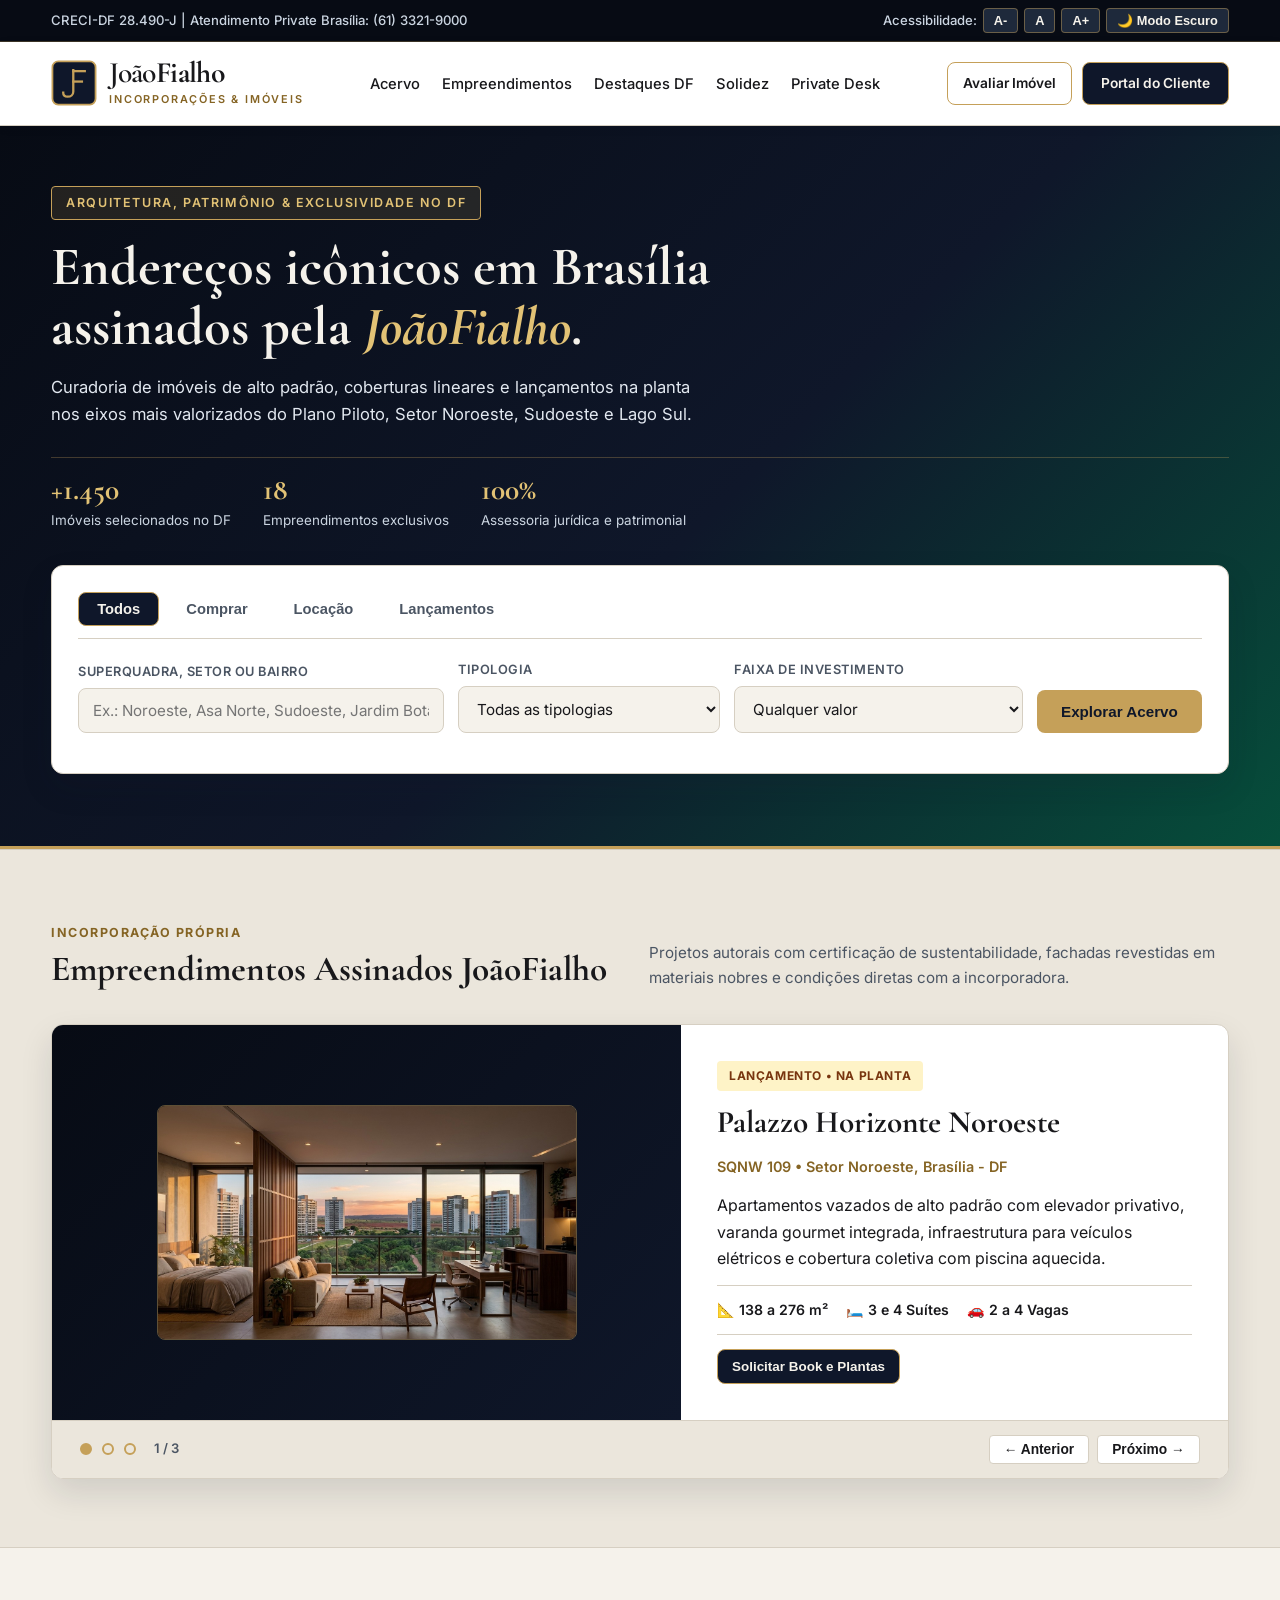
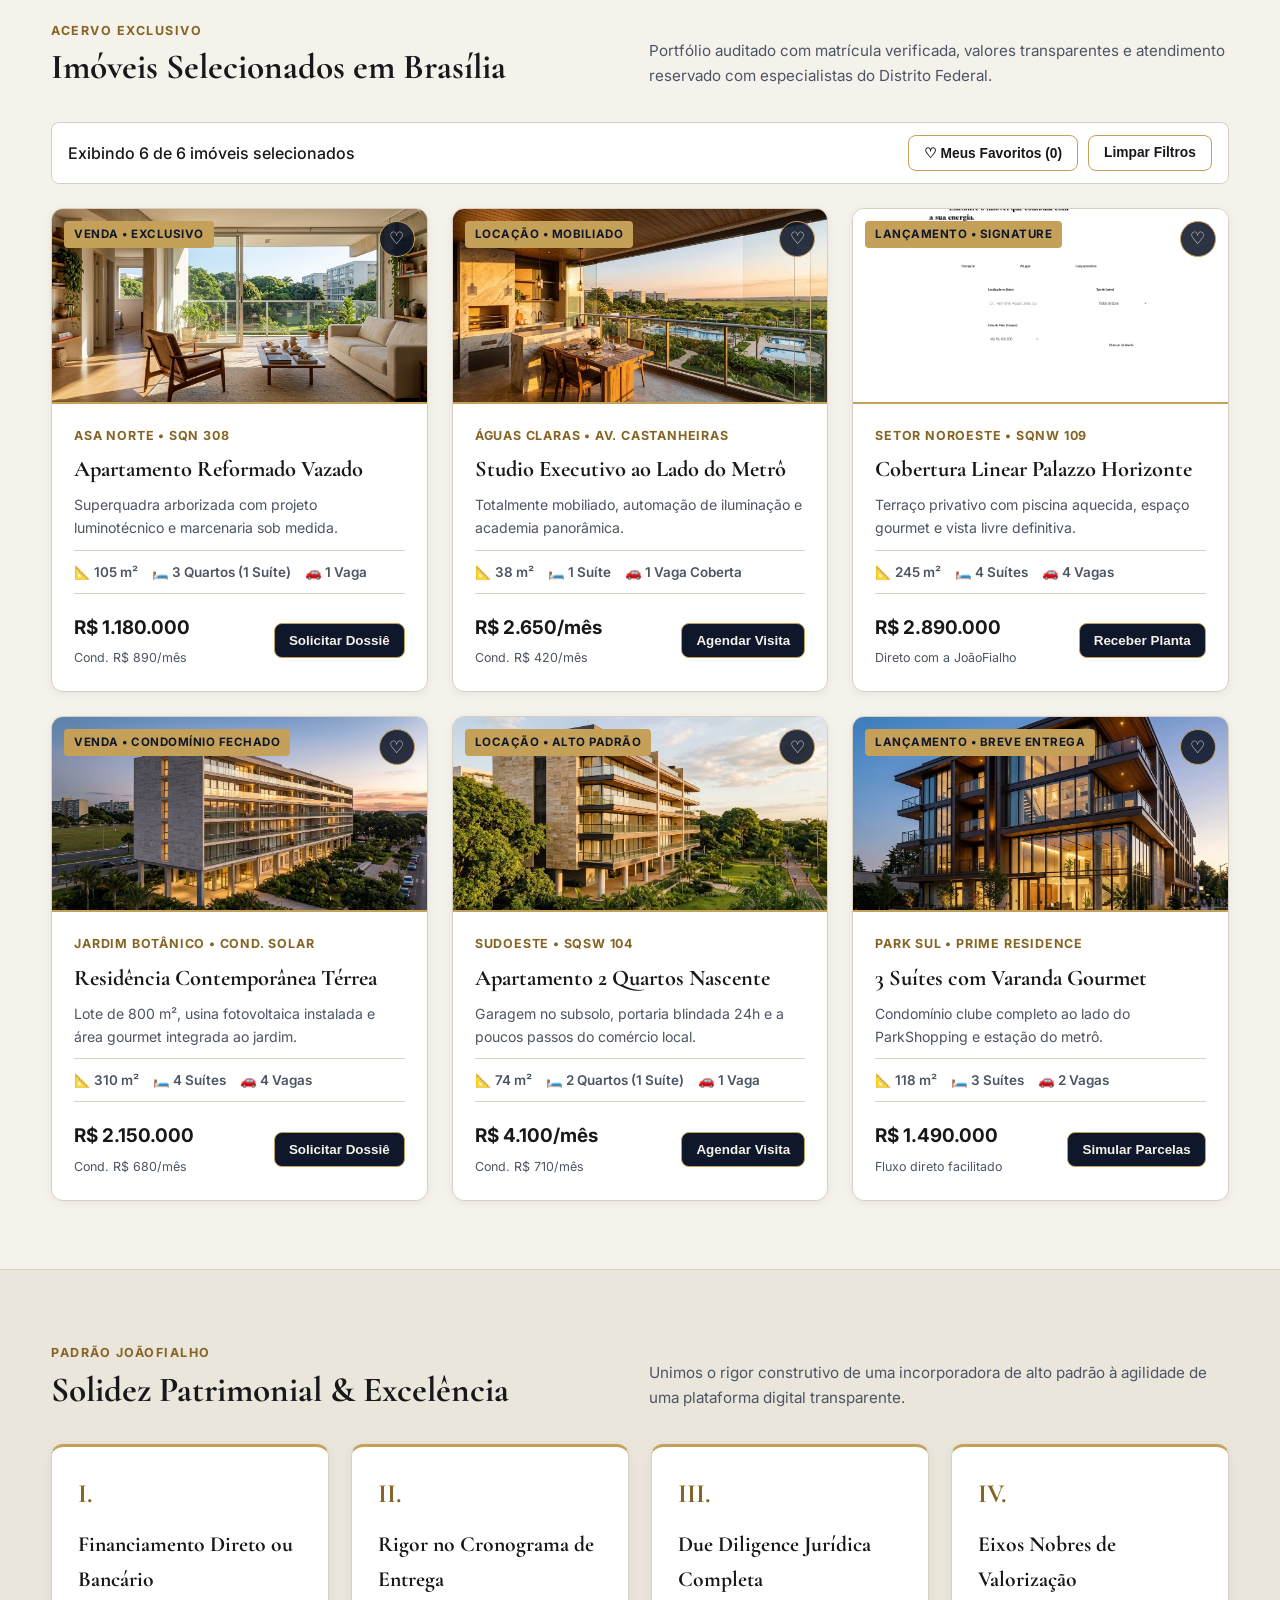
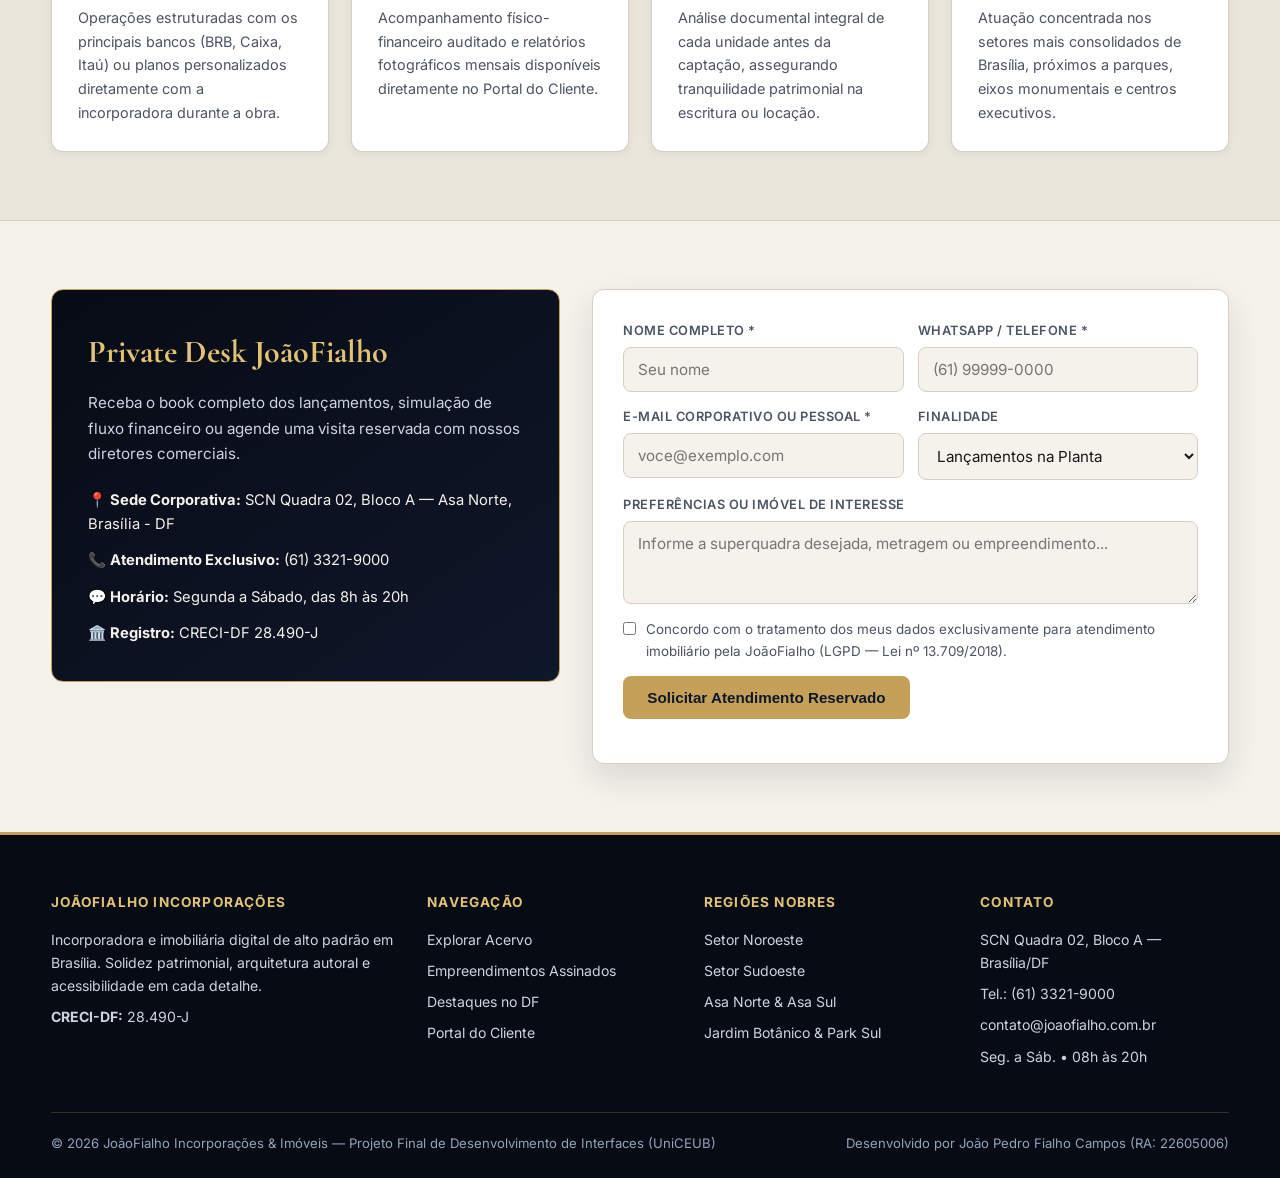
==== commit 4b4c3dd8: "feat(ui): vincula imagens ./img/ no index.html" ====
--- a/index.html
+++ b/index.html
@@ -154,7 +154,7 @@
           <!-- Slide 1 -->
           <article class="carousel__slide is-active" data-slide="0">
             <div class="carousel__visual carousel__visual--1">
-              <img src="data:image/svg+xml;utf8,<svg xmlns='http://www.w3.org/2000/svg' viewBox='0 0 420 280' fill='none'><rect width='420' height='280' fill='%23070B14'/><rect x='50' y='35' width='140' height='215' rx='4' stroke='%23C5A059' stroke-width='2.5' fill='%230F172A'/><rect x='215' y='70' width='155' height='180' rx='4' stroke='%23C5A059' stroke-width='2.5' fill='%231E293B'/><rect x='75' y='62' width='34' height='32' fill='%23C5A059' fill-opacity='0.85'/><rect x='130' y='62' width='34' height='32' fill='%23C5A059' fill-opacity='0.45'/><rect x='75' y='112' width='34' height='32' fill='%23C5A059' fill-opacity='0.45'/><rect x='130' y='112' width='34' height='32' fill='%23C5A059' fill-opacity='0.85'/><rect x='75' y='162' width='34' height='32' fill='%23C5A059' fill-opacity='0.85'/><rect x='130' y='162' width='34' height='32' fill='%23C5A059' fill-opacity='0.85'/><rect x='240' y='98' width='42' height='36' fill='%23F5F2EB' fill-opacity='0.85'/><rect x='302' y='98' width='42' height='36' fill='%23F5F2EB' fill-opacity='0.45'/><rect x='240' y='154' width='42' height='36' fill='%23F5F2EB' fill-opacity='0.85'/><rect x='302' y='154' width='42' height='36' fill='%23F5F2EB' fill-opacity='0.85'/><line x1='25' y1='250' x2='395' y2='250' stroke='%23C5A059' stroke-width='2'/></svg>" alt="Perspectiva arquitetônica noturna das torres do Palazzo Horizonte Noroeste com iluminação dourada">
+              <img src="./img/slide-1.jpg" alt="Perspectiva arquitetônica noturna das torres do Palazzo Horizonte Noroeste com iluminação dourada">
             </div>
             <div class="carousel__body">
               <span class="stage-badge stage-badge--planta">Lançamento • Na Planta</span>
@@ -175,7 +175,7 @@
           <!-- Slide 2 -->
           <article class="carousel__slide" data-slide="1">
             <div class="carousel__visual carousel__visual--2">
-              <img src="data:image/svg+xml;utf8,<svg xmlns='http://www.w3.org/2000/svg' viewBox='0 0 420 280' fill='none'><rect width='420' height='280' fill='%23064E3B'/><rect x='85' y='32' width='250' height='218' rx='4' stroke='%23C5A059' stroke-width='2.5' fill='%230F172A'/><rect x='115' y='58' width='190' height='22' fill='%23C5A059'/><rect x='115' y='100' width='82' height='46' fill='%23F5F2EB' fill-opacity='0.88'/><rect x='223' y='100' width='82' height='46' fill='%23F5F2EB' fill-opacity='0.88'/><rect x='115' y='164' width='82' height='46' fill='%23C5A059' fill-opacity='0.65'/><rect x='223' y='164' width='82' height='46' fill='%23C5A059' fill-opacity='0.65'/><line x1='35' y1='250' x2='385' y2='250' stroke='%23C5A059' stroke-width='2'/></svg>" alt="Fachada contemporânea em travertino e vidro do residencial Jardins do Parque Sudoeste">
+              <img src="./img/slide-2.jpg" alt="Fachada contemporânea em travertino e vidro do residencial Jardins do Parque Sudoeste">
             </div>
             <div class="carousel__body">
               <span class="stage-badge stage-badge--obras">Em Obras • 68% Concluído</span>
@@ -196,7 +196,7 @@
           <!-- Slide 3 -->
           <article class="carousel__slide" data-slide="2">
             <div class="carousel__visual carousel__visual--3">
-              <img src="data:image/svg+xml;utf8,<svg xmlns='http://www.w3.org/2000/svg' viewBox='0 0 420 280' fill='none'><rect width='420' height='280' fill='%23070B14'/><rect x='45' y='75' width='155' height='175' rx='4' stroke='%23C5A059' stroke-width='2.5' fill='%23064E3B'/><rect x='220' y='40' width='155' height='210' rx='4' stroke='%23C5A059' stroke-width='2.5' fill='%230F172A'/><rect x='70' y='100' width='105' height='20' fill='%23C5A059'/><rect x='70' y='138' width='105' height='20' fill='%23F5F2EB' fill-opacity='0.85'/><rect x='70' y='176' width='105' height='20' fill='%23F5F2EB' fill-opacity='0.55'/><rect x='245' y='68' width='105' height='24' fill='%23C5A059'/><rect x='245' y='110' width='105' height='24' fill='%23F5F2EB' fill-opacity='0.85'/><rect x='245' y='152' width='105' height='24' fill='%23F5F2EB' fill-opacity='0.55'/><line x1='25' y1='250' x2='395' y2='250' stroke='%23C5A059' stroke-width='2'/></svg>" alt="Edifício Atelier Residence Asa Norte com lofts de pé-direito duplo pronto para morar">
+              <img src="./img/slide-3.jpg" alt="Edifício Atelier Residence Asa Norte com lofts de pé-direito duplo pronto para morar">
             </div>
             <div class="carousel__body">
               <span class="stage-badge stage-badge--pronto">Pronto para Morar</span>
@@ -255,7 +255,7 @@
             <div class="property-card__media">
               <span class="property-card__tag">Venda • Exclusivo</span>
               <button type="button" class="btn-fav" aria-label="Favoritar Apartamento SQN 308" aria-pressed="false">♡</button>
-              <img src="data:image/svg+xml;utf8,<svg xmlns='http://www.w3.org/2000/svg' viewBox='0 0 360 200' fill='none'><rect width='360' height='200' fill='%230F172A'/><rect x='45' y='28' width='270' height='144' rx='4' stroke='%23C5A059' stroke-width='2' fill='%23070B14'/><rect x='75' y='52' width='56' height='36' fill='%23C5A059'/><rect x='152' y='52' width='56' height='36' fill='%23F5F2EB' fill-opacity='0.85'/><rect x='229' y='52' width='56' height='36' fill='%23C5A059'/><rect x='75' y='108' width='210' height='24' fill='%23064E3B'/></svg>" alt="Fachada modernista de bloco residencial na SQN 308 Asa Norte">
+              <img src="./img/card-1.jpg" alt="Fachada modernista de bloco residencial na SQN 308 Asa Norte">
             </div>
             <div class="property-card__body">
               <span class="property-card__neighborhood">Asa Norte • SQN 308</span>
@@ -281,7 +281,7 @@
             <div class="property-card__media">
               <span class="property-card__tag">Locação • Mobiliado</span>
               <button type="button" class="btn-fav" aria-label="Favoritar Studio Águas Claras" aria-pressed="false">♡</button>
-              <img src="data:image/svg+xml;utf8,<svg xmlns='http://www.w3.org/2000/svg' viewBox='0 0 360 200' fill='none'><rect width='360' height='200' fill='%231E293B'/><rect x='100' y='20' width='160' height='160' rx='4' stroke='%23C5A059' stroke-width='2' fill='%23070B14'/><rect x='128' y='44' width='42' height='32' fill='%23C5A059'/><rect x='190' y='44' width='42' height='32' fill='%23C5A059'/><rect x='128' y='96' width='104' height='52' fill='%23064E3B'/></svg>" alt="Torre executiva contemporânea em Águas Claras próxima ao metrô">
+              <img src="./img/card-2.jpg" alt="Torre executiva contemporânea em Águas Claras próxima ao metrô">
             </div>
             <div class="property-card__body">
               <span class="property-card__neighborhood">Águas Claras • Av. Castanheiras</span>
@@ -307,7 +307,7 @@
             <div class="property-card__media">
               <span class="property-card__tag">Lançamento • Signature</span>
               <button type="button" class="btn-fav" aria-label="Favoritar Cobertura Palazzo Noroeste" aria-pressed="false">♡</button>
-              <img src="data:image/svg+xml;utf8,<svg xmlns='http://www.w3.org/2000/svg' viewBox='0 0 360 200' fill='none'><rect width='360' height='200' fill='%23070B14'/><rect x='40' y='42' width='280' height='136' rx='4' stroke='%23C5A059' stroke-width='2' fill='%230F172A'/><rect x='65' y='24' width='230' height='22' fill='%23C5A059'/><rect x='75' y='72' width='90' height='46' fill='%23F5F2EB' fill-opacity='0.85'/><rect x='195' y='72' width='90' height='46' fill='%23F5F2EB' fill-opacity='0.85'/></svg>" alt="Cobertura linear de alto padrão no Setor Noroeste com terraço panorâmico">
+              <img src="./img/card-3.jpg" alt="Cobertura linear de alto padrão no Setor Noroeste com terraço panorâmico">
             </div>
             <div class="property-card__body">
               <span class="property-card__neighborhood">Setor Noroeste • SQNW 109</span>
@@ -333,7 +333,7 @@
             <div class="property-card__media">
               <span class="property-card__tag">Venda • Condomínio Fechado</span>
               <button type="button" class="btn-fav" aria-label="Favoritar Residência Jardim Botânico" aria-pressed="false">♡</button>
-              <img src="data:image/svg+xml;utf8,<svg xmlns='http://www.w3.org/2000/svg' viewBox='0 0 360 200' fill='none'><rect width='360' height='200' fill='%230F172A'/><polygon points='180,26 55,92 305,92' fill='%23C5A059'/><rect x='80' y='92' width='200' height='84' rx='2' stroke='%23C5A059' stroke-width='2' fill='%23070B14'/><rect x='155' y='118' width='50' height='58' fill='%23064E3B'/></svg>" alt="Residência contemporânea térrea em condomínio fechado no Jardim Botânico">
+              <img src="./img/card-4.jpg" alt="Residência contemporânea térrea em condomínio fechado no Jardim Botânico">
             </div>
             <div class="property-card__body">
               <span class="property-card__neighborhood">Jardim Botânico • Cond. Solar</span>
@@ -359,7 +359,7 @@
             <div class="property-card__media">
               <span class="property-card__tag">Locação • Alto Padrão</span>
               <button type="button" class="btn-fav" aria-label="Favoritar Apartamento Sudoeste" aria-pressed="false">♡</button>
-              <img src="data:image/svg+xml;utf8,<svg xmlns='http://www.w3.org/2000/svg' viewBox='0 0 360 200' fill='none'><rect width='360' height='200' fill='%231E293B'/><rect x='60' y='30' width='240' height='142' rx='4' stroke='%23C5A059' stroke-width='2' fill='%23070B14'/><rect x='92' y='56' width='74' height='42' fill='%23C5A059'/><rect x='194' y='56' width='74' height='42' fill='%23C5A059'/><rect x='92' y='116' width='176' height='30' fill='%23064E3B'/></svg>" alt="Edifício residencial nascente na SQSW 104 Setor Sudoeste">
+              <img src="./img/card-5.jpg" alt="Edifício residencial nascente na SQSW 104 Setor Sudoeste">
             </div>
             <div class="property-card__body">
               <span class="property-card__neighborhood">Sudoeste • SQSW 104</span>
@@ -385,7 +385,7 @@
             <div class="property-card__media">
               <span class="property-card__tag">Lançamento • Breve Entrega</span>
               <button type="button" class="btn-fav" aria-label="Favoritar Prime Residence Park Sul" aria-pressed="false">♡</button>
-              <img src="data:image/svg+xml;utf8,<svg xmlns='http://www.w3.org/2000/svg' viewBox='0 0 360 200' fill='none'><rect width='360' height='200' fill='%23070B14'/><rect x='70' y='28' width='95' height='148' rx='4' stroke='%23C5A059' stroke-width='2' fill='%23064E3B'/><rect x='195' y='48' width='95' height='128' rx='4' stroke='%23C5A059' stroke-width='2' fill='%230F172A'/><rect x='96' y='56' width='42' height='28' fill='%23C5A059'/><rect x='221' y='76' width='42' height='28' fill='%23F5F2EB'/></svg>" alt="Condomínio clube Prime Residence no Park Sul">
+              <img src="./img/card-6.jpg" alt="Condomínio clube Prime Residence no Park Sul">
             </div>
             <div class="property-card__body">
               <span class="property-card__neighborhood">Park Sul • Prime Residence</span>
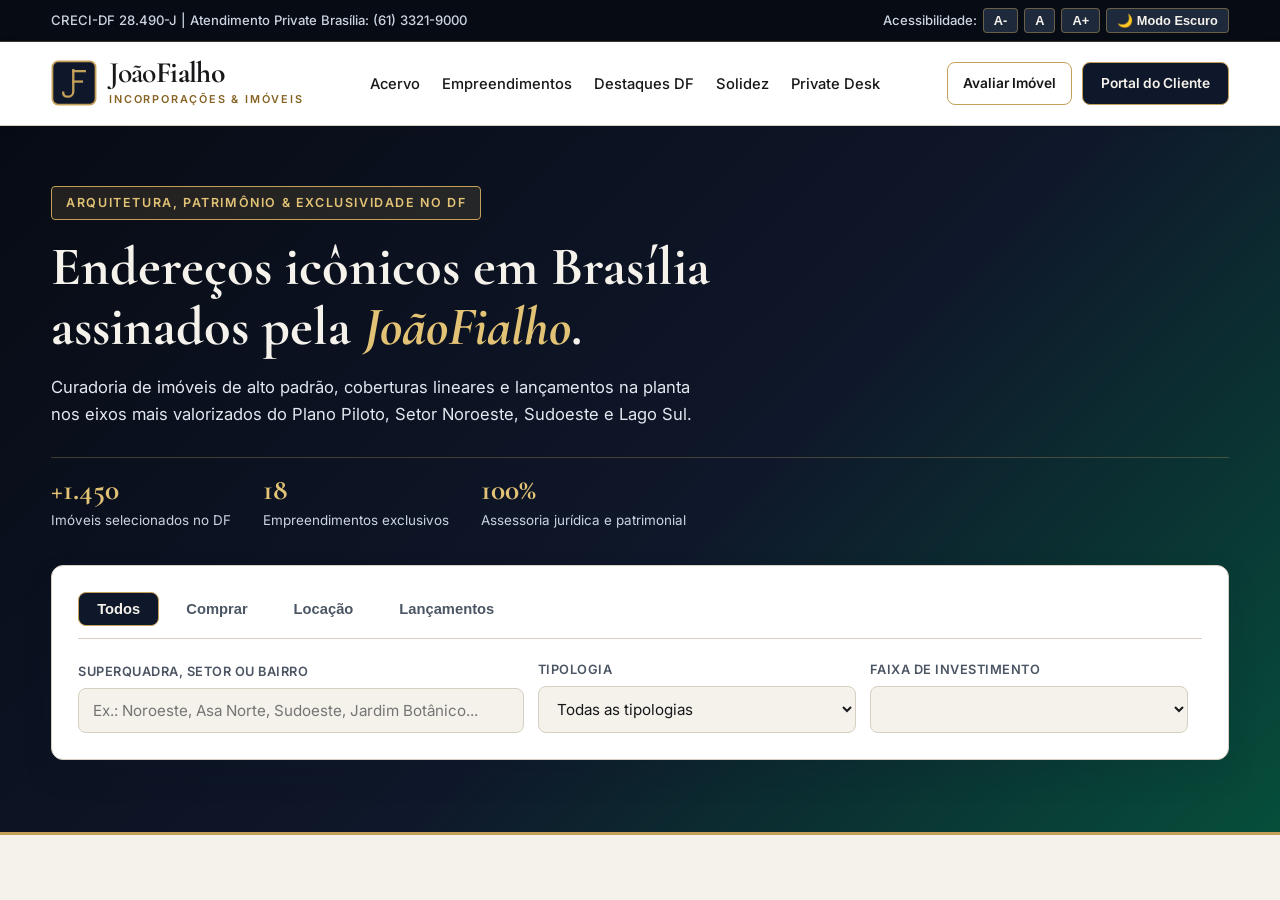
==== commit 01610db8: "Remove investment range options and sections Removed investment range options and related sections f" ====
--- a/index.html
+++ b/index.html
@@ -124,444 +124,4 @@
             <div class="form-group">
               <label for="select-faixa" id="label-faixa">Faixa de Investimento</label>
               <select id="select-faixa">
-                <option value="todas">Qualquer valor</option>
-                <option value="faixa-1">Até R$ 1.500.000 / R$ 3.000 mês</option>
-                <option value="faixa-2">R$ 1.500.000 a R$ 2.500.000</option>
-                <option value="faixa-3">Acima de R$ 2.500.000</option>
-              </select>
-            </div>
-
-            <button type="submit" class="btn-cta">Explorar Acervo</button>
-          </form>
-
-          <p id="search-feedback" class="search-feedback" aria-live="polite"></p>
-        </div>
-      </div>
-    </section>
-
-    <!-- Carrossel de Lançamentos e Empreendimentos -->
-    <section id="lancamentos" class="section section--alt" aria-labelledby="titulo-lancamentos">
-      <div class="container">
-        <div class="section-header">
-          <div>
-            <span class="section-header__tag">Incorporação Própria</span>
-            <h2 id="titulo-lancamentos" class="section-header__title">Empreendimentos Assinados JoãoFialho</h2>
-          </div>
-          <p class="section-header__desc">Projetos autorais com certificação de sustentabilidade, fachadas revestidas em materiais nobres e condições diretas com a incorporadora.</p>
-        </div>
-
-        <div class="carousel" id="empreendimentos-carousel" aria-roledescription="carrossel" aria-label="Empreendimentos em Destaque">
-          <!-- Slide 1 -->
-          <article class="carousel__slide is-active" data-slide="0">
-            <div class="carousel__visual carousel__visual--1">
-              <img src="./img/slide-1.jpg" alt="Perspectiva arquitetônica noturna das torres do Palazzo Horizonte Noroeste com iluminação dourada">
-            </div>
-            <div class="carousel__body">
-              <span class="stage-badge stage-badge--planta">Lançamento • Na Planta</span>
-              <h3 class="carousel__title">Palazzo Horizonte Noroeste</h3>
-              <p class="carousel__location">SQNW 109 • Setor Noroeste, Brasília - DF</p>
-              <p>Apartamentos vazados de alto padrão com elevador privativo, varanda gourmet integrada, infraestrutura para veículos elétricos e cobertura coletiva com piscina aquecida.</p>
-              <div class="carousel__specs">
-                <span>📐 138 a 276 m²</span>
-                <span>🛏️ 3 e 4 Suítes</span>
-                <span>🚗 2 a 4 Vagas</span>
-              </div>
-              <div>
-                <button type="button" class="btn-cta btn-card" data-imovel="Palazzo Horizonte Noroeste (Na Planta)">Solicitar Book e Plantas</button>
-              </div>
-            </div>
-          </article>
-
-          <!-- Slide 2 -->
-          <article class="carousel__slide" data-slide="1">
-            <div class="carousel__visual carousel__visual--2">
-              <img src="./img/slide-2.jpg" alt="Fachada contemporânea em travertino e vidro do residencial Jardins do Parque Sudoeste">
-            </div>
-            <div class="carousel__body">
-              <span class="stage-badge stage-badge--obras">Em Obras • 68% Concluído</span>
-              <h3 class="carousel__title">Jardins do Parque Sudoeste</h3>
-              <p class="carousel__location">QMSW 05 • Setor Sudoeste, Brasília - DF</p>
-              <p>Localização privilegiada ao lado do Parque da Cidade, com fachada aerada em porcelanato travertino, automação residencial e lazer completo no pilotis.</p>
-              <div class="carousel__specs">
-                <span>📐 84 a 112 m²</span>
-                <span>🛏️ 2 e 3 Suítes</span>
-                <span>🚗 2 Vagas Soltas</span>
-              </div>
-              <div>
-                <button type="button" class="btn-cta btn-card" data-imovel="Jardins do Parque Sudoeste (Em Obras)">Agendar Visita ao Decorado</button>
-              </div>
-            </div>
-          </article>
-
-          <!-- Slide 3 -->
-          <article class="carousel__slide" data-slide="2">
-            <div class="carousel__visual carousel__visual--3">
-              <img src="./img/slide-3.jpg" alt="Edifício Atelier Residence Asa Norte com lofts de pé-direito duplo pronto para morar">
-            </div>
-            <div class="carousel__body">
-              <span class="stage-badge stage-badge--pronto">Pronto para Morar</span>
-              <h3 class="carousel__title">Atelier Residence Asa Norte</h3>
-              <p class="carousel__location">CLN 210 • Asa Norte, Brasília - DF</p>
-              <p>Studios executivos e lofts duplex com pé-direito duplo, conciergerie, sala de reuniões privativa e alta liquidez para patrimônio e locação.</p>
-              <div class="carousel__specs">
-                <span>📐 36 a 68 m²</span>
-                <span>🛏️ Studio / Loft</span>
-                <span>🚗 1 Vaga + Valet</span>
-              </div>
-              <div>
-                <button type="button" class="btn-cta btn-card" data-imovel="Atelier Residence Asa Norte (Pronto)">Simular Proposta</button>
-              </div>
-            </div>
-          </article>
-
-          <div class="carousel__controls">
-            <div class="carousel__dots" role="tablist" aria-label="Selecionar empreendimento">
-              <button type="button" class="carousel__dot is-active" data-goto="0" aria-label="Empreendimento 1: Palazzo Horizonte"></button>
-              <button type="button" class="carousel__dot" data-goto="1" aria-label="Empreendimento 2: Jardins do Parque"></button>
-              <button type="button" class="carousel__dot" data-goto="2" aria-label="Empreendimento 3: Atelier Residence"></button>
-              <span id="carousel-counter" class="carousel__counter" aria-live="polite">1 / 3</span>
-            </div>
-            <div class="carousel__arrows">
-              <button type="button" id="carousel-prev" class="btn-carousel" aria-label="Empreendimento anterior">← Anterior</button>
-              <button type="button" id="carousel-next" class="btn-carousel" aria-label="Próximo empreendimento">Próximo →</button>
-            </div>
-          </div>
-        </div>
-      </div>
-    </section>
-
-    <!-- Vitrine de Cartões de Imóveis -->
-    <section id="vitrine" class="section" aria-labelledby="titulo-vitrine">
-      <div class="container">
-        <div class="section-header">
-          <div>
-            <span class="section-header__tag">Acervo Exclusivo</span>
-            <h2 id="titulo-vitrine" class="section-header__title">Imóveis Selecionados em Brasília</h2>
-          </div>
-          <p class="section-header__desc">Portfólio auditado com matrícula verificada, valores transparentes e atendimento reservado com especialistas do Distrito Federal.</p>
-        </div>
-
-        <div class="vitrine-toolbar">
-          <span id="vitrine-count" class="a11y-bar__label" style="color: var(--text-main);">Exibindo 6 de 6 imóveis selecionados</span>
-          <div class="vitrine-toolbar__actions">
-            <button type="button" id="btn-filter-favs" class="btn-outline" aria-pressed="false">♡ Meus Favoritos (<span id="fav-count">0</span>)</button>
-            <button type="button" id="btn-reset-filters" class="btn-outline">Limpar Filtros</button>
-          </div>
-        </div>
-
-        <div id="properties-grid" class="properties-grid">
-          <!-- Card 1 -->
-          <article class="property-card" data-id="imovel-1" data-mode="comprar" data-type="apartamento" data-tier="faixa-1" data-location="asa norte sqn 308">
-            <div class="property-card__media">
-              <span class="property-card__tag">Venda • Exclusivo</span>
-              <button type="button" class="btn-fav" aria-label="Favoritar Apartamento SQN 308" aria-pressed="false">♡</button>
-              <img src="./img/card-1.jpg" alt="Fachada modernista de bloco residencial na SQN 308 Asa Norte">
-            </div>
-            <div class="property-card__body">
-              <span class="property-card__neighborhood">Asa Norte • SQN 308</span>
-              <h3 class="property-card__title">Apartamento Reformado Vazado</h3>
-              <p class="property-card__address">Superquadra arborizada com projeto luminotécnico e marcenaria sob medida.</p>
-              <div class="property-card__features">
-                <span>📐 105 m²</span>
-                <span>🛏️ 3 Quartos (1 Suíte)</span>
-                <span>🚗 1 Vaga</span>
-              </div>
-              <div class="property-card__footer">
-                <div class="property-card__price">
-                  <strong>R$ 1.180.000</strong>
-                  <span>Cond. R$ 890/mês</span>
-                </div>
-                <button type="button" class="btn-card" data-imovel="Apartamento SQN 308 (R$ 1.180.000)">Solicitar Dossiê</button>
-              </div>
-            </div>
-          </article>
-
-          <!-- Card 2 -->
-          <article class="property-card" data-id="imovel-2" data-mode="alugar" data-type="studio" data-tier="faixa-1" data-location="aguas claras castanheiras">
-            <div class="property-card__media">
-              <span class="property-card__tag">Locação • Mobiliado</span>
-              <button type="button" class="btn-fav" aria-label="Favoritar Studio Águas Claras" aria-pressed="false">♡</button>
-              <img src="./img/card-2.jpg" alt="Torre executiva contemporânea em Águas Claras próxima ao metrô">
-            </div>
-            <div class="property-card__body">
-              <span class="property-card__neighborhood">Águas Claras • Av. Castanheiras</span>
-              <h3 class="property-card__title">Studio Executivo ao Lado do Metrô</h3>
-              <p class="property-card__address">Totalmente mobiliado, automação de iluminação e academia panorâmica.</p>
-              <div class="property-card__features">
-                <span>📐 38 m²</span>
-                <span>🛏️ 1 Suíte</span>
-                <span>🚗 1 Vaga Coberta</span>
-              </div>
-              <div class="property-card__footer">
-                <div class="property-card__price">
-                  <strong>R$ 2.650/mês</strong>
-                  <span>Cond. R$ 420/mês</span>
-                </div>
-                <button type="button" class="btn-card" data-imovel="Studio Águas Claras (R$ 2.650/mês)">Agendar Visita</button>
-              </div>
-            </div>
-          </article>
-
-          <!-- Card 3 -->
-          <article class="property-card" data-id="imovel-3" data-mode="lancamentos" data-type="cobertura" data-tier="faixa-3" data-location="noroeste sqnw 109">
-            <div class="property-card__media">
-              <span class="property-card__tag">Lançamento • Signature</span>
-              <button type="button" class="btn-fav" aria-label="Favoritar Cobertura Palazzo Noroeste" aria-pressed="false">♡</button>
-              <img src="./img/card-3.jpg" alt="Cobertura linear de alto padrão no Setor Noroeste com terraço panorâmico">
-            </div>
-            <div class="property-card__body">
-              <span class="property-card__neighborhood">Setor Noroeste • SQNW 109</span>
-              <h3 class="property-card__title">Cobertura Linear Palazzo Horizonte</h3>
-              <p class="property-card__address">Terraço privativo com piscina aquecida, espaço gourmet e vista livre definitiva.</p>
-              <div class="property-card__features">
-                <span>📐 245 m²</span>
-                <span>🛏️ 4 Suítes</span>
-                <span>🚗 4 Vagas</span>
-              </div>
-              <div class="property-card__footer">
-                <div class="property-card__price">
-                  <strong>R$ 2.890.000</strong>
-                  <span>Direto com a JoãoFialho</span>
-                </div>
-                <button type="button" class="btn-card" data-imovel="Cobertura Palazzo Noroeste (R$ 2.890.000)">Receber Planta</button>
-              </div>
-            </div>
-          </article>
-
-          <!-- Card 4 -->
-          <article class="property-card" data-id="imovel-4" data-mode="comprar" data-type="casa" data-tier="faixa-2" data-location="jardim botanico solar">
-            <div class="property-card__media">
-              <span class="property-card__tag">Venda • Condomínio Fechado</span>
-              <button type="button" class="btn-fav" aria-label="Favoritar Residência Jardim Botânico" aria-pressed="false">♡</button>
-              <img src="./img/card-4.jpg" alt="Residência contemporânea térrea em condomínio fechado no Jardim Botânico">
-            </div>
-            <div class="property-card__body">
-              <span class="property-card__neighborhood">Jardim Botânico • Cond. Solar</span>
-              <h3 class="property-card__title">Residência Contemporânea Térrea</h3>
-              <p class="property-card__address">Lote de 800 m², usina fotovoltaica instalada e área gourmet integrada ao jardim.</p>
-              <div class="property-card__features">
-                <span>📐 310 m²</span>
-                <span>🛏️ 4 Suítes</span>
-                <span>🚗 4 Vagas</span>
-              </div>
-              <div class="property-card__footer">
-                <div class="property-card__price">
-                  <strong>R$ 2.150.000</strong>
-                  <span>Cond. R$ 680/mês</span>
-                </div>
-                <button type="button" class="btn-card" data-imovel="Residência Jardim Botânico (R$ 2.150.000)">Solicitar Dossiê</button>
-              </div>
-            </div>
-          </article>
-
-          <!-- Card 5 -->
-          <article class="property-card" data-id="imovel-5" data-mode="alugar" data-type="apartamento" data-tier="faixa-2" data-location="sudoeste sqsw 104">
-            <div class="property-card__media">
-              <span class="property-card__tag">Locação • Alto Padrão</span>
-              <button type="button" class="btn-fav" aria-label="Favoritar Apartamento Sudoeste" aria-pressed="false">♡</button>
-              <img src="./img/card-5.jpg" alt="Edifício residencial nascente na SQSW 104 Setor Sudoeste">
-            </div>
-            <div class="property-card__body">
-              <span class="property-card__neighborhood">Sudoeste • SQSW 104</span>
-              <h3 class="property-card__title">Apartamento 2 Quartos Nascente</h3>
-              <p class="property-card__address">Garagem no subsolo, portaria blindada 24h e a poucos passos do comércio local.</p>
-              <div class="property-card__features">
-                <span>📐 74 m²</span>
-                <span>🛏️ 2 Quartos (1 Suíte)</span>
-                <span>🚗 1 Vaga</span>
-              </div>
-              <div class="property-card__footer">
-                <div class="property-card__price">
-                  <strong>R$ 4.100/mês</strong>
-                  <span>Cond. R$ 710/mês</span>
-                </div>
-                <button type="button" class="btn-card" data-imovel="Apartamento Sudoeste (R$ 4.100/mês)">Agendar Visita</button>
-              </div>
-            </div>
-          </article>
-
-          <!-- Card 6 -->
-          <article class="property-card" data-id="imovel-6" data-mode="lancamentos" data-type="apartamento" data-tier="faixa-1" data-location="park sul prime">
-            <div class="property-card__media">
-              <span class="property-card__tag">Lançamento • Breve Entrega</span>
-              <button type="button" class="btn-fav" aria-label="Favoritar Prime Residence Park Sul" aria-pressed="false">♡</button>
-              <img src="./img/card-6.jpg" alt="Condomínio clube Prime Residence no Park Sul">
-            </div>
-            <div class="property-card__body">
-              <span class="property-card__neighborhood">Park Sul • Prime Residence</span>
-              <h3 class="property-card__title">3 Suítes com Varanda Gourmet</h3>
-              <p class="property-card__address">Condomínio clube completo ao lado do ParkShopping e estação do metrô.</p>
-              <div class="property-card__features">
-                <span>📐 118 m²</span>
-                <span>🛏️ 3 Suítes</span>
-                <span>🚗 2 Vagas</span>
-              </div>
-              <div class="property-card__footer">
-                <div class="property-card__price">
-                  <strong>R$ 1.490.000</strong>
-                  <span>Fluxo direto facilitado</span>
-                </div>
-                <button type="button" class="btn-card" data-imovel="Prime Residence Park Sul (R$ 1.490.000)">Simular Parcelas</button>
-              </div>
-            </div>
-          </article>
-        </div>
-
-        <div id="vitrine-empty" class="empty-state" hidden>
-          <p style="margin-bottom: 14px; font-weight: 600;">Nenhum imóvel corresponde exatamente aos filtros selecionados.</p>
-          <button type="button" id="btn-empty-reset" class="btn-cta">Exibir Todos os Imóveis</button>
-        </div>
-      </div>
-    </section>
-
-    <!-- Cartões Explicativos (Pilares Institucionais) -->
-    <section id="diferenciais" class="section section--alt" aria-labelledby="titulo-diferenciais">
-      <div class="container">
-        <div class="section-header">
-          <div>
-            <span class="section-header__tag">Padrão JoãoFialho</span>
-            <h2 id="titulo-diferenciais" class="section-header__title">Solidez Patrimonial & Excelência</h2>
-          </div>
-          <p class="section-header__desc">Unimos o rigor construtivo de uma incorporadora de alto padrão à agilidade de uma plataforma digital transparente.</p>
-        </div>
-
-        <div class="info-grid">
-          <article class="info-card">
-            <div class="info-card__icon" aria-hidden="true">I.</div>
-            <h3>Financiamento Direto ou Bancário</h3>
-            <p>Operações estruturadas com os principais bancos (BRB, Caixa, Itaú) ou planos personalizados diretamente com a incorporadora durante a obra.</p>
-          </article>
-
-          <article class="info-card">
-            <div class="info-card__icon" aria-hidden="true">II.</div>
-            <h3>Rigor no Cronograma de Entrega</h3>
-            <p>Acompanhamento físico-financeiro auditado e relatórios fotográficos mensais disponíveis diretamente no Portal do Cliente.</p>
-          </article>
-
-          <article class="info-card">
-            <div class="info-card__icon" aria-hidden="true">III.</div>
-            <h3>Due Diligence Jurídica Completa</h3>
-            <p>Análise documental integral de cada unidade antes da captação, assegurando tranquilidade patrimonial na escritura ou locação.</p>
-          </article>
-
-          <article class="info-card">
-            <div class="info-card__icon" aria-hidden="true">IV.</div>
-            <h3>Eixos Nobres de Valorização</h3>
-            <p>Atuação concentrada nos setores mais consolidados de Brasília, próximos a parques, eixos monumentais e centros executivos.</p>
-          </article>
-        </div>
-      </div>
-    </section>
-
-    <!-- Seção de Contato com Formulário (Private Desk) -->
-    <section id="contato" class="section" aria-labelledby="titulo-contato">
-      <div class="container contact-layout">
-        <div class="contact-panel">
-          <h2 id="titulo-contato">Private Desk JoãoFialho</h2>
-          <p>Receba o book completo dos lançamentos, simulação de fluxo financeiro ou agende uma visita reservada com nossos diretores comerciais.</p>
-          <ul class="contact-list">
-            <li>📍 <strong>Sede Corporativa:</strong> SCN Quadra 02, Bloco A — Asa Norte, Brasília - DF</li>
-            <li>📞 <strong>Atendimento Exclusivo:</strong> (61) 3321-9000</li>
-            <li>💬 <strong>Horário:</strong> Segunda a Sábado, das 8h às 20h</li>
-            <li>🏛️ <strong>Registro:</strong> CRECI-DF 28.490-J</li>
-          </ul>
-        </div>
-
-        <div class="contact-form-card">
-          <form id="contact-form" class="contact-form-grid">
-            <div class="form-group">
-              <label for="contato-nome">Nome Completo *</label>
-              <input type="text" id="contato-nome" placeholder="Seu nome" required>
-            </div>
-
-            <div class="form-group">
-              <label for="contato-telefone">WhatsApp / Telefone *</label>
-              <input type="tel" id="contato-telefone" placeholder="(61) 99999-0000" required>
-            </div>
-
-            <div class="form-group">
-              <label for="contato-email">E-mail Corporativo ou Pessoal *</label>
-              <input type="email" id="contato-email" placeholder="voce@exemplo.com" required>
-            </div>
-
-            <div class="form-group">
-              <label for="contato-interesse">Finalidade</label>
-              <select id="contato-interesse">
-                <option value="Lançamentos na Planta">Lançamentos na Planta</option>
-                <option value="Aquisição de Imóvel Pronto">Aquisição de Imóvel Pronto</option>
-                <option value="Locação Residencial / Executiva">Locação Residencial / Executiva</option>
-                <option value="Avaliação e Captação de Imóvel">Avaliação e Captação de Imóvel</option>
-              </select>
-            </div>
-
-            <div class="form-group full-span">
-              <label for="contato-mensagem">Preferências ou Imóvel de Interesse</label>
-              <textarea id="contato-mensagem" rows="3" placeholder="Informe a superquadra desejada, metragem ou empreendimento..."></textarea>
-            </div>
-
-            <div class="checkbox-row full-span">
-              <input type="checkbox" id="contato-lgpd" required>
-              <label for="contato-lgpd">Concordo com o tratamento dos meus dados exclusivamente para atendimento imobiliário pela JoãoFialho (LGPD — Lei nº 13.709/2018).</label>
-            </div>
-
-            <div class="full-span">
-              <button type="submit" class="btn-cta">Solicitar Atendimento Reservado</button>
-              <p id="contact-feedback" class="search-feedback" aria-live="polite"></p>
-            </div>
-          </form>
-        </div>
-      </div>
-    </section>
-  </main>
-
-  <!-- Rodapé Institucional -->
-  <footer class="site-footer">
-    <div class="container">
-      <div class="footer-grid">
-        <div class="footer-col">
-          <h3>JoãoFialho Incorporações</h3>
-          <p>Incorporadora e imobiliária digital de alto padrão em Brasília. Solidez patrimonial, arquitetura autoral e acessibilidade em cada detalhe.</p>
-          <p><strong>CRECI-DF:</strong> 28.490-J</p>
-        </div>
-
-        <div class="footer-col">
-          <h3>Navegação</h3>
-          <ul>
-            <li><a href="#busca">Explorar Acervo</a></li>
-            <li><a href="#lancamentos">Empreendimentos Assinados</a></li>
-            <li><a href="#vitrine">Destaques no DF</a></li>
-            <li><a href="login.html">Portal do Cliente</a></li>
-          </ul>
-        </div>
-
-        <div class="footer-col">
-          <h3>Regiões Nobres</h3>
-          <ul>
-            <li><a href="#vitrine">Setor Noroeste</a></li>
-            <li><a href="#vitrine">Setor Sudoeste</a></li>
-            <li><a href="#vitrine">Asa Norte & Asa Sul</a></li>
-            <li><a href="#vitrine">Jardim Botânico & Park Sul</a></li>
-          </ul>
-        </div>
-
-        <div class="footer-col">
-          <h3>Contato</h3>
-          <ul>
-            <li>SCN Quadra 02, Bloco A — Brasília/DF</li>
-            <li>Tel.: (61) 3321-9000</li>
-            <li>contato@joaofialho.com.br</li>
-            <li>Seg. a Sáb. • 08h às 20h</li>
-          </ul>
-        </div>
-      </div>
-
-      <div class="footer-bottom">
-        <span>© 2026 JoãoFialho Incorporações & Imóveis — Projeto Final de Desenvolvimento de Interfaces (UniCEUB)</span>
-        <span>Desenvolvido por João Pedro Fialho Campos (RA: 22605006)</span>
-      </div>
-    </div>
-  </footer>
-
-  <script src="./js/main.js"></script>
-</body>
-</html>
+                <option value="
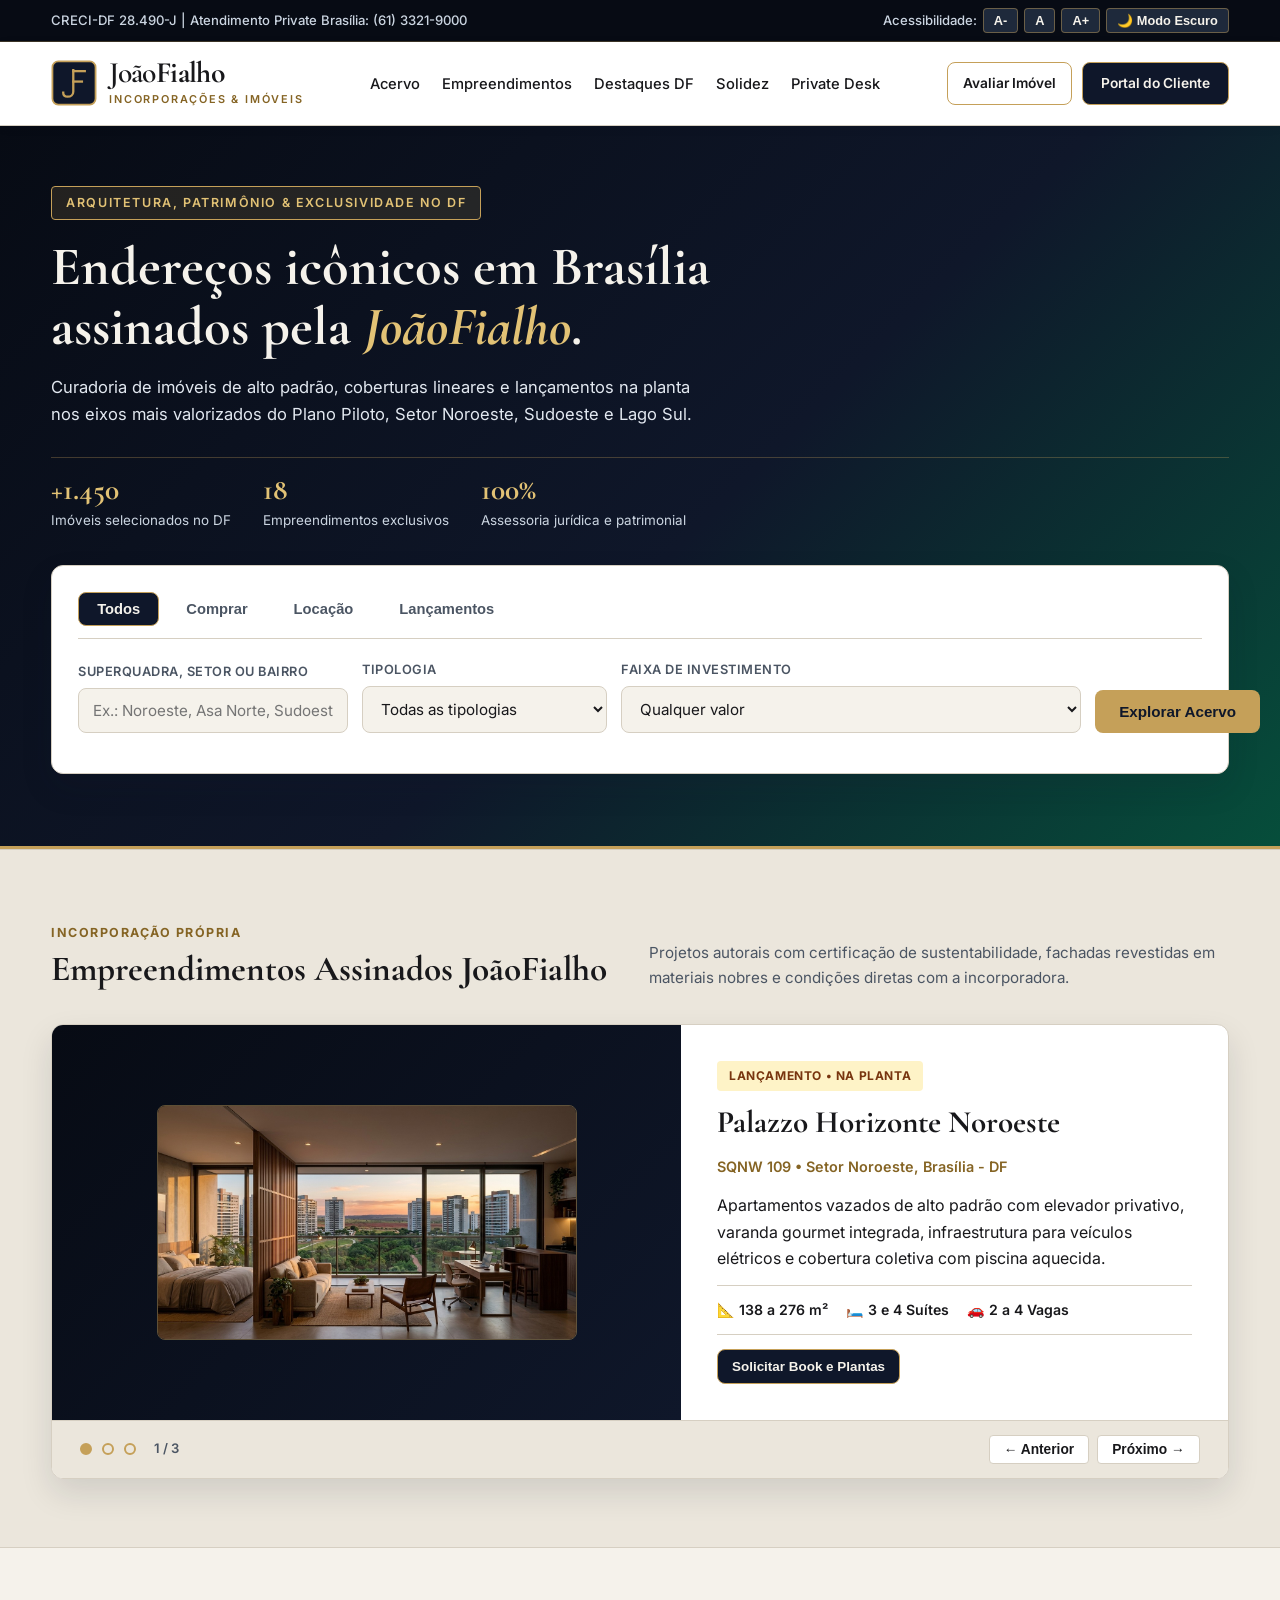
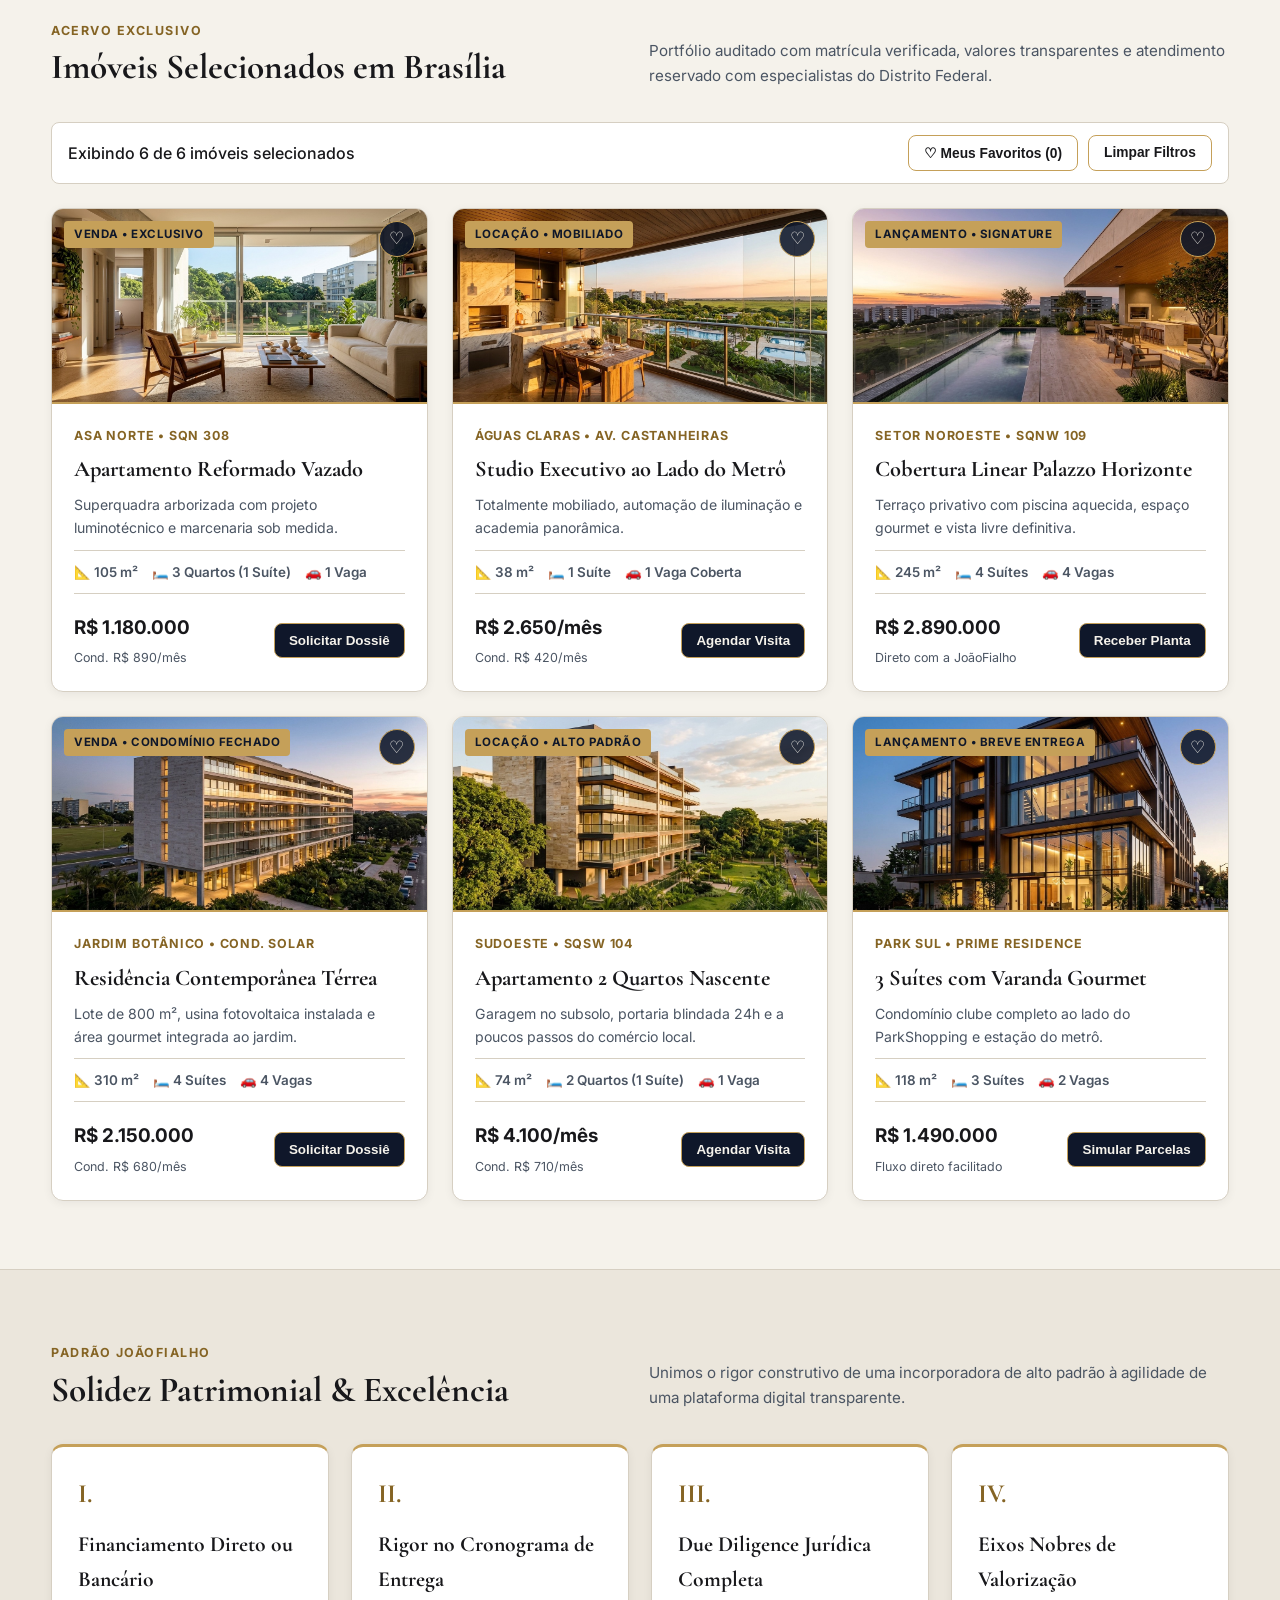
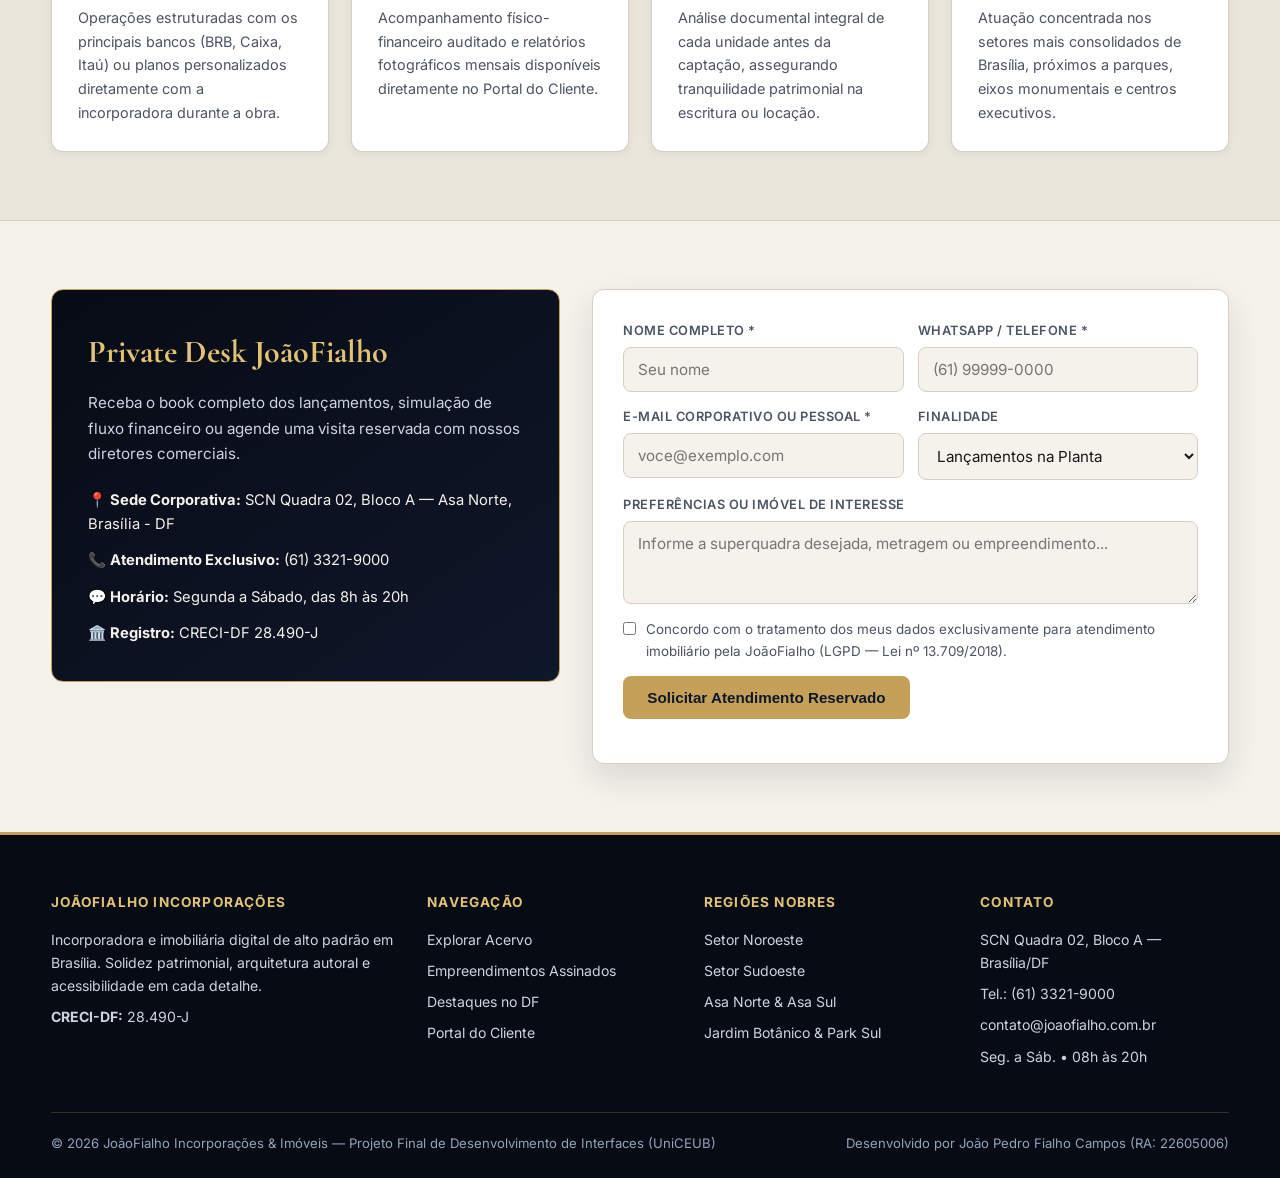
==== commit e42a6490: "Update investment range options and property cards" ====
--- a/index.html
+++ b/index.html
@@ -124,4 +124,444 @@
             <div class="form-group">
               <label for="select-faixa" id="label-faixa">Faixa de Investimento</label>
               <select id="select-faixa">
-                <option value="
+                <option value="todas">Qualquer valor</option>
+                <option value="faixa-1">Até R$ 1.500.000 (Venda) / até R$ 3.000 (Locação)</option>
+                <option value="faixa-2">R$ 1.500.000 a R$ 2.500.000 / R$ 3.000 a R$ 5.000 mês</option>
+                <option value="faixa-3">Acima de R$ 2.500.000 / acima de R$ 5.000 mês</option>
+              </select>
+            </div>
+
+            <button type="submit" class="btn-cta">Explorar Acervo</button>
+          </form>
+
+          <p id="search-feedback" class="search-feedback" aria-live="polite"></p>
+        </div>
+      </div>
+    </section>
+
+    <!-- Carrossel de Lançamentos e Empreendimentos -->
+    <section id="lancamentos" class="section section--alt" aria-labelledby="titulo-lancamentos">
+      <div class="container">
+        <div class="section-header">
+          <div>
+            <span class="section-header__tag">Incorporação Própria</span>
+            <h2 id="titulo-lancamentos" class="section-header__title">Empreendimentos Assinados JoãoFialho</h2>
+          </div>
+          <p class="section-header__desc">Projetos autorais com certificação de sustentabilidade, fachadas revestidas em materiais nobres e condições diretas com a incorporadora.</p>
+        </div>
+
+        <div class="carousel" id="empreendimentos-carousel" aria-roledescription="carrossel" aria-label="Empreendimentos em Destaque">
+          <!-- Slide 1 -->
+          <article class="carousel__slide is-active" data-slide="0">
+            <div class="carousel__visual carousel__visual--1">
+              <img src="./img/slide-1.jpg" alt="Perspectiva arquitetônica noturna das torres do Palazzo Horizonte Noroeste com iluminação dourada">
+            </div>
+            <div class="carousel__body">
+              <span class="stage-badge stage-badge--planta">Lançamento • Na Planta</span>
+              <h3 class="carousel__title">Palazzo Horizonte Noroeste</h3>
+              <p class="carousel__location">SQNW 109 • Setor Noroeste, Brasília - DF</p>
+              <p>Apartamentos vazados de alto padrão com elevador privativo, varanda gourmet integrada, infraestrutura para veículos elétricos e cobertura coletiva com piscina aquecida.</p>
+              <div class="carousel__specs">
+                <span>📐 138 a 276 m²</span>
+                <span>🛏️ 3 e 4 Suítes</span>
+                <span>🚗 2 a 4 Vagas</span>
+              </div>
+              <div>
+                <button type="button" class="btn-cta btn-card" data-imovel="Palazzo Horizonte Noroeste (Na Planta)">Solicitar Book e Plantas</button>
+              </div>
+            </div>
+          </article>
+
+          <!-- Slide 2 -->
+          <article class="carousel__slide" data-slide="1">
+            <div class="carousel__visual carousel__visual--2">
+              <img src="./img/slide-2.jpg" alt="Fachada contemporânea em travertino e vidro do residencial Jardins do Parque Sudoeste">
+            </div>
+            <div class="carousel__body">
+              <span class="stage-badge stage-badge--obras">Em Obras • 68% Concluído</span>
+              <h3 class="carousel__title">Jardins do Parque Sudoeste</h3>
+              <p class="carousel__location">QMSW 05 • Setor Sudoeste, Brasília - DF</p>
+              <p>Localização privilegiada ao lado do Parque da Cidade, com fachada aerada em porcelanato travertino, automação residencial e lazer completo no pilotis.</p>
+              <div class="carousel__specs">
+                <span>📐 84 a 112 m²</span>
+                <span>🛏️ 2 e 3 Suítes</span>
+                <span>🚗 2 Vagas Soltas</span>
+              </div>
+              <div>
+                <button type="button" class="btn-cta btn-card" data-imovel="Jardins do Parque Sudoeste (Em Obras)">Agendar Visita ao Decorado</button>
+              </div>
+            </div>
+          </article>
+
+          <!-- Slide 3 -->
+          <article class="carousel__slide" data-slide="2">
+            <div class="carousel__visual carousel__visual--3">
+              <img src="./img/slide-3.jpg" alt="Edifício Atelier Residence Asa Norte com lofts de pé-direito duplo pronto para morar">
+            </div>
+            <div class="carousel__body">
+              <span class="stage-badge stage-badge--pronto">Pronto para Morar</span>
+              <h3 class="carousel__title">Atelier Residence Asa Norte</h3>
+              <p class="carousel__location">CLN 210 • Asa Norte, Brasília - DF</p>
+              <p>Studios executivos e lofts duplex com pé-direito duplo, conciergerie, sala de reuniões privativa e alta liquidez para patrimônio e locação.</p>
+              <div class="carousel__specs">
+                <span>📐 36 a 68 m²</span>
+                <span>🛏️ Studio / Loft</span>
+                <span>🚗 1 Vaga + Valet</span>
+              </div>
+              <div>
+                <button type="button" class="btn-cta btn-card" data-imovel="Atelier Residence Asa Norte (Pronto)">Simular Proposta</button>
+              </div>
+            </div>
+          </article>
+
+          <div class="carousel__controls">
+            <div class="carousel__dots" role="tablist" aria-label="Selecionar empreendimento">
+              <button type="button" class="carousel__dot is-active" data-goto="0" aria-label="Empreendimento 1: Palazzo Horizonte"></button>
+              <button type="button" class="carousel__dot" data-goto="1" aria-label="Empreendimento 2: Jardins do Parque"></button>
+              <button type="button" class="carousel__dot" data-goto="2" aria-label="Empreendimento 3: Atelier Residence"></button>
+              <span id="carousel-counter" class="carousel__counter" aria-live="polite">1 / 3</span>
+            </div>
+            <div class="carousel__arrows">
+              <button type="button" id="carousel-prev" class="btn-carousel" aria-label="Empreendimento anterior">← Anterior</button>
+              <button type="button" id="carousel-next" class="btn-carousel" aria-label="Próximo empreendimento">Próximo →</button>
+            </div>
+          </div>
+        </div>
+      </div>
+    </section>
+
+    <!-- Vitrine de Cartões de Imóveis -->
+    <section id="vitrine" class="section" aria-labelledby="titulo-vitrine">
+      <div class="container">
+        <div class="section-header">
+          <div>
+            <span class="section-header__tag">Acervo Exclusivo</span>
+            <h2 id="titulo-vitrine" class="section-header__title">Imóveis Selecionados em Brasília</h2>
+          </div>
+          <p class="section-header__desc">Portfólio auditado com matrícula verificada, valores transparentes e atendimento reservado com especialistas do Distrito Federal.</p>
+        </div>
+
+        <div class="vitrine-toolbar">
+          <span id="vitrine-count" class="a11y-bar__label" style="color: var(--text-main);">Exibindo 6 de 6 imóveis selecionados</span>
+          <div class="vitrine-toolbar__actions">
+            <button type="button" id="btn-filter-favs" class="btn-outline" aria-pressed="false">♡ Meus Favoritos (<span id="fav-count">0</span>)</button>
+            <button type="button" id="btn-reset-filters" class="btn-outline">Limpar Filtros</button>
+          </div>
+        </div>
+
+        <div id="properties-grid" class="properties-grid">
+          <!-- Card 1 -->
+          <article class="property-card" data-id="imovel-1" data-mode="comprar" data-type="apartamento" data-tier="faixa-1" data-location="asa norte sqn 308">
+            <div class="property-card__media">
+              <span class="property-card__tag">Venda • Exclusivo</span>
+              <button type="button" class="btn-fav" aria-label="Favoritar Apartamento SQN 308" aria-pressed="false">♡</button>
+              <img src="./img/card-1.jpg" alt="Fachada modernista de bloco residencial na SQN 308 Asa Norte">
+            </div>
+            <div class="property-card__body">
+              <span class="property-card__neighborhood">Asa Norte • SQN 308</span>
+              <h3 class="property-card__title">Apartamento Reformado Vazado</h3>
+              <p class="property-card__address">Superquadra arborizada com projeto luminotécnico e marcenaria sob medida.</p>
+              <div class="property-card__features">
+                <span>📐 105 m²</span>
+                <span>🛏️ 3 Quartos (1 Suíte)</span>
+                <span>🚗 1 Vaga</span>
+              </div>
+              <div class="property-card__footer">
+                <div class="property-card__price">
+                  <strong>R$ 1.180.000</strong>
+                  <span>Cond. R$ 890/mês</span>
+                </div>
+                <button type="button" class="btn-card" data-imovel="Apartamento SQN 308 (R$ 1.180.000)">Solicitar Dossiê</button>
+              </div>
+            </div>
+          </article>
+
+          <!-- Card 2 -->
+          <article class="property-card" data-id="imovel-2" data-mode="alugar" data-type="studio" data-tier="faixa-1" data-location="aguas claras castanheiras">
+            <div class="property-card__media">
+              <span class="property-card__tag">Locação • Mobiliado</span>
+              <button type="button" class="btn-fav" aria-label="Favoritar Studio Águas Claras" aria-pressed="false">♡</button>
+              <img src="./img/card-2.jpg" alt="Torre executiva contemporânea em Águas Claras próxima ao metrô">
+            </div>
+            <div class="property-card__body">
+              <span class="property-card__neighborhood">Águas Claras • Av. Castanheiras</span>
+              <h3 class="property-card__title">Studio Executivo ao Lado do Metrô</h3>
+              <p class="property-card__address">Totalmente mobiliado, automação de iluminação e academia panorâmica.</p>
+              <div class="property-card__features">
+                <span>📐 38 m²</span>
+                <span>🛏️ 1 Suíte</span>
+                <span>🚗 1 Vaga Coberta</span>
+              </div>
+              <div class="property-card__footer">
+                <div class="property-card__price">
+                  <strong>R$ 2.650/mês</strong>
+                  <span>Cond. R$ 420/mês</span>
+                </div>
+                <button type="button" class="btn-card" data-imovel="Studio Águas Claras (R$ 2.650/mês)">Agendar Visita</button>
+              </div>
+            </div>
+          </article>
+
+          <!-- Card 3 -->
+          <article class="property-card" data-id="imovel-3" data-mode="lancamentos" data-type="cobertura" data-tier="faixa-3" data-location="noroeste sqnw 109">
+            <div class="property-card__media">
+              <span class="property-card__tag">Lançamento • Signature</span>
+              <button type="button" class="btn-fav" aria-label="Favoritar Cobertura Palazzo Noroeste" aria-pressed="false">♡</button>
+              <img src="./img/card-3.jpg" alt="Cobertura linear de alto padrão no Setor Noroeste com terraço panorâmico">
+            </div>
+            <div class="property-card__body">
+              <span class="property-card__neighborhood">Setor Noroeste • SQNW 109</span>
+              <h3 class="property-card__title">Cobertura Linear Palazzo Horizonte</h3>
+              <p class="property-card__address">Terraço privativo com piscina aquecida, espaço gourmet e vista livre definitiva.</p>
+              <div class="property-card__features">
+                <span>📐 245 m²</span>
+                <span>🛏️ 4 Suítes</span>
+                <span>🚗 4 Vagas</span>
+              </div>
+              <div class="property-card__footer">
+                <div class="property-card__price">
+                  <strong>R$ 2.890.000</strong>
+                  <span>Direto com a JoãoFialho</span>
+                </div>
+                <button type="button" class="btn-card" data-imovel="Cobertura Palazzo Noroeste (R$ 2.890.000)">Receber Planta</button>
+              </div>
+            </div>
+          </article>
+
+          <!-- Card 4 -->
+          <article class="property-card" data-id="imovel-4" data-mode="comprar" data-type="casa" data-tier="faixa-2" data-location="jardim botanico solar">
+            <div class="property-card__media">
+              <span class="property-card__tag">Venda • Condomínio Fechado</span>
+              <button type="button" class="btn-fav" aria-label="Favoritar Residência Jardim Botânico" aria-pressed="false">♡</button>
+              <img src="./img/card-4.jpg" alt="Residência contemporânea térrea em condomínio fechado no Jardim Botânico">
+            </div>
+            <div class="property-card__body">
+              <span class="property-card__neighborhood">Jardim Botânico • Cond. Solar</span>
+              <h3 class="property-card__title">Residência Contemporânea Térrea</h3>
+              <p class="property-card__address">Lote de 800 m², usina fotovoltaica instalada e área gourmet integrada ao jardim.</p>
+              <div class="property-card__features">
+                <span>📐 310 m²</span>
+                <span>🛏️ 4 Suítes</span>
+                <span>🚗 4 Vagas</span>
+              </div>
+              <div class="property-card__footer">
+                <div class="property-card__price">
+                  <strong>R$ 2.150.000</strong>
+                  <span>Cond. R$ 680/mês</span>
+                </div>
+                <button type="button" class="btn-card" data-imovel="Residência Jardim Botânico (R$ 2.150.000)">Solicitar Dossiê</button>
+              </div>
+            </div>
+          </article>
+
+          <!-- Card 5 -->
+          <article class="property-card" data-id="imovel-5" data-mode="alugar" data-type="apartamento" data-tier="faixa-2" data-location="sudoeste sqsw 104">
+            <div class="property-card__media">
+              <span class="property-card__tag">Locação • Alto Padrão</span>
+              <button type="button" class="btn-fav" aria-label="Favoritar Apartamento Sudoeste" aria-pressed="false">♡</button>
+              <img src="./img/card-5.jpg" alt="Edifício residencial nascente na SQSW 104 Setor Sudoeste">
+            </div>
+            <div class="property-card__body">
+              <span class="property-card__neighborhood">Sudoeste • SQSW 104</span>
+              <h3 class="property-card__title">Apartamento 2 Quartos Nascente</h3>
+              <p class="property-card__address">Garagem no subsolo, portaria blindada 24h e a poucos passos do comércio local.</p>
+              <div class="property-card__features">
+                <span>📐 74 m²</span>
+                <span>🛏️ 2 Quartos (1 Suíte)</span>
+                <span>🚗 1 Vaga</span>
+              </div>
+              <div class="property-card__footer">
+                <div class="property-card__price">
+                  <strong>R$ 4.100/mês</strong>
+                  <span>Cond. R$ 710/mês</span>
+                </div>
+                <button type="button" class="btn-card" data-imovel="Apartamento Sudoeste (R$ 4.100/mês)">Agendar Visita</button>
+              </div>
+            </div>
+          </article>
+
+          <!-- Card 6 -->
+          <article class="property-card" data-id="imovel-6" data-mode="lancamentos" data-type="apartamento" data-tier="faixa-1" data-location="park sul prime">
+            <div class="property-card__media">
+              <span class="property-card__tag">Lançamento • Breve Entrega</span>
+              <button type="button" class="btn-fav" aria-label="Favoritar Prime Residence Park Sul" aria-pressed="false">♡</button>
+              <img src="./img/card-6.jpg" alt="Condomínio clube Prime Residence no Park Sul">
+            </div>
+            <div class="property-card__body">
+              <span class="property-card__neighborhood">Park Sul • Prime Residence</span>
+              <h3 class="property-card__title">3 Suítes com Varanda Gourmet</h3>
+              <p class="property-card__address">Condomínio clube completo ao lado do ParkShopping e estação do metrô.</p>
+              <div class="property-card__features">
+                <span>📐 118 m²</span>
+                <span>🛏️ 3 Suítes</span>
+                <span>🚗 2 Vagas</span>
+              </div>
+              <div class="property-card__footer">
+                <div class="property-card__price">
+                  <strong>R$ 1.490.000</strong>
+                  <span>Fluxo direto facilitado</span>
+                </div>
+                <button type="button" class="btn-card" data-imovel="Prime Residence Park Sul (R$ 1.490.000)">Simular Parcelas</button>
+              </div>
+            </div>
+          </article>
+        </div>
+
+        <div id="vitrine-empty" class="empty-state" hidden>
+          <p style="margin-bottom: 14px; font-weight: 600;">Nenhum imóvel corresponde exatamente aos filtros selecionados.</p>
+          <button type="button" id="btn-empty-reset" class="btn-cta">Exibir Todos os Imóveis</button>
+        </div>
+      </div>
+    </section>
+
+    <!-- Cartões Explicativos (Pilares Institucionais) -->
+    <section id="diferenciais" class="section section--alt" aria-labelledby="titulo-diferenciais">
+      <div class="container">
+        <div class="section-header">
+          <div>
+            <span class="section-header__tag">Padrão JoãoFialho</span>
+            <h2 id="titulo-diferenciais" class="section-header__title">Solidez Patrimonial & Excelência</h2>
+          </div>
+          <p class="section-header__desc">Unimos o rigor construtivo de uma incorporadora de alto padrão à agilidade de uma plataforma digital transparente.</p>
+        </div>
+
+        <div class="info-grid">
+          <article class="info-card">
+            <div class="info-card__icon" aria-hidden="true">I.</div>
+            <h3>Financiamento Direto ou Bancário</h3>
+            <p>Operações estruturadas com os principais bancos (BRB, Caixa, Itaú) ou planos personalizados diretamente com a incorporadora durante a obra.</p>
+          </article>
+
+          <article class="info-card">
+            <div class="info-card__icon" aria-hidden="true">II.</div>
+            <h3>Rigor no Cronograma de Entrega</h3>
+            <p>Acompanhamento físico-financeiro auditado e relatórios fotográficos mensais disponíveis diretamente no Portal do Cliente.</p>
+          </article>
+
+          <article class="info-card">
+            <div class="info-card__icon" aria-hidden="true">III.</div>
+            <h3>Due Diligence Jurídica Completa</h3>
+            <p>Análise documental integral de cada unidade antes da captação, assegurando tranquilidade patrimonial na escritura ou locação.</p>
+          </article>
+
+          <article class="info-card">
+            <div class="info-card__icon" aria-hidden="true">IV.</div>
+            <h3>Eixos Nobres de Valorização</h3>
+            <p>Atuação concentrada nos setores mais consolidados de Brasília, próximos a parques, eixos monumentais e centros executivos.</p>
+          </article>
+        </div>
+      </div>
+    </section>
+
+    <!-- Seção de Contato com Formulário (Private Desk) -->
+    <section id="contato" class="section" aria-labelledby="titulo-contato">
+      <div class="container contact-layout">
+        <div class="contact-panel">
+          <h2 id="titulo-contato">Private Desk JoãoFialho</h2>
+          <p>Receba o book completo dos lançamentos, simulação de fluxo financeiro ou agende uma visita reservada com nossos diretores comerciais.</p>
+          <ul class="contact-list">
+            <li>📍 <strong>Sede Corporativa:</strong> SCN Quadra 02, Bloco A — Asa Norte, Brasília - DF</li>
+            <li>📞 <strong>Atendimento Exclusivo:</strong> (61) 3321-9000</li>
+            <li>💬 <strong>Horário:</strong> Segunda a Sábado, das 8h às 20h</li>
+            <li>🏛️ <strong>Registro:</strong> CRECI-DF 28.490-J</li>
+          </ul>
+        </div>
+
+        <div class="contact-form-card">
+          <form id="contact-form" class="contact-form-grid">
+            <div class="form-group">
+              <label for="contato-nome">Nome Completo *</label>
+              <input type="text" id="contato-nome" placeholder="Seu nome" required>
+            </div>
+
+            <div class="form-group">
+              <label for="contato-telefone">WhatsApp / Telefone *</label>
+              <input type="tel" id="contato-telefone" placeholder="(61) 99999-0000" required>
+            </div>
+
+            <div class="form-group">
+              <label for="contato-email">E-mail Corporativo ou Pessoal *</label>
+              <input type="email" id="contato-email" placeholder="voce@exemplo.com" required>
+            </div>
+
+            <div class="form-group">
+              <label for="contato-interesse">Finalidade</label>
+              <select id="contato-interesse">
+                <option value="Lançamentos na Planta">Lançamentos na Planta</option>
+                <option value="Aquisição de Imóvel Pronto">Aquisição de Imóvel Pronto</option>
+                <option value="Locação Residencial / Executiva">Locação Residencial / Executiva</option>
+                <option value="Avaliação e Captação de Imóvel">Avaliação e Captação de Imóvel</option>
+              </select>
+            </div>
+
+            <div class="form-group full-span">
+              <label for="contato-mensagem">Preferências ou Imóvel de Interesse</label>
+              <textarea id="contato-mensagem" rows="3" placeholder="Informe a superquadra desejada, metragem ou empreendimento..."></textarea>
+            </div>
+
+            <div class="checkbox-row full-span">
+              <input type="checkbox" id="contato-lgpd" required>
+              <label for="contato-lgpd">Concordo com o tratamento dos meus dados exclusivamente para atendimento imobiliário pela JoãoFialho (LGPD — Lei nº 13.709/2018).</label>
+            </div>
+
+            <div class="full-span">
+              <button type="submit" class="btn-cta">Solicitar Atendimento Reservado</button>
+              <p id="contact-feedback" class="search-feedback" aria-live="polite"></p>
+            </div>
+          </form>
+        </div>
+      </div>
+    </section>
+  </main>
+
+  <!-- Rodapé Institucional -->
+  <footer class="site-footer">
+    <div class="container">
+      <div class="footer-grid">
+        <div class="footer-col">
+          <h3>JoãoFialho Incorporações</h3>
+          <p>Incorporadora e imobiliária digital de alto padrão em Brasília. Solidez patrimonial, arquitetura autoral e acessibilidade em cada detalhe.</p>
+          <p><strong>CRECI-DF:</strong> 28.490-J</p>
+        </div>
+
+        <div class="footer-col">
+          <h3>Navegação</h3>
+          <ul>
+            <li><a href="#busca">Explorar Acervo</a></li>
+            <li><a href="#lancamentos">Empreendimentos Assinados</a></li>
+            <li><a href="#vitrine">Destaques no DF</a></li>
+            <li><a href="login.html">Portal do Cliente</a></li>
+          </ul>
+        </div>
+
+        <div class="footer-col">
+          <h3>Regiões Nobres</h3>
+          <ul>
+            <li><a href="#vitrine">Setor Noroeste</a></li>
+            <li><a href="#vitrine">Setor Sudoeste</a></li>
+            <li><a href="#vitrine">Asa Norte & Asa Sul</a></li>
+            <li><a href="#vitrine">Jardim Botânico & Park Sul</a></li>
+          </ul>
+        </div>
+
+        <div class="footer-col">
+          <h3>Contato</h3>
+          <ul>
+            <li>SCN Quadra 02, Bloco A — Brasília/DF</li>
+            <li>Tel.: (61) 3321-9000</li>
+            <li>contato@joaofialho.com.br</li>
+            <li>Seg. a Sáb. • 08h às 20h</li>
+          </ul>
+        </div>
+      </div>
+
+      <div class="footer-bottom">
+        <span>© 2026 JoãoFialho Incorporações & Imóveis — Projeto Final de Desenvolvimento de Interfaces (UniCEUB)</span>
+        <span>Desenvolvido por João Pedro Fialho Campos (RA: 22605006)</span>
+      </div>
+    </div>
+  </footer>
+
+  <script src="./js/main.js"></script>
+</body>
+</html>
